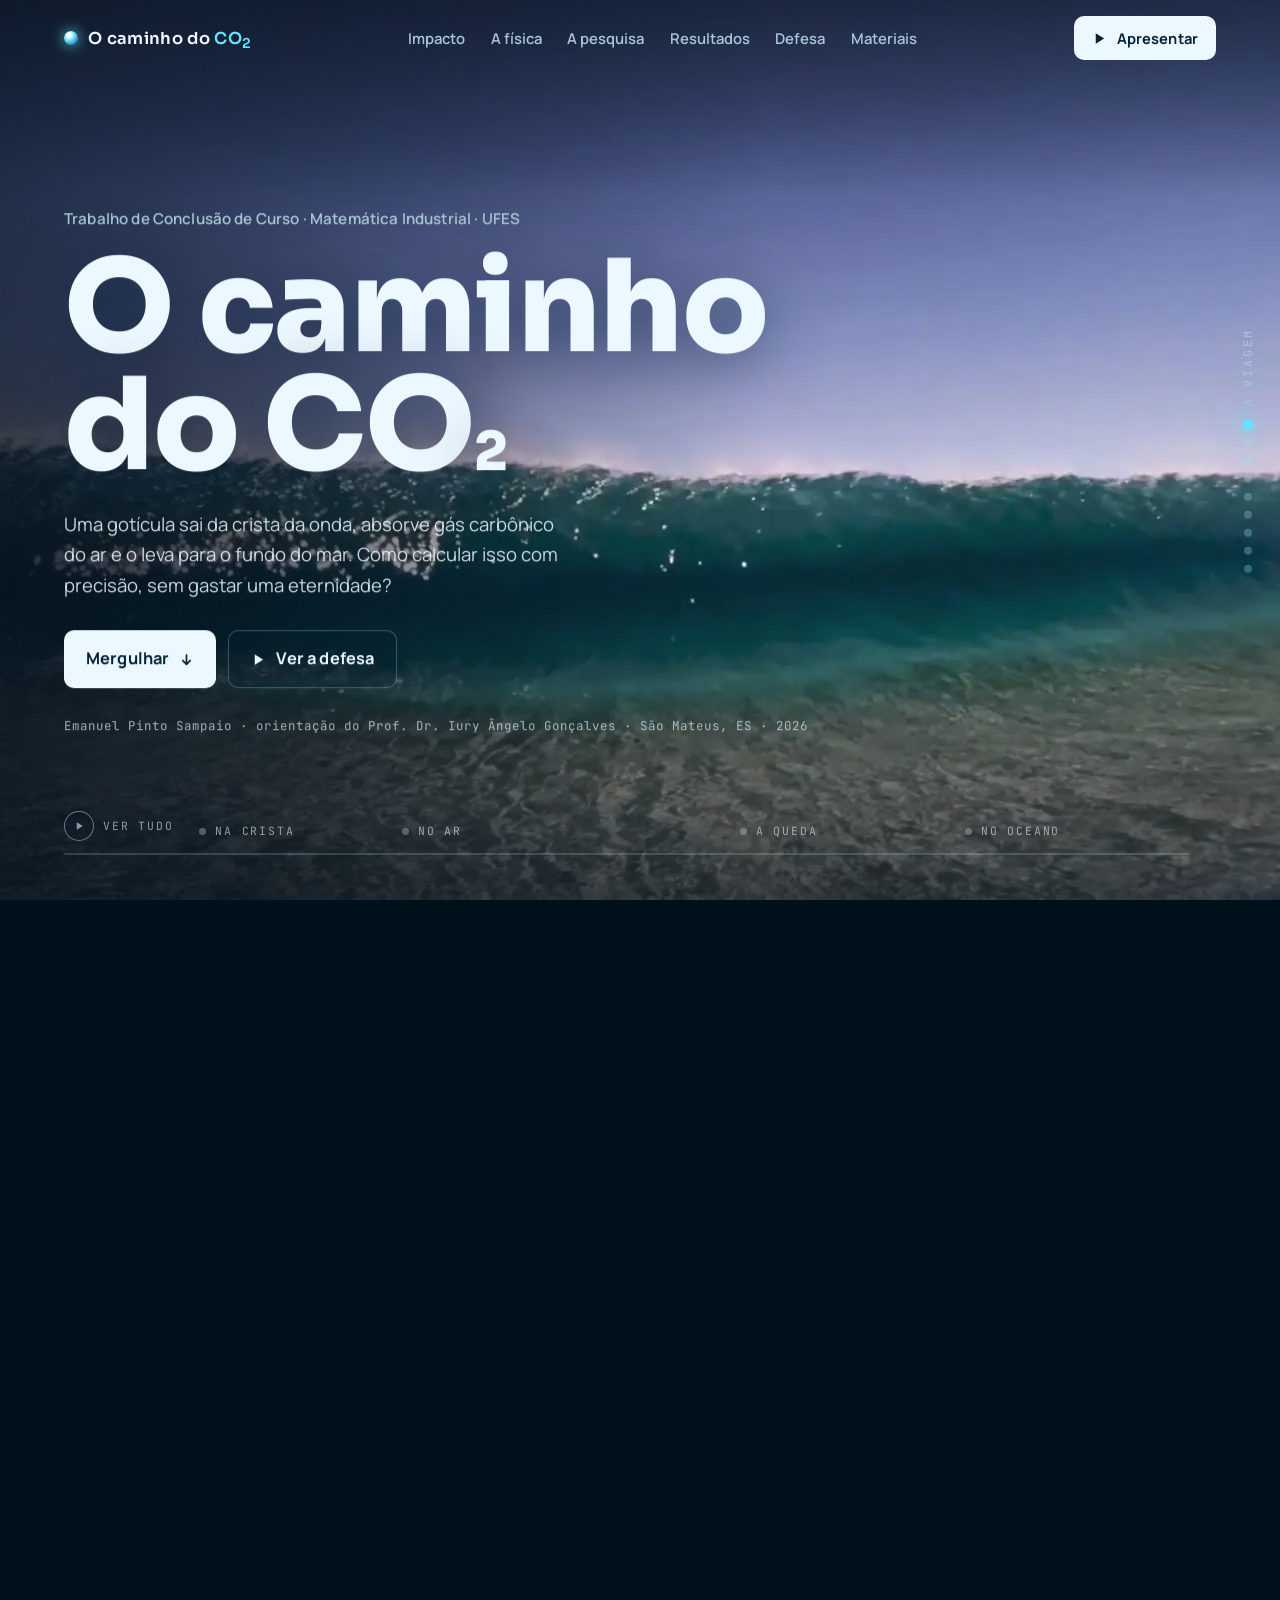
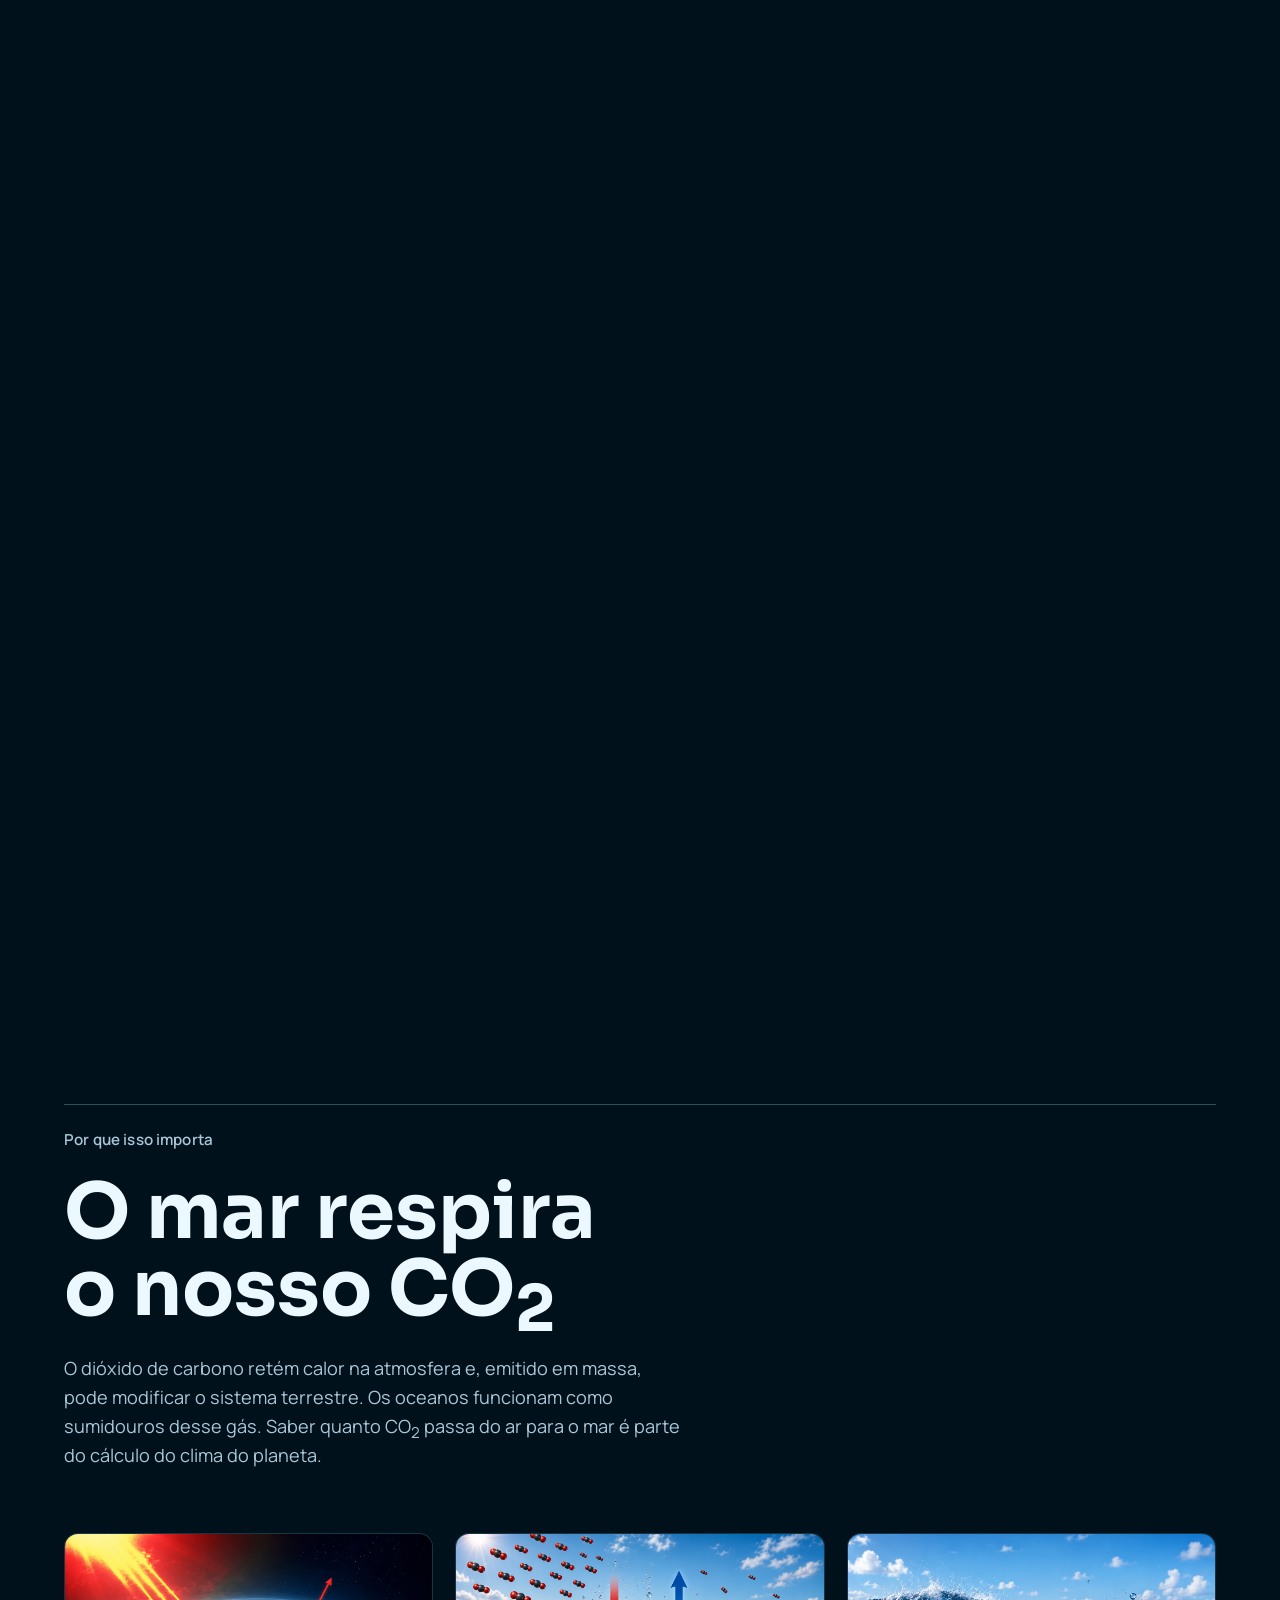
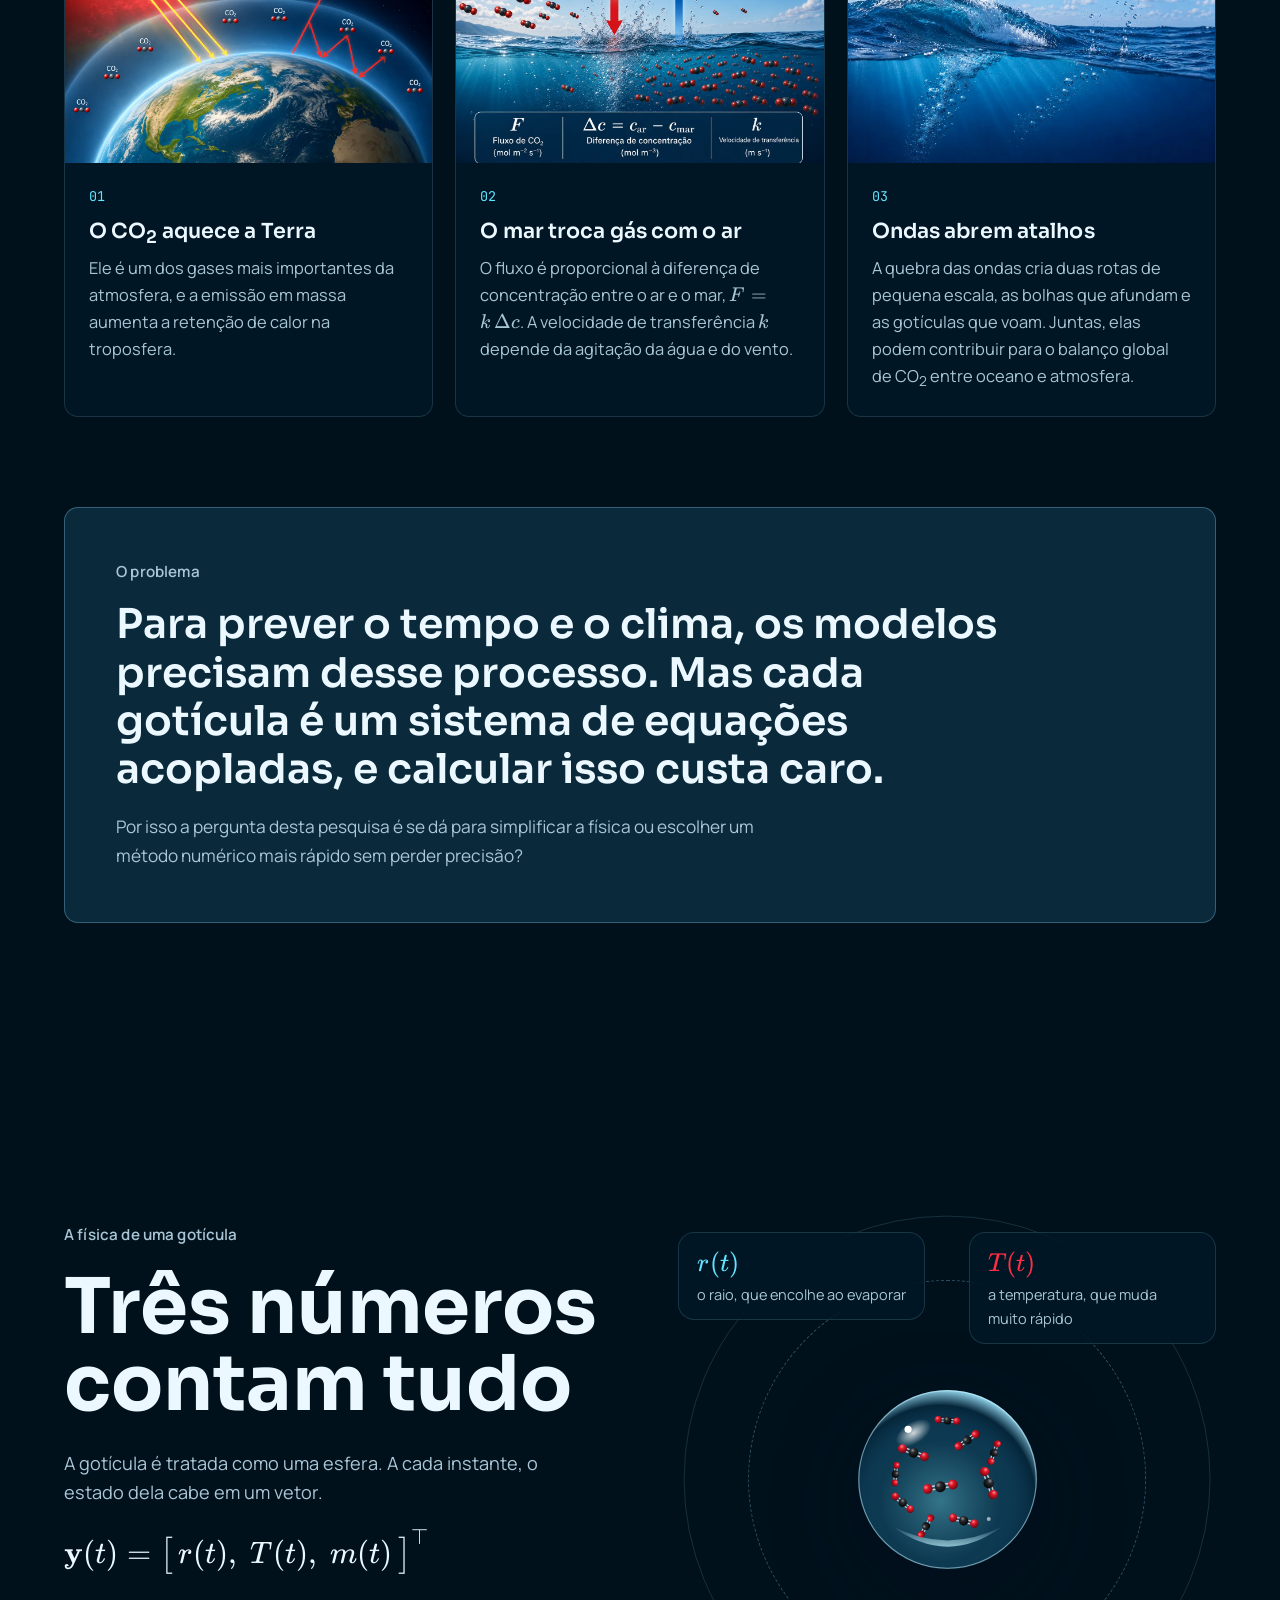
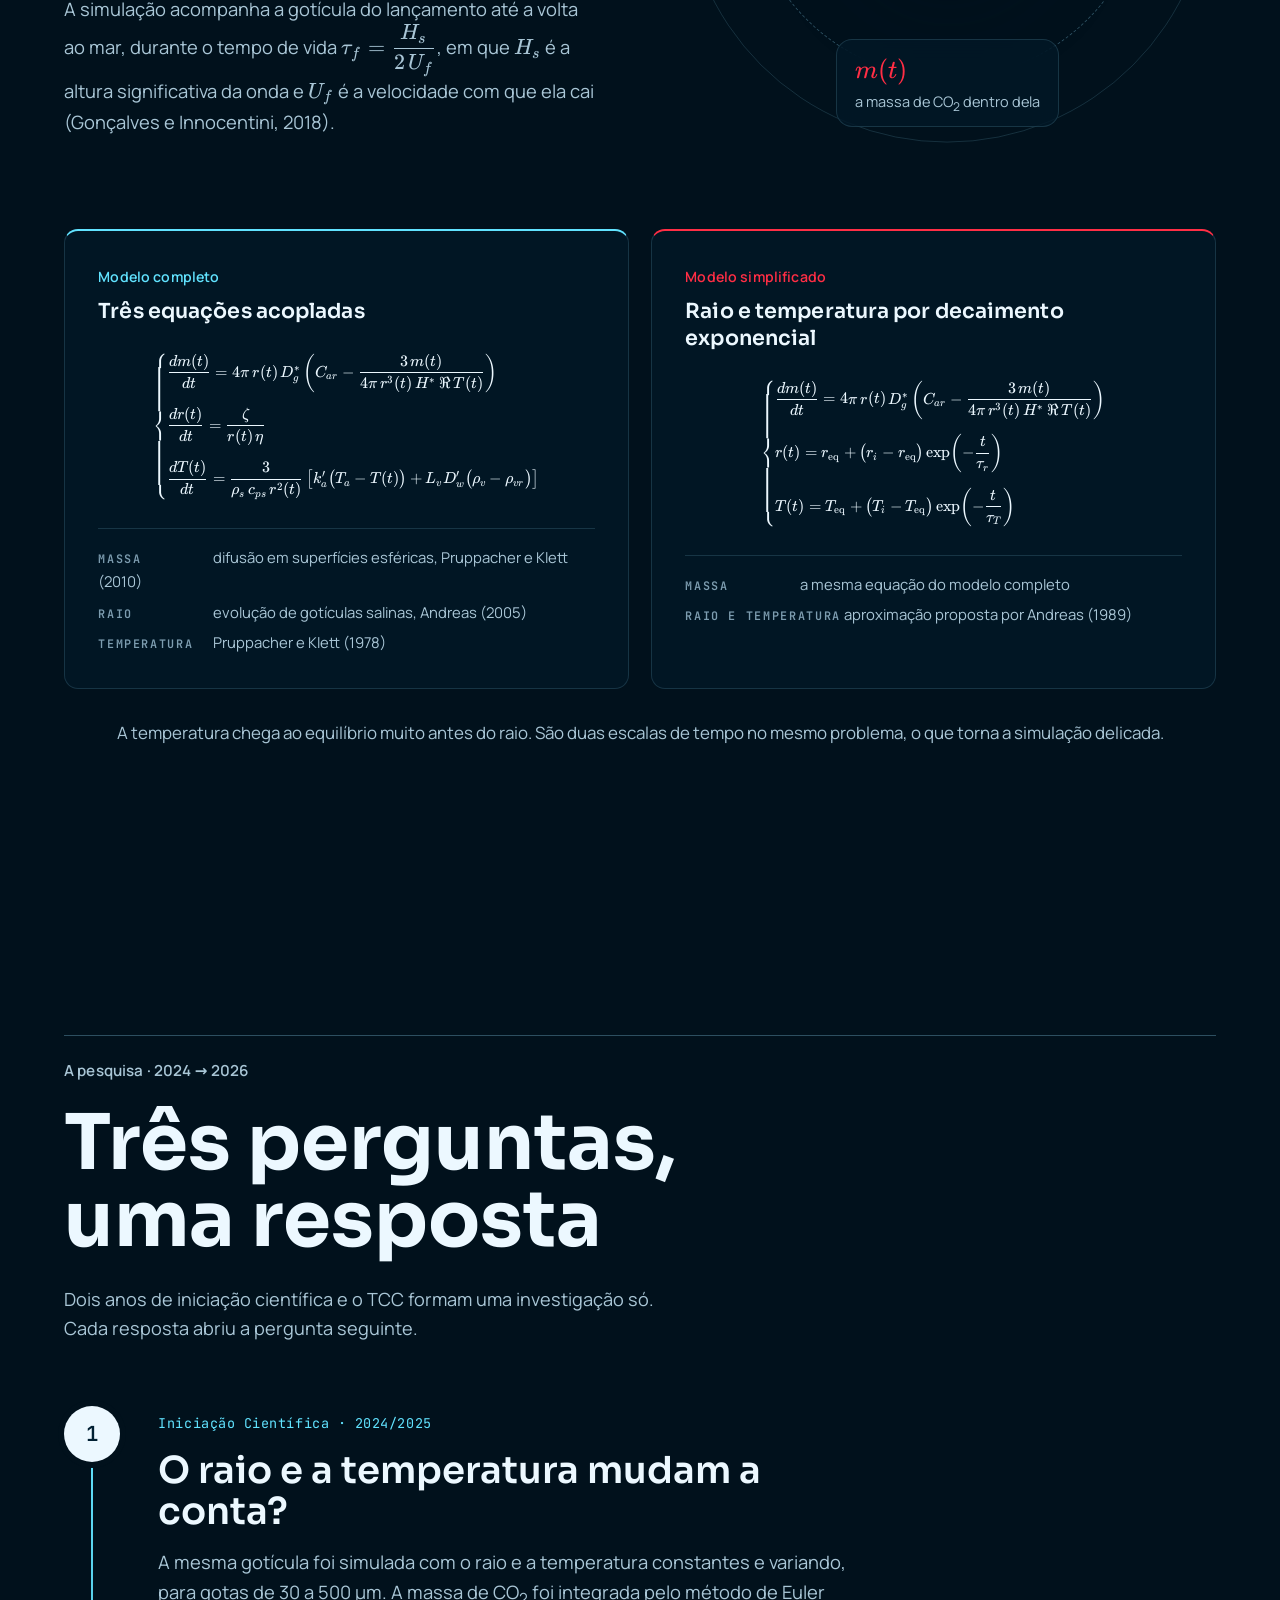
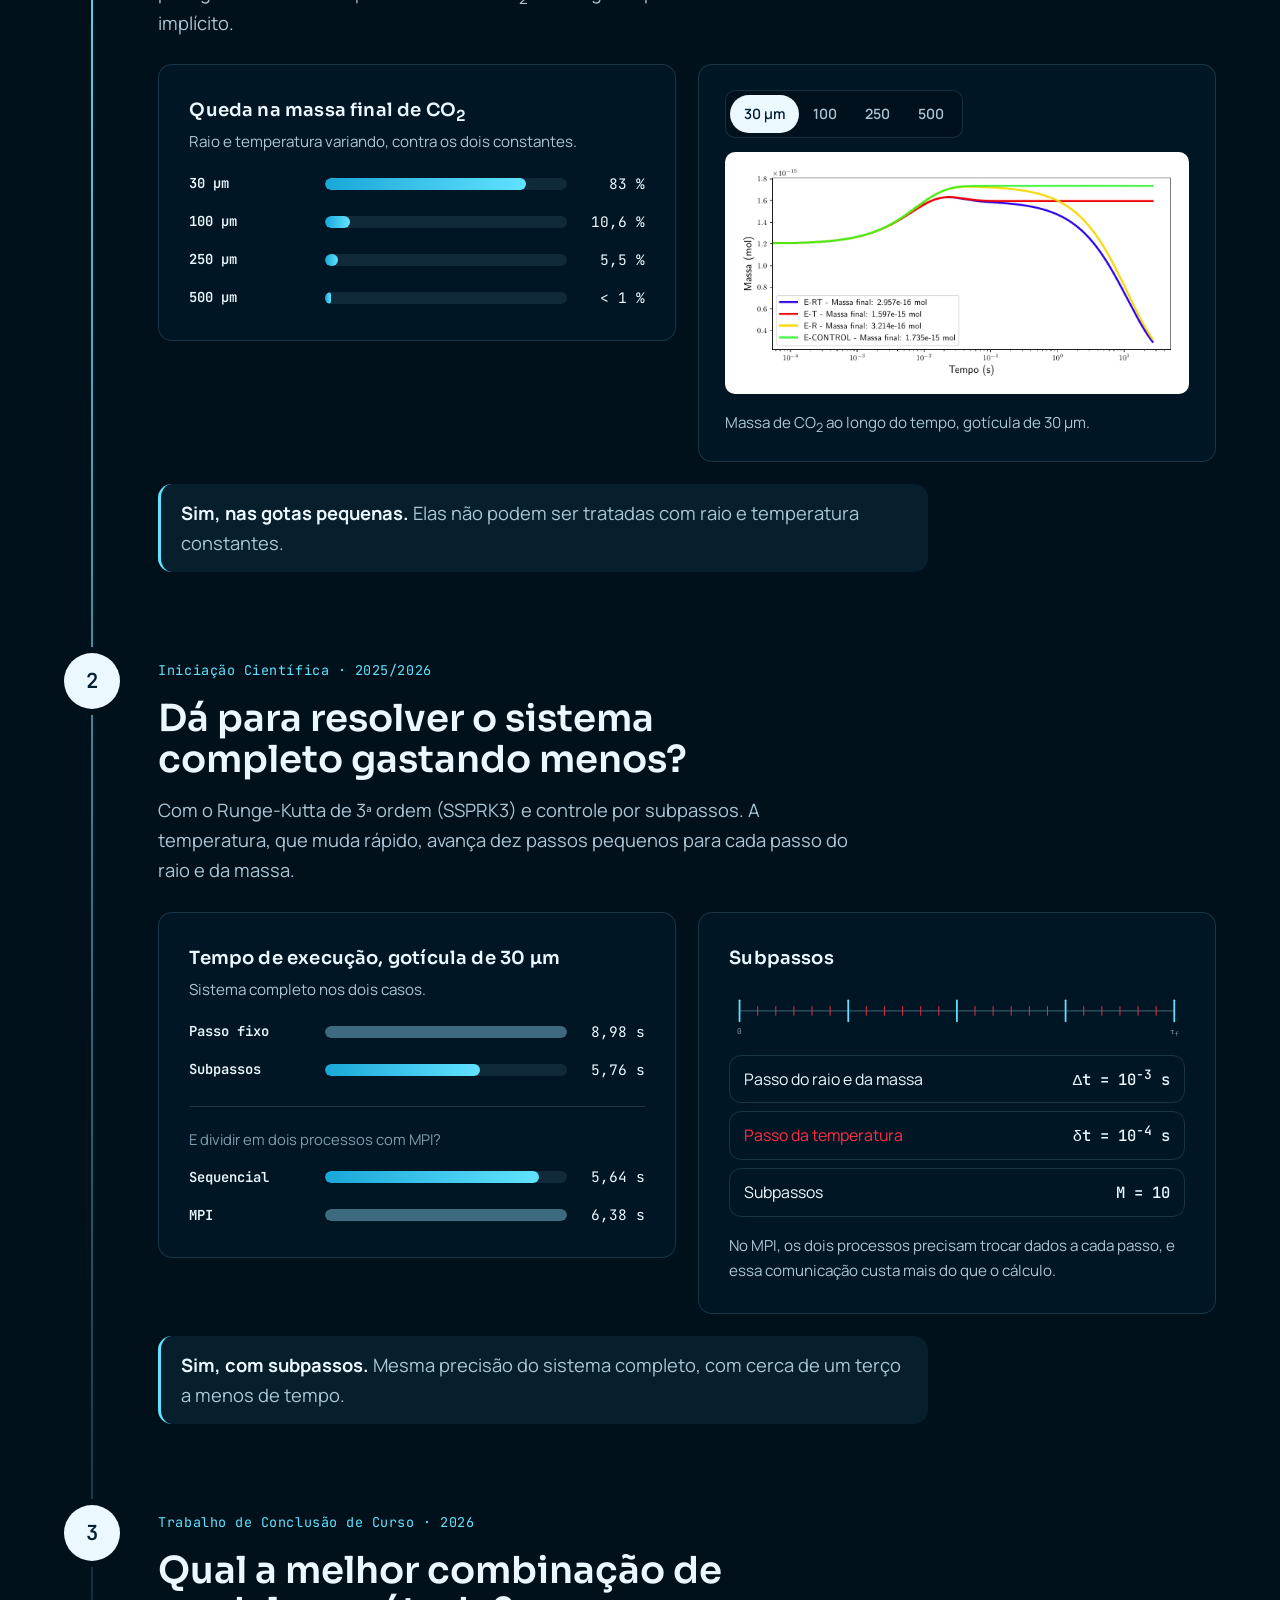
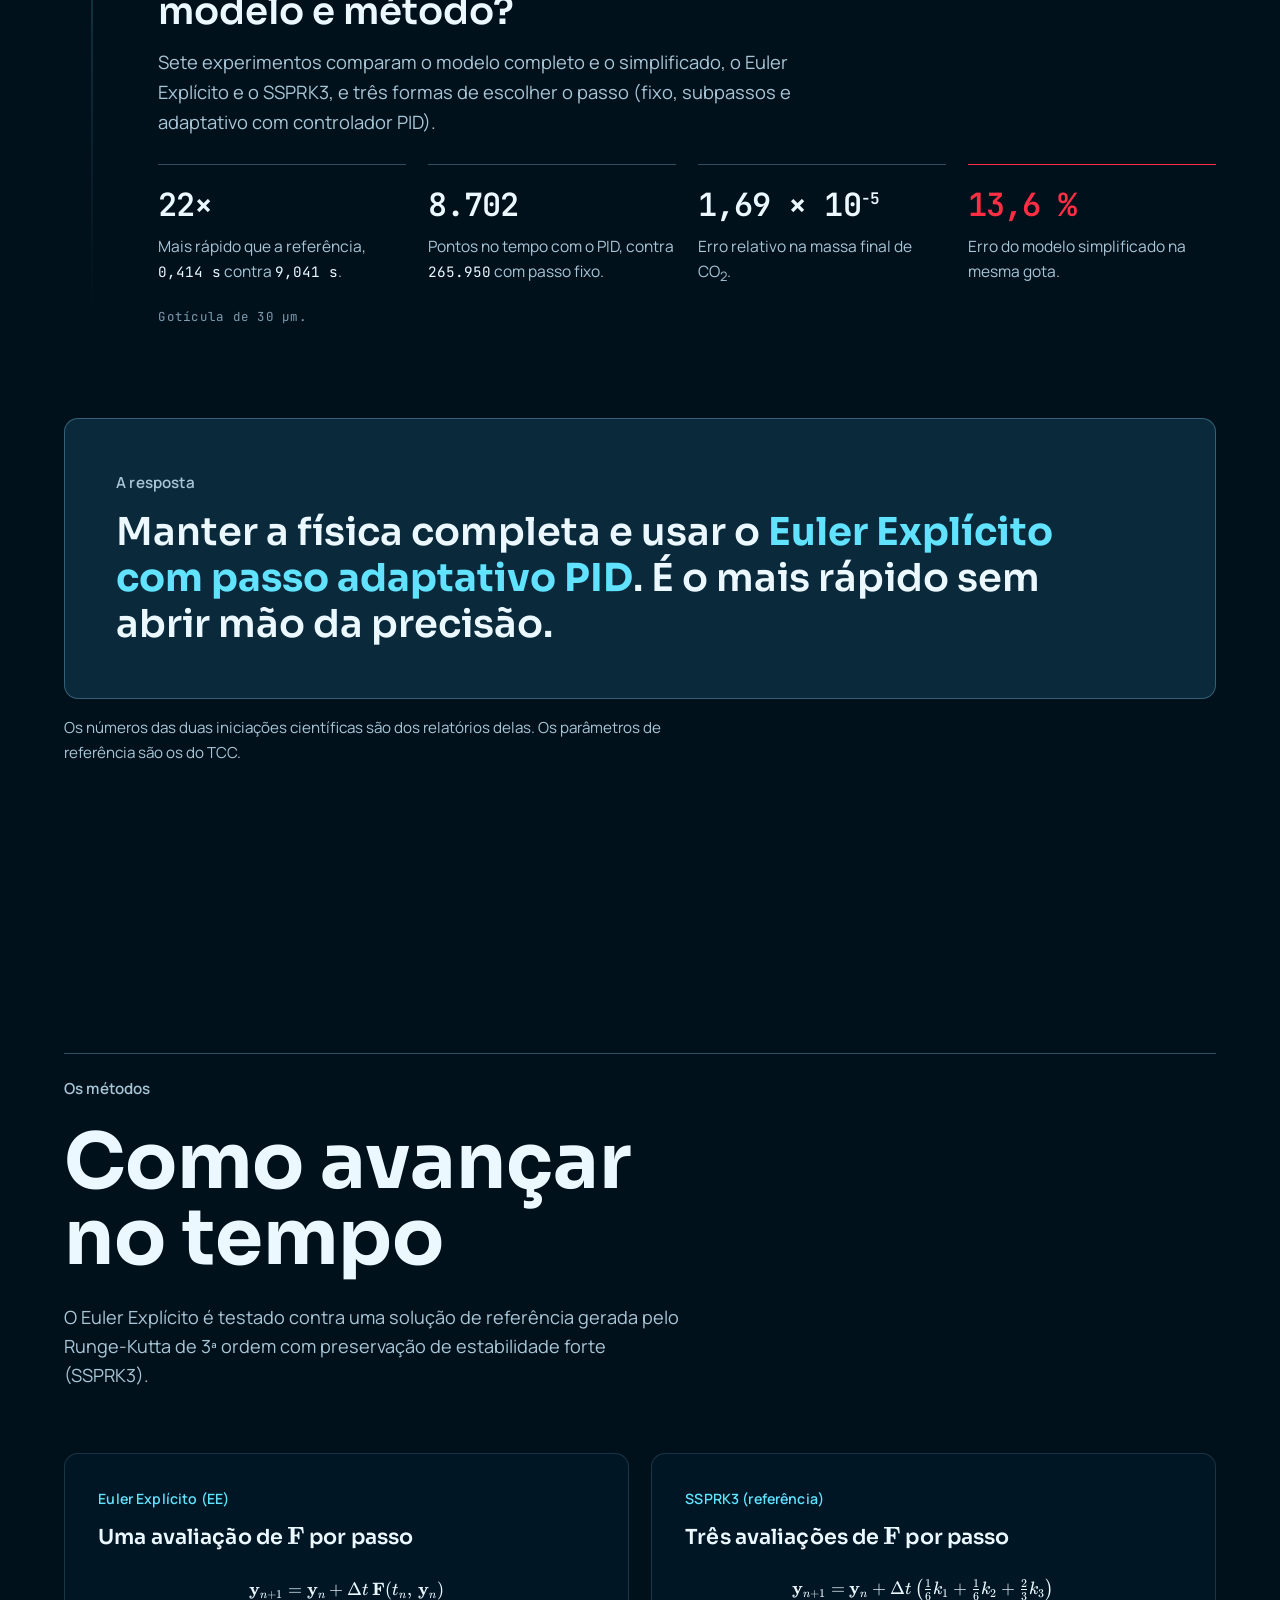
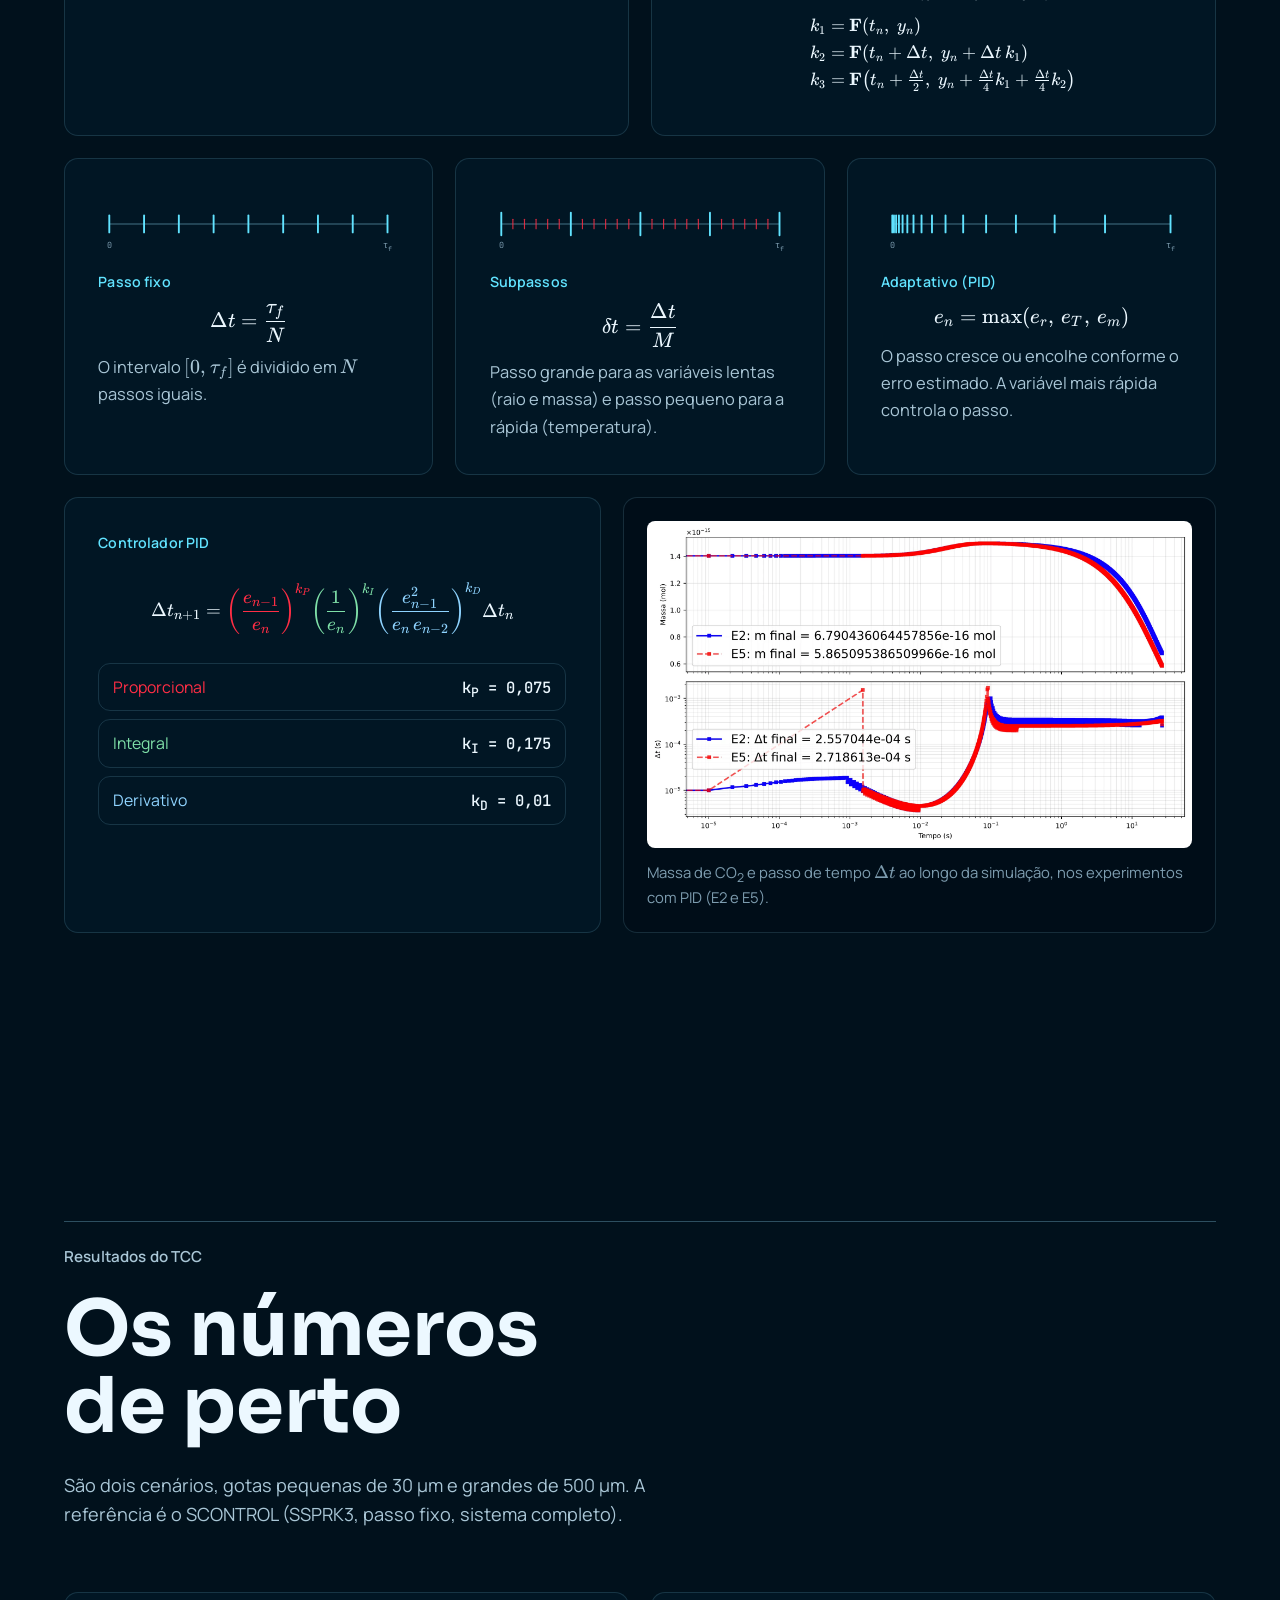
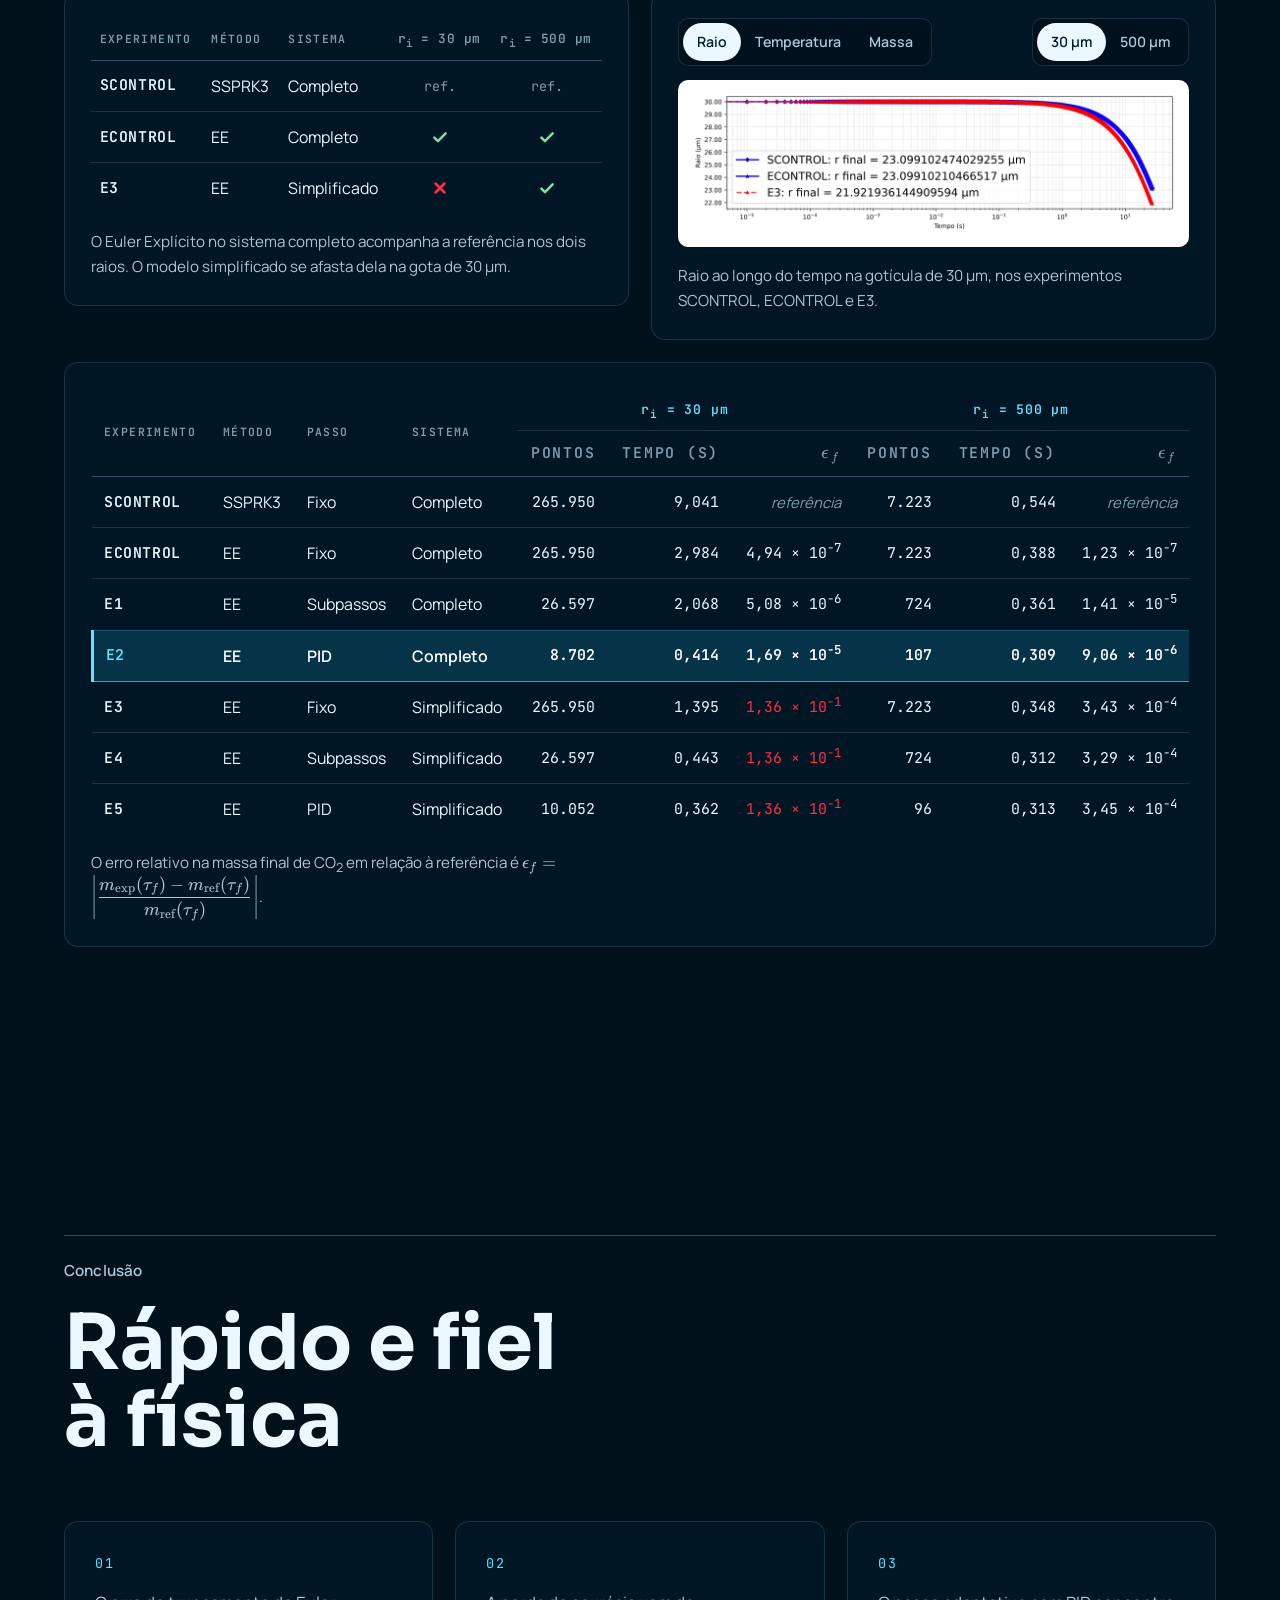
==== index.html @ 7cf249dc "Botões para os passos da animação inicial Na barra de baixo da viagem, cada passo (na crista, no ar," ====
<!doctype html>
<html lang="pt-BR">
<head>
  <meta charset="utf-8">
  <meta name="viewport" content="width=device-width, initial-scale=1">
  <title>O caminho do CO₂ · Gotículas marinhas · Emanuel Pinto Sampaio</title>
  <meta name="description" content="Uma gotícula sai da crista da onda, absorve CO₂ do ar e o leva para o oceano. A pesquisa de Emanuel Pinto Sampaio (Matemática Industrial, UFES) sobre como simular esse processo com precisão e rapidez.">
  <meta name="theme-color" content="#01111c">
  <meta property="og:type" content="website">
  <meta property="og:title" content="O caminho do CO₂ · Gotículas marinhas">
  <meta property="og:description" content="Uma gotícula sai da crista da onda, absorve CO₂ do ar e o leva para o oceano.">
  <meta property="og:image" content="site/media/og.jpg">
  <link rel="icon" href="data:image/svg+xml,%3Csvg xmlns='http://www.w3.org/2000/svg' viewBox='0 0 32 32'%3E%3Ccircle cx='16' cy='16' r='13' fill='%23053a52'/%3E%3Ccircle cx='16' cy='16' r='13' fill='none' stroke='%2361e3ff' stroke-width='2'/%3E%3Ccircle cx='11' cy='11' r='3' fill='%23eaf6ff'/%3E%3C/svg%3E">

  <script>document.documentElement.classList.add("js")</script>
  <link rel="preload" href="site/vendor/fonts/sora-latin-wght-normal.woff2" as="font" type="font/woff2" crossorigin>
  <link rel="preload" href="site/vendor/fonts/manrope-latin-wght-normal.woff2" as="font" type="font/woff2" crossorigin>
  <link rel="stylesheet" href="site/vendor/katex/katex.min.css">
  <link rel="stylesheet" href="site/vendor/lenis/lenis.css">
  <link rel="stylesheet" href="site/css/style.css?v=17">
</head>
<body>
  <a class="skip" href="#impacto">Pular para o conteúdo</a>

  <!-- Fundo do resto da página: o mar por dentro -->
  <div class="deep" aria-hidden="true">
    <video id="deepVideo" muted loop playsinline preload="none" data-src="site/media/deep-loop.mp4"></video>
    <div class="deep__shade"></div>
    <div class="deep__rays"></div>
    <div class="deep__bubbles"></div>
  </div>

  <!-- A gotícula 3D e as moléculas de CO₂ (site/js/droplet.js) -->
  <canvas id="drop" aria-hidden="true"></canvas>
  <span class="co2tag" id="co2tag" aria-hidden="true">CO<sub>2</sub></span>

  <header class="nav" id="nav">
    <a class="nav__brand" href="#viagem" aria-label="Voltar ao começo">
      <span class="nav__dot" aria-hidden="true"></span>
      <span>O caminho do <b>CO<sub>2</sub></b></span>
    </a>
    <nav class="nav__links" aria-label="Seções">
      <a href="#impacto">Impacto</a>
      <a href="#fisica">A física</a>
      <a href="#pesquisa">A pesquisa</a>
      <a href="#numeros">Resultados</a>
      <a href="#defesa">Defesa</a>
      <a href="#materiais">Materiais</a>
    </nav>
    <button class="btn btn--pill" type="button" data-open-player>
      <svg viewBox="0 0 16 16" aria-hidden="true"><path d="M4 2.5v11l9-5.5z" fill="currentColor"/></svg>
      Apresentar
    </button>
  </header>

  <!-- Trilho lateral: em que parte da história você está -->
  <aside class="rail" aria-label="Partes da página">
    <span class="rail__name" id="railName" aria-live="polite">A viagem</span>
    <div class="rail__dots">
      <button type="button" aria-label="A viagem"></button>
      <button type="button" aria-label="Impacto"></button>
      <button type="button" aria-label="A física"></button>
      <button type="button" aria-label="A pesquisa"></button>
      <button type="button" aria-label="Como avançar no tempo"></button>
      <button type="button" aria-label="Resultados"></button>
      <button type="button" aria-label="Conclusão"></button>
      <button type="button" aria-label="Defesa"></button>
      <button type="button" aria-label="Materiais"></button>
    </div>
  </aside>

  <main>
    <!-- ======================= ATO 1: A VIAGEM ======================= -->
    <!-- A tela fica fixa e o scroll comanda o vídeo, a gotícula e as legendas (site/js/story.js) -->
    <section class="stage" id="viagem" data-chapter="A viagem" aria-label="A viagem da gotícula">
      <div class="stage__pin">
        <video class="stage__video" id="waveVideo" muted playsinline preload="none"
               data-src="site/media/wave-scrub.mp4" poster="site/media/hero-poster.webp" aria-hidden="true"></video>
        <div class="stage__shade" aria-hidden="true"></div>
        <div class="stage__drop" id="stageDrop" aria-hidden="true">
          <svg viewBox="0 0 40 16"><circle cx="20" cy="8" r="5" fill="#141414"/><circle cx="9" cy="8" r="4.5" fill="#ff2e45"/><circle cx="31" cy="8" r="4.5" fill="#ff2e45"/></svg>
        </div>

        <div class="stage__caps">
          <article class="cap cap--title" data-from="0" data-to="0.115" data-poster="site/media/story-1.webp">
            <p class="kicker">Trabalho de Conclusão de Curso · Matemática Industrial · UFES</p>
            <h1 class="cap__display">O caminho<br>do CO<sub>2</sub></h1>
            <p class="cap__lead">Uma gotícula sai da crista da onda, absorve gás carbônico do ar e o leva para o fundo do mar. Como calcular isso com precisão, sem gastar uma eternidade?</p>
            <div class="cap__cta">
              <button class="btn btn--primary" type="button" data-dive>
                Mergulhar
                <svg viewBox="0 0 16 16" aria-hidden="true"><path d="M8 3v10M4 9l4 4 4-4" fill="none" stroke="currentColor" stroke-width="1.8" stroke-linecap="round" stroke-linejoin="round"/></svg>
              </button>
              <button class="btn btn--ghost" type="button" data-open-player>
                <svg viewBox="0 0 16 16" aria-hidden="true"><path d="M4 2.5v11l9-5.5z" fill="currentColor"/></svg>
                Ver a defesa
              </button>
            </div>
            <p class="cap__byline">Emanuel Pinto Sampaio · orientação do Prof. Dr. Iury Ângelo Gonçalves · São Mateus, ES · 2026</p>
          </article>

          <article class="cap" data-from="0.13" data-to="0.29" data-poster="site/media/story-2.webp">
            <p class="kicker"><b>01</b> Na crista</p>
            <h2 class="cap__title">A onda quebra</h2>
            <p>Com vento forte, acima de 13&nbsp;m/s, a crista da onda é rasgada e lança no ar gotículas de espuma.</p>
          </article>

          <article class="cap" data-from="0.31" data-to="0.595" data-poster="site/media/story-3.webp">
            <p class="kicker"><b>02</b> No ar</p>
            <h2 class="cap__title">Ela absorve CO<sub>2</sub></h2>
            <p>Suspensa no ar, a gotícula troca gás com a atmosfera, e o CO<sub>2</sub> atravessa a superfície dela por difusão. Ao mesmo tempo, ela evapora e muda de temperatura, e isso muda quanto gás ela consegue guardar.</p>
          </article>

          <article class="cap" data-from="0.61" data-to="0.79" data-poster="site/media/story-4.webp">
            <p class="kicker"><b>03</b> A queda</p>
            <h2 class="cap__title">Depois de \(\tau_f\), ela cai</h2>
            <p>O tempo de vida \(\tau_f = \dfrac{H_s}{2\,U_f}\) depende da altura da onda e da velocidade com que a gotícula cai.</p>
          </article>

          <article class="cap" data-from="0.81" data-to="1" data-poster="site/media/story-5.webp">
            <p class="kicker"><b>04</b> No oceano</p>
            <h2 class="cap__title">E leva o CO<sub>2</sub> para o mar</h2>
            <p>Ao voltar, a gotícula carrega o gás que absorveu. É CO<sub>2</sub> que sai da atmosfera e entra no oceano. Um mecanismo minúsculo, que se repete a cada onda que quebra.</p>
          </article>
        </div>

        <!-- Painel ao vivo: os números são da simulação de referência do TCC -->
        <aside class="hud" id="hud" aria-label="Estado da gotícula durante a viagem">
          <p class="hud__title">Gotícula de 500&nbsp;µm</p>
          <dl>
            <div><dt>t</dt><dd><b id="hudT">0,000</b> s</dd></div>
            <div><dt>r(t)</dt><dd><b id="hudR">500,000</b> µm</dd></div>
            <div><dt>T(t)</dt><dd><b id="hudTemp">19,80</b> °C</dd></div>
            <div class="hud__m"><dt>m(t)</dt><dd><b id="hudM">6,500</b> × 10<sup>−12</sup> mol</dd></div>
          </dl>
          <div class="hud__track" aria-hidden="true"><span id="hudFill"></span></div>
          <p class="hud__src">t vai de 0 até \(\tau_f \approx 0{,}72\) s. Valores da simulação de referência (SCONTROL) do TCC.</p>
        </aside>

        <!-- Botões da animação: ver tudo de uma vez ou ir direto a cada passo -->
        <nav class="stage__bar" aria-label="Passos da animação">
          <button type="button" class="stage__play" id="stagePlay" aria-label="Ver a animação inteira">
            <svg viewBox="0 0 16 16" aria-hidden="true"><path class="i-play" d="M5 3v10l8-5z"/><path class="i-pause" d="M5 3v10M11 3v10"/></svg>
            <span>Ver tudo</span>
          </button>
          <button type="button" class="stage__step" data-p="0.21">Na crista</button>
          <button type="button" class="stage__step" data-p="0.45">No ar</button>
          <button type="button" class="stage__step" data-p="0.70">A queda</button>
          <button type="button" class="stage__step" data-p="0.92">No oceano</button>
          <i aria-hidden="true"><b id="stageBar"></b></i>
        </nav>
      </div>
    </section>

    <!-- ===================== ATO 2: DEBAIXO D'ÁGUA ===================== -->

    <!-- ========================= IMPACTO ========================= -->
    <section class="sec" id="impacto" data-chapter="Impacto">
      <div class="sec__inner">
        <header class="sec__head sec__head--wide front">
          <p class="kicker reveal">Por que isso importa</p>
          <h2 class="reveal">O mar respira<br>o nosso CO<sub>2</sub></h2>
          <p class="lead reveal">
            O dióxido de carbono retém calor na atmosfera e, emitido em massa, pode modificar o sistema terrestre.
            Os oceanos funcionam como sumidouros desse gás. Saber quanto CO<sub>2</sub> passa do ar para o mar é
            parte do cálculo do clima do planeta.
          </p>
        </header>

        <div class="impact front">
          <article class="impact__item reveal">
            <figure><img src="site/media/fig1.webp" width="1280" height="853" alt="Ilustração da Terra com raios solares e moléculas de CO2 retendo calor na atmosfera." loading="lazy"></figure>
            <div>
              <span class="impact__n mono">01</span>
              <h3>O CO<sub>2</sub> aquece a Terra</h3>
              <p>Ele é um dos gases mais importantes da atmosfera, e a emissão em massa aumenta a retenção de calor na troposfera.</p>
            </div>
          </article>
          <article class="impact__item reveal">
            <figure><img src="site/media/fig4.webp" width="1280" height="853" alt="Esquema da troca de CO2 entre ar e mar, com o fluxo F, a diferença de concentração e a velocidade de transferência k." loading="lazy"></figure>
            <div>
              <span class="impact__n mono">02</span>
              <h3>O mar troca gás com o ar</h3>
              <p>O fluxo é proporcional à diferença de concentração entre o ar e o mar, \(F = k\,\Delta c\). A velocidade de transferência \(k\) depende da agitação da água e do vento.</p>
            </div>
          </article>
          <article class="impact__item reveal">
            <figure><img src="site/media/fig5.webp" width="1280" height="853" alt="Onda quebrando, com bolhas abaixo da superfície e gotículas lançadas no ar." loading="lazy"></figure>
            <div>
              <span class="impact__n mono">03</span>
              <h3>Ondas abrem atalhos</h3>
              <p>A quebra das ondas cria duas rotas de pequena escala, as bolhas que afundam e as gotículas que voam. Juntas, elas podem contribuir para o balanço global de CO<sub>2</sub> entre oceano e atmosfera.</p>
            </div>
          </article>
        </div>

        <div class="bigquote front reveal">
          <p class="kicker">O problema</p>
          <p class="bigquote__text">Para prever o tempo e o clima, os modelos precisam desse processo. Mas cada gotícula é um sistema de equações acopladas, e calcular isso custa caro.</p>
          <p class="bigquote__sub">Por isso a pergunta desta pesquisa é se dá para simplificar a física ou escolher um método numérico mais rápido sem perder precisão?</p>
        </div>
      </div>
    </section>

    <!-- ========================= A FÍSICA ========================= -->
    <section class="sec" id="fisica" data-chapter="A física">
      <div class="sec__inner sec__split sec__split--stage">
        <div class="sec__text front">
          <p class="kicker reveal">A física de uma gotícula</p>
          <h2 class="reveal">Três números<br>contam tudo</h2>
          <p class="lead reveal">
            A gotícula é tratada como uma esfera. A cada instante, o estado dela cabe em um vetor.
          </p>
          <div class="eq eq--big reveal">\[ \mathbf{y}(t) = \big[\, r(t),\; T(t),\; m(t) \,\big]^{\top} \]</div>
          <p class="reveal">
            A simulação acompanha a gotícula do lançamento até a volta ao mar, durante o tempo de vida
            \(\tau_f = \dfrac{H_s}{2\,U_f}\), em que \(H_s\) é a altura significativa da onda e \(U_f\) é a
            velocidade com que ela cai (Gonçalves e Innocentini, 2018).
          </p>
        </div>

        <div class="stage-ring">
          <svg class="drop-art" viewBox="-120 -120 240 240" role="img" aria-label="Ilustração de uma gotícula com moléculas de CO2 dentro">
            <defs>
              <radialGradient id="dBody" cx="46%" cy="62%" r="62%">
                <stop offset="0" stop-color="#5fc9e6" stop-opacity="0.55"/>
                <stop offset="0.55" stop-color="#1d6e93" stop-opacity="0.45"/>
                <stop offset="0.86" stop-color="#062a40" stop-opacity="0.85"/>
                <stop offset="1" stop-color="#9fe6ff" stop-opacity="0.9"/>
              </radialGradient>
              <radialGradient id="dShine" cx="50%" cy="50%" r="50%">
                <stop offset="0" stop-color="#fff" stop-opacity="0.95"/>
                <stop offset="1" stop-color="#fff" stop-opacity="0"/>
              </radialGradient>
              <linearGradient id="dCaustic" x1="0" y1="0" x2="0" y2="1">
                <stop offset="0" stop-color="#bff3ff" stop-opacity="0"/>
                <stop offset="1" stop-color="#bff3ff" stop-opacity="0.7"/>
              </linearGradient>
              <radialGradient id="gO" cx="35%" cy="32%" r="70%">
                <stop offset="0" stop-color="#ff8a92"/>
                <stop offset="0.35" stop-color="#e0182a"/>
                <stop offset="1" stop-color="#6e0610"/>
              </radialGradient>
              <radialGradient id="gC" cx="35%" cy="32%" r="70%">
                <stop offset="0" stop-color="#8a8f96"/>
                <stop offset="0.35" stop-color="#26282c"/>
                <stop offset="1" stop-color="#050505"/>
              </radialGradient>
              <g id="co2">
                <line x1="-13" y1="-1.7" x2="13" y2="-1.7" stroke="#c9d2d8" stroke-width="1.5"/>
                <line x1="-13" y1="1.7" x2="13" y2="1.7" stroke="#c9d2d8" stroke-width="1.5"/>
                <circle cx="-13" r="5" fill="url(#gO)"/>
                <circle cx="13" r="5" fill="url(#gO)"/>
                <circle r="5.6" fill="url(#gC)"/>
              </g>
              <clipPath id="dClip"><circle r="98"/></clipPath>
            </defs>
            <g class="drop-art__body">
              <circle r="100" fill="url(#dBody)"/>
              <circle class="drop-art__warm" r="100" fill="#ff5a5a" opacity="0"/>
              <g class="drop-art__mols" clip-path="url(#dClip)">
                <use href="#co2" transform="translate(-38 -30) rotate(20) scale(1.0)"/>
                <use href="#co2" transform="translate(22 -44) rotate(-35) scale(0.9)"/>
                <use href="#co2" transform="translate(46 4) rotate(70) scale(1.05)"/>
                <use href="#co2" transform="translate(-8 8) rotate(-10) scale(1.1)"/>
                <use href="#co2" transform="translate(-50 26) rotate(40) scale(0.85)"/>
                <use href="#co2" transform="translate(18 46) rotate(15) scale(0.95)"/>
                <use href="#co2" transform="translate(-24 52) rotate(-60) scale(0.8)"/>
                <use href="#co2" transform="translate(52 -30) rotate(110) scale(0.8)"/>
                <use href="#co2" transform="translate(-58 -6) rotate(95) scale(0.75)"/>
                <use href="#co2" transform="translate(0 -66) rotate(5) scale(0.8)"/>
              </g>
              <path d="M -62 52 Q 0 98 62 52 Q 0 84 -62 52 Z" fill="url(#dCaustic)"/>
              <circle r="99" fill="none" stroke="#cdf6ff" stroke-opacity="0.55" stroke-width="1.2"/>
              <ellipse cx="-38" cy="-52" rx="22" ry="12" transform="rotate(-32 -38 -52)" fill="url(#dShine)" opacity="0.85"/>
              <circle cx="-44" cy="-56" r="4" fill="#fff"/>
              <circle cx="46" cy="44" r="2.2" fill="#fff" opacity="0.6"/>
            </g>
          </svg>
          <button class="callout callout--r front reveal" type="button" data-hl="r">
            <b>\(r(t)\)</b><span>o raio, que encolhe ao evaporar</span>
          </button>
          <button class="callout callout--t front reveal" type="button" data-hl="t">
            <b>\(T(t)\)</b><span>a temperatura, que muda muito rápido</span>
          </button>
          <button class="callout callout--m front reveal" type="button" data-hl="m">
            <b>\(m(t)\)</b><span>a massa de CO<sub>2</sub> dentro dela</span>
          </button>
        </div>
      </div>

      <div class="sec__inner">
        <div class="models front">
          <article class="card card--blue reveal">
            <p class="card__tag">Modelo completo</p>
            <h3>Três equações acopladas</h3>
            <div class="eq eq--scroll">\[
              \begin{cases}
                \dfrac{dm(t)}{dt} = 4\pi\, r(t)\, D_g^{*} \left( C_{ar} - \dfrac{3\,m(t)}{4\pi\, r^{3}(t)\, H^{*}\, \Re\, T(t)} \right) \\[14pt]
                \dfrac{dr(t)}{dt} = \dfrac{\zeta}{r(t)\,\eta} \\[14pt]
                \dfrac{dT(t)}{dt} = \dfrac{3}{\rho_s\, c_{ps}\, r^{2}(t)} \left[ k'_a \big(T_a - T(t)\big) + L_v D'_w \big(\rho_v - \rho_{vr}\big) \right]
              \end{cases}
            \]</div>
            <ul class="refs">
              <li><b>Massa</b> difusão em superfícies esféricas, Pruppacher e Klett (2010)</li>
              <li><b>Raio</b> evolução de gotículas salinas, Andreas (2005)</li>
              <li><b>Temperatura</b> Pruppacher e Klett (1978)</li>
            </ul>
          </article>

          <article class="card card--warm reveal">
            <p class="card__tag">Modelo simplificado</p>
            <h3>Raio e temperatura por decaimento exponencial</h3>
            <div class="eq eq--scroll">\[
              \begin{cases}
                \dfrac{dm(t)}{dt} = 4\pi\, r(t)\, D_g^{*} \left( C_{ar} - \dfrac{3\,m(t)}{4\pi\, r^{3}(t)\, H^{*}\, \Re\, T(t)} \right) \\[14pt]
                r(t) = r_{\mathrm{eq}} + \big(r_i - r_{\mathrm{eq}}\big) \exp\!\left(-\dfrac{t}{\tau_r}\right) \\[14pt]
                T(t) = T_{\mathrm{eq}} + \big(T_i - T_{\mathrm{eq}}\big) \exp\!\left(-\dfrac{t}{\tau_T}\right)
              \end{cases}
            \]</div>
            <ul class="refs">
              <li><b>Massa</b> a mesma equação do modelo completo</li>
              <li><b>Raio e temperatura</b> aproximação proposta por Andreas (1989)</li>
            </ul>
          </article>
        </div>
        <p class="note front reveal">
          A temperatura chega ao equilíbrio muito antes do raio. São duas escalas de tempo no mesmo problema,
          o que torna a simulação delicada.
        </p>
      </div>
    </section>

    <!-- ===================== A PESQUISA: UMA LINHA SÓ ===================== -->
    <section class="sec" id="pesquisa" data-chapter="A pesquisa">
      <div class="sec__inner">
        <header class="sec__head front">
          <div>
            <p class="kicker reveal">A pesquisa · 2024 → 2026</p>
            <h2 class="reveal">Três perguntas,<br>uma resposta</h2>
            <p class="lead reveal">
              Dois anos de iniciação científica e o TCC formam uma investigação só. Cada resposta abriu a pergunta seguinte.
            </p>
          </div>
        </header>

        <ol class="journey front">
          <!-- Pergunta 1 -->
          <li class="journey__step">
            <div class="journey__mark" aria-hidden="true"><span>1</span></div>
            <div class="journey__body">
              <p class="journey__tag mono reveal">Iniciação Científica · 2024/2025</p>
              <h3 class="reveal">O raio e a temperatura mudam a conta?</h3>
              <p class="reveal">A mesma gotícula foi simulada com o raio e a temperatura constantes e variando, para gotas de 30 a 500&nbsp;µm. A massa de CO<sub>2</sub> foi integrada pelo método de Euler implícito.</p>
              <div class="cols front">
                <div class="panel reveal">
                  <h4>Queda na massa final de CO<sub>2</sub></h4>
                  <p class="tbl__note">Raio e temperatura variando, contra os dois constantes.</p>
                  <div class="bars">
                    <div class="bar"><span class="bar__name">30 µm</span><span class="bar__track"><span class="bar__fill" style="--v: 83"></span></span><span class="bar__val">83 %</span></div>
                    <div class="bar"><span class="bar__name">100 µm</span><span class="bar__track"><span class="bar__fill" style="--v: 10.6"></span></span><span class="bar__val">10,6 %</span></div>
                    <div class="bar"><span class="bar__name">250 µm</span><span class="bar__track"><span class="bar__fill" style="--v: 5.5"></span></span><span class="bar__val">5,5 %</span></div>
                    <div class="bar"><span class="bar__name">500 µm</span><span class="bar__track"><span class="bar__fill" style="--v: 0.9"></span></span><span class="bar__val">&lt; 1 %</span></div>
                  </div>
                </div>
                <div class="charts reveal" data-viewer>
                  <div class="charts__bar">
                    <div class="seg" role="tablist" aria-label="Raio inicial">
                      <button type="button" role="tab" class="is-on" aria-selected="true" data-src="site/media/ic1-massa-30.webp" data-alt="Massa de CO2 ao longo do tempo na gotícula de 30 µm, com raio e temperatura constantes ou variando." data-cap="Massa de CO<sub>2</sub> ao longo do tempo, gotícula de 30&nbsp;µm.">30&nbsp;µm</button>
                      <button type="button" role="tab" aria-selected="false" data-src="site/media/ic1-massa-100.webp" data-alt="Massa de CO2 ao longo do tempo na gotícula de 100 µm." data-cap="Massa de CO<sub>2</sub> ao longo do tempo, gotícula de 100&nbsp;µm.">100</button>
                      <button type="button" role="tab" aria-selected="false" data-src="site/media/ic1-massa-250.webp" data-alt="Massa de CO2 ao longo do tempo na gotícula de 250 µm." data-cap="Massa de CO<sub>2</sub> ao longo do tempo, gotícula de 250&nbsp;µm.">250</button>
                      <button type="button" role="tab" aria-selected="false" data-src="site/media/ic1-massa-500.webp" data-alt="Massa de CO2 ao longo do tempo na gotícula de 500 µm." data-cap="Massa de CO<sub>2</sub> ao longo do tempo, gotícula de 500&nbsp;µm.">500</button>
                    </div>
                  </div>
                  <figure class="plot plot--chart">
                    <img src="site/media/ic1-massa-30.webp" width="1200" height="600" alt="Massa de CO2 ao longo do tempo na gotícula de 30 µm, com raio e temperatura constantes ou variando." loading="lazy">
                  </figure>
                  <p class="tbl__note viewer__cap">Massa de CO<sub>2</sub> ao longo do tempo, gotícula de 30&nbsp;µm.</p>
                </div>
              </div>
              <p class="journey__answer reveal"><b>Sim, nas gotas pequenas.</b> Elas não podem ser tratadas com raio e temperatura constantes.</p>
            </div>
          </li>

          <!-- Pergunta 2 -->
          <li class="journey__step">
            <div class="journey__mark" aria-hidden="true"><span>2</span></div>
            <div class="journey__body">
              <p class="journey__tag mono reveal">Iniciação Científica · 2025/2026</p>
              <h3 class="reveal">Dá para resolver o sistema completo gastando menos?</h3>
              <p class="reveal">Com o Runge-Kutta de 3ª ordem (SSPRK3) e controle por subpassos. A temperatura, que muda rápido, avança dez passos pequenos para cada passo do raio e da massa.</p>
              <div class="cols front">
                <div class="panel reveal">
                  <h4>Tempo de execução, gotícula de 30 µm</h4>
                  <p class="tbl__note">Sistema completo nos dois casos.</p>
                  <div class="bars">
                    <div class="bar bar--dim"><span class="bar__name">Passo fixo</span><span class="bar__track"><span class="bar__fill" style="--v: 100"></span></span><span class="bar__val">8,98 s</span></div>
                    <div class="bar"><span class="bar__name">Subpassos</span><span class="bar__track"><span class="bar__fill" style="--v: 64.2"></span></span><span class="bar__val">5,76 s</span></div>
                  </div>
                  <div class="bars">
                    <p class="bars__title">E dividir em dois processos com MPI?</p>
                    <div class="bar"><span class="bar__name">Sequencial</span><span class="bar__track"><span class="bar__fill" style="--v: 88.4"></span></span><span class="bar__val">5,64 s</span></div>
                    <div class="bar bar--dim"><span class="bar__name">MPI</span><span class="bar__track"><span class="bar__fill" style="--v: 100"></span></span><span class="bar__val">6,38 s</span></div>
                  </div>
                </div>
                <div class="panel reveal">
                  <h4>Subpassos</h4>
                  <svg class="tl bigtl" data-tl="sub" viewBox="0 0 520 64" role="img" aria-label="Linha do tempo com quatro passos grandes, cada um dividido em subpassos"></svg>
                  <ul class="gains">
                    <li><span>Passo do raio e da massa</span><b>&Delta;t = 10<sup>−3</sup> s</b></li>
                    <li class="g-p"><span>Passo da temperatura</span><b>&delta;t = 10<sup>−4</sup> s</b></li>
                    <li><span>Subpassos</span><b>M = 10</b></li>
                  </ul>
                  <p class="tbl__note">No MPI, os dois processos precisam trocar dados a cada passo, e essa comunicação custa mais do que o cálculo.</p>
                </div>
              </div>
              <p class="journey__answer reveal"><b>Sim, com subpassos.</b> Mesma precisão do sistema completo, com cerca de um terço a menos de tempo.</p>
            </div>
          </li>

          <!-- Pergunta 3 -->
          <li class="journey__step">
            <div class="journey__mark" aria-hidden="true"><span>3</span></div>
            <div class="journey__body">
              <p class="journey__tag mono reveal">Trabalho de Conclusão de Curso · 2026</p>
              <h3 class="reveal">Qual a melhor combinação de modelo e método?</h3>
              <p class="reveal">Sete experimentos comparam o modelo completo e o simplificado, o Euler Explícito e o SSPRK3, e três formas de escolher o passo (fixo, subpassos e adaptativo com controlador PID).</p>
              <div class="stats">
                <div class="stat reveal">
                  <b class="mono"><span data-count="22" data-suffix="×">22×</span></b>
                  <p>Mais rápido que a referência, <span class="mono">0,414&nbsp;s</span> contra <span class="mono">9,041&nbsp;s</span>.</p>
                </div>
                <div class="stat reveal">
                  <b class="mono"><span data-count="8702" data-sep=".">8.702</span></b>
                  <p>Pontos no tempo com o PID, contra <span class="mono">265.950</span> com passo fixo.</p>
                </div>
                <div class="stat reveal">
                  <b class="mono">1,69 × 10<sup>−5</sup></b>
                  <p>Erro relativo na massa final de CO<sub>2</sub>.</p>
                </div>
                <div class="stat stat--warn reveal">
                  <b class="mono"><span data-count="13.6" data-dec="1" data-suffix=" %">13,6 %</span></b>
                  <p>Erro do modelo simplificado na mesma gota.</p>
                </div>
                <p class="stats__note reveal">Gotícula de 30&nbsp;µm.</p>
              </div>
            </div>
          </li>
        </ol>

        <div class="answer front reveal">
          <p class="kicker">A resposta</p>
          <p class="answer__text">Manter a física completa e usar o <b>Euler Explícito com passo adaptativo PID</b>. É o mais rápido sem abrir mão da precisão.</p>
        </div>
        <p class="tbl__note front reveal" style="margin-top: 16px">Os números das duas iniciações científicas são dos relatórios delas. Os parâmetros de referência são os do TCC.</p>
      </div>
    </section>

    <!-- ===================== COMO AVANÇAR NO TEMPO ===================== -->
    <section class="sec" id="metodos" data-chapter="Como avançar no tempo">
      <div class="sec__inner">
        <header class="sec__head sec__head--wide front">
          <p class="kicker reveal">Os métodos</p>
          <h2 class="reveal">Como avançar<br>no tempo</h2>
          <p class="lead reveal">
            O Euler Explícito é testado contra uma solução de referência gerada pelo Runge-Kutta de 3ª ordem
            com preservação de estabilidade forte (SSPRK3).
          </p>
        </header>

        <div class="duo front">
          <article class="card reveal">
            <p class="card__tag">Euler Explícito (EE)</p>
            <h3>Uma avaliação de \(\mathbf{F}\) por passo</h3>
            <div class="eq eq--scroll">\[ \mathbf{y}_{n+1} = \mathbf{y}_n + \Delta t\, \mathbf{F}(t_n,\, \mathbf{y}_n) \]</div>
          </article>
          <article class="card reveal">
            <p class="card__tag">SSPRK3 (referência)</p>
            <h3>Três avaliações de \(\mathbf{F}\) por passo</h3>
            <div class="eq eq--scroll">\[
              \begin{aligned}
                \mathbf{y}_{n+1} &= \mathbf{y}_n + \Delta t \left( \tfrac{1}{6}k_1 + \tfrac{1}{6}k_2 + \tfrac{2}{3}k_3 \right) \\[6pt]
                k_1 &= \mathbf{F}(t_n,\; y_n) \\
                k_2 &= \mathbf{F}\!\left(t_n + \Delta t,\; y_n + \Delta t\, k_1\right) \\
                k_3 &= \mathbf{F}\!\left(t_n + \tfrac{\Delta t}{2},\; y_n + \tfrac{\Delta t}{4}k_1 + \tfrac{\Delta t}{4}k_2\right)
              \end{aligned}
            \]</div>
          </article>
        </div>

        <div class="trio front">
          <article class="card card--step reveal">
            <svg class="tl" data-tl="fixo" viewBox="0 0 320 64" role="img" aria-label="Linha do tempo com passos de mesmo tamanho"></svg>
            <p class="card__tag">Passo fixo</p>
            <div class="eq">\[ \Delta t = \dfrac{\tau_f}{N} \]</div>
            <p>O intervalo \([0, \tau_f]\) é dividido em \(N\) passos iguais.</p>
          </article>
          <article class="card card--step reveal">
            <svg class="tl" data-tl="sub" viewBox="0 0 320 64" role="img" aria-label="Linha do tempo com passos grandes divididos em subpassos"></svg>
            <p class="card__tag">Subpassos</p>
            <div class="eq">\[ \delta t = \dfrac{\Delta t}{M} \]</div>
            <p>Passo grande para as variáveis lentas (raio e massa) e passo pequeno para a rápida (temperatura).</p>
          </article>
          <article class="card card--step reveal">
            <svg class="tl" data-tl="pid" viewBox="0 0 320 64" role="img" aria-label="Linha do tempo com passos de tamanho variável"></svg>
            <p class="card__tag">Adaptativo (PID)</p>
            <div class="eq">\[ e_n = \max(e_r,\, e_T,\, e_m) \]</div>
            <p>O passo cresce ou encolhe conforme o erro estimado. A variável mais rápida controla o passo.</p>
          </article>
        </div>

        <div class="pid front">
          <div class="pid__text reveal">
            <p class="card__tag">Controlador PID</p>
            <div class="eq eq--scroll">\[
              \Delta t_{n+1} =
              {\color{#ff2e45}\left( \dfrac{e_{n-1}}{e_{n}} \right)^{k_P}}
              {\color{#7fe0a8}\left( \dfrac{1}{e_{n}} \right)^{k_I}}
              {\color{#8fd4ff}\left( \dfrac{e_{n-1}^{2}}{e_{n}\, e_{n-2}} \right)^{k_D}}
              \Delta t_{n}
            \]</div>
            <ul class="gains">
              <li class="g-p"><span>Proporcional</span><b>k<sub>P</sub> = 0,075</b></li>
              <li class="g-i"><span>Integral</span><b>k<sub>I</sub> = 0,175</b></li>
              <li class="g-d"><span>Derivativo</span><b>k<sub>D</sub> = 0,01</b></li>
            </ul>
          </div>
          <figure class="plot reveal">
            <img src="site/media/passo-adaptativo-pid.webp" width="2000" height="1200" alt="Gráficos da massa de CO2 e do passo de tempo ao longo da simulação nos experimentos E2 e E5. O passo varia várias ordens de grandeza." loading="lazy">
            <figcaption>Massa de CO<sub>2</sub> e passo de tempo \(\Delta t\) ao longo da simulação, nos experimentos com PID (E2 e E5).</figcaption>
          </figure>
        </div>
      </div>
    </section>

    <!-- ========================= RESULTADOS ========================= -->
    <section class="sec" id="numeros" data-chapter="Resultados">
      <div class="sec__inner">
        <header class="sec__head front">
          <div>
            <p class="kicker reveal">Resultados do TCC</p>
            <h2 class="reveal">Os números<br>de perto</h2>
            <p class="lead reveal">
              São dois cenários, gotas pequenas de 30&nbsp;µm e grandes de 500&nbsp;µm. A referência é o SCONTROL
              (SSPRK3, passo fixo, sistema completo).
            </p>
          </div>
        </header>

        <div class="goal__grid front">
          <div class="tablewrap reveal">
            <table class="tbl">
              <thead>
                <tr><th>Experimento</th><th>Método</th><th>Sistema</th><th class="unit">r<sub>i</sub> = 30&nbsp;µm</th><th class="unit">r<sub>i</sub> = 500&nbsp;µm</th></tr>
              </thead>
              <tbody>
                <tr><td>SCONTROL</td><td>SSPRK3</td><td>Completo</td><td class="ok">ref.</td><td class="ok">ref.</td></tr>
                <tr><td>ECONTROL</td><td>EE</td><td>Completo</td>
                  <td class="ok"><svg viewBox="0 0 16 16" aria-label="acompanha a referência"><path d="M3 8.5l3.2 3.2L13 4.8" /></svg></td>
                  <td class="ok"><svg viewBox="0 0 16 16" aria-label="acompanha a referência"><path d="M3 8.5l3.2 3.2L13 4.8" /></svg></td></tr>
                <tr><td>E3</td><td>EE</td><td>Simplificado</td>
                  <td class="bad"><svg viewBox="0 0 16 16" aria-label="se afasta da referência"><path d="M4 4l8 8M12 4l-8 8" /></svg></td>
                  <td class="ok"><svg viewBox="0 0 16 16" aria-label="acompanha a referência"><path d="M3 8.5l3.2 3.2L13 4.8" /></svg></td></tr>
              </tbody>
            </table>
            <p class="tbl__note">O Euler Explícito no sistema completo acompanha a referência nos dois raios. O modelo simplificado se afasta dela na gota de 30&nbsp;µm.</p>
          </div>

          <div class="charts reveal" data-viewer>
            <div class="charts__bar">
              <div class="seg" role="tablist" aria-label="Variável">
                <button type="button" role="tab" class="is-on" aria-selected="true" data-var="raio">Raio</button>
                <button type="button" role="tab" aria-selected="false" data-var="temperatura">Temperatura</button>
                <button type="button" role="tab" aria-selected="false" data-var="massa">Massa</button>
              </div>
              <div class="seg" role="tablist" aria-label="Raio inicial">
                <button type="button" role="tab" class="is-on" aria-selected="true" data-ri="30">30&nbsp;µm</button>
                <button type="button" role="tab" aria-selected="false" data-ri="500">500&nbsp;µm</button>
              </div>
            </div>
            <figure class="plot plot--chart">
              <img src="site/media/grafico-raio-30.webp" width="2000" height="600" alt="Evolução do raio da gotícula de 30 µm nos experimentos SCONTROL, ECONTROL e E3." loading="lazy">
            </figure>
            <p class="tbl__note viewer__cap">Raio ao longo do tempo na gotícula de 30&nbsp;µm, nos experimentos SCONTROL, ECONTROL e E3.</p>
          </div>
        </div>

        <div class="tablewrap front reveal" style="margin-top: 22px">
          <table class="tbl tbl--wide">
            <thead>
              <tr>
                <th rowspan="2">Experimento</th><th rowspan="2">Método</th><th rowspan="2">Passo</th><th rowspan="2">Sistema</th>
                <th colspan="3" class="grp">r<sub>i</sub> = 30&nbsp;µm</th>
                <th colspan="3" class="grp">r<sub>i</sub> = 500&nbsp;µm</th>
              </tr>
              <tr>
                <th class="num">Pontos</th><th class="num">Tempo (s)</th><th class="num">\(\epsilon_f\)</th>
                <th class="num">Pontos</th><th class="num">Tempo (s)</th><th class="num">\(\epsilon_f\)</th>
              </tr>
            </thead>
            <tbody>
              <tr><td>SCONTROL</td><td>SSPRK3</td><td>Fixo</td><td>Completo</td><td class="num">265.950</td><td class="num">9,041</td><td class="num dim">referência</td><td class="num">7.223</td><td class="num">0,544</td><td class="num dim">referência</td></tr>
              <tr><td>ECONTROL</td><td>EE</td><td>Fixo</td><td>Completo</td><td class="num">265.950</td><td class="num">2,984</td><td class="num">4,94 × 10<sup>−7</sup></td><td class="num">7.223</td><td class="num">0,388</td><td class="num">1,23 × 10<sup>−7</sup></td></tr>
              <tr><td>E1</td><td>EE</td><td>Subpassos</td><td>Completo</td><td class="num">26.597</td><td class="num">2,068</td><td class="num">5,08 × 10<sup>−6</sup></td><td class="num">724</td><td class="num">0,361</td><td class="num">1,41 × 10<sup>−5</sup></td></tr>
              <tr class="hl"><td>E2</td><td>EE</td><td>PID</td><td>Completo</td><td class="num">8.702</td><td class="num">0,414</td><td class="num">1,69 × 10<sup>−5</sup></td><td class="num">107</td><td class="num">0,309</td><td class="num">9,06 × 10<sup>−6</sup></td></tr>
              <tr><td>E3</td><td>EE</td><td>Fixo</td><td>Simplificado</td><td class="num">265.950</td><td class="num">1,395</td><td class="num warn">1,36 × 10<sup>−1</sup></td><td class="num">7.223</td><td class="num">0,348</td><td class="num">3,43 × 10<sup>−4</sup></td></tr>
              <tr><td>E4</td><td>EE</td><td>Subpassos</td><td>Simplificado</td><td class="num">26.597</td><td class="num">0,443</td><td class="num warn">1,36 × 10<sup>−1</sup></td><td class="num">724</td><td class="num">0,312</td><td class="num">3,29 × 10<sup>−4</sup></td></tr>
              <tr><td>E5</td><td>EE</td><td>PID</td><td>Simplificado</td><td class="num">10.052</td><td class="num">0,362</td><td class="num warn">1,36 × 10<sup>−1</sup></td><td class="num">96</td><td class="num">0,313</td><td class="num">3,45 × 10<sup>−4</sup></td></tr>
            </tbody>
          </table>
          <p class="tbl__note">
            O erro relativo na massa final de CO<sub>2</sub> em relação à referência é
            \(\epsilon_f = \left| \dfrac{m_{\text{exp}}(\tau_f) - m_{\text{ref}}(\tau_f)}{m_{\text{ref}}(\tau_f)} \right|\).
          </p>
        </div>
      </div>
    </section>

    <!-- ========================= CONCLUSÃO ========================= -->
    <section class="sec" id="conclusao" data-chapter="Conclusão">
      <div class="sec__inner">
        <header class="sec__head front">
          <div>
            <p class="kicker reveal">Conclusão</p>
            <h2 class="reveal">Rápido e fiel<br>à física</h2>
          </div>
        </header>
        <ol class="takeaways front">
          <li class="reveal"><span class="mono">01</span>
            <p>O erro de truncamento do Euler Explícito no sistema completo é desprezível nos dois tamanhos de gota.</p></li>
          <li class="reveal"><span class="mono">02</span>
            <p>A perda de acurácia vem da simplificação da física. A forma exponencial compromete as gotas pequenas e só é segura para as grandes, onde a economia de tempo é pequena.</p></li>
          <li class="reveal"><span class="mono">03</span>
            <p>O passo adaptativo com PID concentra o esforço nos trechos em que a gotícula muda mais rápido e usou o menor número de passos em todos os casos.</p></li>
          <li class="reveal is-key"><span class="mono">E2</span>
            <p>A configuração recomendada é o experimento E2, com Euler Explícito no sistema completo e passo adaptativo PID, sem precisar simplificar a física do problema.</p></li>
        </ol>
      </div>
    </section>

    <!-- ========================= DEFESA ========================= -->
    <section class="sec" id="defesa" data-chapter="Defesa">
      <div class="sec__inner">
        <header class="sec__head sec__head--wide front">
          <p class="kicker reveal">A defesa</p>
          <h2 class="reveal">Os slides</h2>
          <p class="lead reveal">
            A apresentação foi feita em Manim, e cada slide é uma animação. Use as setas para avançar e voltar,
            a barra de espaço para pausar e <kbd>F</kbd> para tela cheia.
          </p>
        </header>

        <div class="player front reveal" id="player" tabindex="0" aria-label="Apresentação de slides" aria-roledescription="apresentação de slides">
          <div class="player__screen" id="playerScreen">
            <video class="player__video is-front" playsinline preload="none"></video>
            <video class="player__video" playsinline preload="none"></video>
            <button class="player__poster" id="playerPoster" type="button" aria-label="Iniciar a apresentação">
              <img src="site/media/slide-capa.webp" width="1280" height="720" alt="" loading="lazy">
              <span class="player__play"><svg viewBox="0 0 16 16" aria-hidden="true"><path d="M4 2.5v11l9-5.5z" fill="currentColor"/></svg></span>
            </button>
            <p class="player__msg" id="playerMsg" hidden></p>
          </div>
          <div class="player__bar">
            <div class="player__progress" id="playerProgress" aria-hidden="true"><span></span></div>
            <div class="player__ctrl">
              <button type="button" id="pPrev" aria-label="Slide anterior"><svg viewBox="0 0 16 16" aria-hidden="true"><path d="M10 3L5 8l5 5" /></svg></button>
              <button type="button" id="pToggle" aria-label="Reproduzir ou pausar"><svg viewBox="0 0 16 16" aria-hidden="true"><path class="i-play" d="M4.5 2.5v11l9-5.5z" /><path class="i-pause" d="M4.5 3v10M11.5 3v10" /></svg></button>
              <button type="button" id="pNext" aria-label="Próximo slide"><svg viewBox="0 0 16 16" aria-hidden="true"><path d="M6 3l5 5-5 5" /></svg></button>
              <span class="player__count mono" id="pCount" aria-live="polite">0 / 0</span>
              <span class="player__chapter" id="pChapter"></span>
              <button type="button" id="pFull" class="player__full" aria-label="Tela cheia"><svg viewBox="0 0 16 16" aria-hidden="true"><path d="M2.5 6V2.5H6M10 2.5h3.5V6M13.5 10v3.5H10M6 13.5H2.5V10" /></svg></button>
            </div>
          </div>
          <div class="player__chapters" id="pChapters" role="group" aria-label="Capítulos"></div>
        </div>
      </div>
    </section>

    <!-- ========================= MATERIAIS ========================= -->
    <section class="sec sec--last" id="materiais" data-chapter="Materiais">
      <div class="sec__inner">
        <header class="sec__head sec__head--wide front">
          <p class="kicker reveal">Materiais</p>
          <h2 class="reveal">Para ir mais fundo</h2>
        </header>

        <div class="mats front">
          <div class="mats__posters">
            <a class="mat mat--poster reveal" href="site/docs/poster-ic1.pdf">
              <img src="site/media/poster-ic1.webp" width="1300" height="1949" alt="Pôster da iniciação científica 2024/2025, apresentado no CONCAP 2025." loading="lazy">
              <span class="mat__k">Pôster · CONCAP 2025</span>
              <span class="mat__t">Congresso Norte Capixaba de Pesquisa</span>
              <small>1 a 3 de outubro de 2025, São Mateus, ES</small>
            </a>
            <a class="mat mat--poster reveal" href="site/docs/poster-ic2.pdf">
              <img src="site/media/poster-ic2.webp" width="1300" height="1733" alt="Pôster da iniciação científica 2025/2026, para a Jornada de Iniciação Científica de 2026." loading="lazy">
              <span class="mat__k">Pôster · Jornada de IC 2026</span>
              <span class="mat__t">Semana do Conhecimento</span>
              <small>19 de novembro de 2026, Campus São Mateus</small>
            </a>
          </div>
          <div class="mats__grid">
            <a class="link reveal" href="https://github.com/emanuelpintosampaio/TCC" rel="noopener"><span>TCC</span><small>Código, resultados e texto</small></a>
            <a class="link reveal" href="https://github.com/emanuelpintosampaio/IC1/blob/main/relatorio/Emanuel_relat%C3%B3rio_final_2026_IC1.pdf" rel="noopener"><span>Relatório da IC 2024/2025</span><small>Métodos matemáticos para a equação de difusão</small></a>
            <a class="link reveal" href="https://github.com/emanuelpintosampaio/IC2/blob/main/relatorio/Emanuel_relat%C3%B3rio_final_2026_IC2.pdf" rel="noopener"><span>Relatório da IC 2025/2026</span><small>Runge-Kutta com controle por subpassos</small></a>
            <a class="link reveal" href="https://github.com/emanuelpintosampaio/IC1" rel="noopener"><span>Código da IC 2024/2025</span><small>Python</small></a>
            <a class="link reveal" href="https://github.com/emanuelpintosampaio/IC2" rel="noopener"><span>Código da IC 2025/2026</span><small>Python e MPI</small></a>
            <a class="link reveal" href="https://github.com/emanuelpintosampaio/TCC-apresentacao" rel="noopener"><span>Código dos slides</span><small>Manim e manim-slides</small></a>
            <a class="link reveal" href="https://colab.research.google.com/github/emanuelpintosampaio/TCC-apresentacao/blob/main/rodar_no_colab.ipynb" rel="noopener"><span>Rodar no Colab</span><small>Gera os slides sem instalar nada</small></a>
            <a class="link reveal" href="apresentacao(2).html"><span>Versão clássica</span><small>Os mesmos slides em reveal.js</small></a>
          </div>
        </div>
      </div>
    </section>
  </main>

  <footer class="foot">
    <div class="foot__inner front">
      <p class="foot__title">O caminho do CO<sub>2</sub></p>
      <button class="btn btn--ghost" type="button" data-to-top>
        <svg viewBox="0 0 16 16" aria-hidden="true"><path d="M8 13V3M4 7l4-4 4 4" fill="none" stroke="currentColor" stroke-width="1.8" stroke-linecap="round" stroke-linejoin="round"/></svg>
        Voltar à superfície
      </button>
      <p>Emanuel Pinto Sampaio · orientação do Prof. Dr. Iury Ângelo Gonçalves</p>
      <p>Universidade Federal do Espírito Santo · Centro Universitário Norte do Espírito Santo<br>
         Bacharelado em Matemática Industrial · São Mateus, ES · 2026</p>
      <p class="foot__small">Gotícula em Three.js · equações em KaTeX · slides em Manim</p>
    </div>
  </footer>

  <script defer src="site/vendor/katex/katex.min.js"></script>
  <script defer src="site/vendor/katex/auto-render.min.js"></script>
  <script defer src="site/vendor/lenis/lenis.min.js"></script>
  <script type="module" src="site/js/main.js?v=16"></script>
</body>
</html>
---- site/vendor/lenis/lenis.css ----
html.lenis,
html.lenis body {
  height: auto;
}

.lenis:not(.lenis-autoToggle).lenis-stopped {
  overflow: clip;
}

.lenis [data-lenis-prevent],
.lenis [data-lenis-prevent-wheel],
.lenis [data-lenis-prevent-touch],
.lenis [data-lenis-prevent-vertical],
.lenis [data-lenis-prevent-horizontal] {
  overscroll-behavior: contain;
}

.lenis.lenis-smooth iframe {
  pointer-events: none;
}

.lenis.lenis-autoToggle {
  transition-property: overflow;
  transition-duration: 1ms;
  transition-behavior: allow-discrete;
}
---- site/css/style.css ----
/* ==========================================================================
   O caminho do CO₂
   Uma página só. O começo é uma tela fixa (a viagem da gotícula, comandada pelo
   scroll); o resto acontece "debaixo d'água", sobre o vídeo do fundo do mar.
   Camadas: fundo do mar (-1) < vídeo da onda (0) < gotícula (1) < texto (2) < menu (20)
   ========================================================================== */

@font-face {
  font-family: "Sora";
  src: url("../vendor/fonts/sora-latin-wght-normal.woff2") format("woff2");
  font-weight: 100 800;
  font-display: swap;
}
@font-face {
  font-family: "Manrope";
  src: url("../vendor/fonts/manrope-latin-wght-normal.woff2") format("woff2");
  font-weight: 200 800;
  font-display: swap;
}
@font-face {
  font-family: "JetBrains Mono";
  src: url("../vendor/fonts/jetbrains-mono-latin-wght-normal.woff2") format("woff2");
  font-weight: 100 800;
  font-display: swap;
}

:root {
  --bg: #01111c;
  --ink: #ecf8ff;
  --ink-dim: #a9c6d6;
  --ink-faint: #7d9db0;
  --on-ink: #012033;    /* texto sobre um fundo da cor de --ink */
  --cyan: #61e3ff;      /* destaque claro: espuma, brilho */
  --accent: #19a7d8;    /* destaque forte */
  --teal: #2fd6b5;
  --warm: #ff2e45;      /* temperatura, alerta (vermelho) */
  --green: #7fe0a8;
  --co2: #ff2e45;       /* oxigênio da molécula */
  --line: rgba(150, 225, 255, 0.15);
  --line-strong: rgba(150, 225, 255, 0.3);
  --card: rgba(3, 26, 42, 0.62);
  --shadow: none;
  --radius: 14px;
  --gutter: clamp(20px, 5vw, 64px);
  --display: "Sora", "Segoe UI", system-ui, sans-serif;
  --body: "Manrope", "Segoe UI", system-ui, sans-serif;
  --mono: "JetBrains Mono", ui-monospace, "SFMono-Regular", Menlo, monospace;
  --ease: cubic-bezier(0.2, 0.7, 0.2, 1);
  --depth: 0;
}

*, *::before, *::after { box-sizing: border-box; }

html {
  font-size: 108%;
  -webkit-tap-highlight-color: transparent;   /* aumenta todo o texto do site de uma vez (tudo usa rem) */
  background: var(--bg);
  scroll-padding-top: 72px;
  -webkit-text-size-adjust: 100%;
}
html:not(.has-lenis) { scroll-behavior: smooth; }

body {
  margin: 0;
  min-height: 100vh;
  background: transparent;
  color: var(--ink);
  font-family: var(--body);
  font-size: 1.0625rem;
  line-height: 1.65;
  -webkit-font-smoothing: antialiased;
  overflow-x: hidden;
}

/* Granulado fino por cima de tudo, para tirar o aspecto liso dos degradês */
body::after {
  content: ""; position: fixed; inset: 0; z-index: 40; pointer-events: none; opacity: 0.04;
  background-image: url("data:image/svg+xml,%3Csvg xmlns='http://www.w3.org/2000/svg' width='220' height='220'%3E%3Cfilter id='n'%3E%3CfeTurbulence type='fractalNoise' baseFrequency='0.9' numOctaves='2' stitchTiles='stitch'/%3E%3CfeColorMatrix values='0 0 0 0 1  0 0 0 0 1  0 0 0 0 1  0 0 0 0.9 0'/%3E%3C/filter%3E%3Crect width='220' height='220' filter='url(%23n)'/%3E%3C/svg%3E");
}

img, video, svg { display: block; max-width: 100%; }
img { height: auto; }
h1, h2, h3, h4, p, ol, ul, figure, dl, dd { margin: 0; }
ol, ul { padding: 0; list-style: none; }
a { color: inherit; }
button { font: inherit; color: inherit; background: none; border: 0; padding: 0; cursor: pointer; }
sub, sup { line-height: 0; }

:focus-visible { outline: 2px solid var(--cyan); outline-offset: 3px; border-radius: 6px; }

.sr-only {
  position: absolute; width: 1px; height: 1px; margin: -1px; padding: 0;
  overflow: hidden; clip: rect(0 0 0 0); white-space: nowrap; border: 0;
}
.skip {
  position: fixed; left: 16px; top: -60px; z-index: 100;
  padding: 10px 16px; border-radius: 10px;
  background: var(--ink); color: var(--bg); font-weight: 700; text-decoration: none;
  transition: top 0.2s;
}
.skip:focus { top: 16px; }
.mono { font-family: var(--mono); font-variant-numeric: tabular-nums; }
.front { position: relative; z-index: 2; }

/* --------------------------- Fundo: o mar ------------------------------- */
.deep { position: fixed; inset: 0; z-index: -1; overflow: hidden; background: #022338; }
.deep video {
  position: absolute; inset: 0; width: 100%; height: 100%; object-fit: cover;
  filter: saturate(1.1) brightness(0.62);
}
.deep__shade {
  position: absolute; inset: 0;
  background:
    linear-gradient(180deg, rgba(1, 17, 28, 0.15) 0%, rgba(1, 17, 28, 0.55) 55%, rgba(1, 12, 22, 0.88) 100%),
    rgba(0, 6, 14, calc(0.25 + var(--depth) * 0.62));
}
/* raios de luz entrando pela superfície */
.deep__rays {
  position: absolute; inset: -20% -10% 0; opacity: calc(0.55 - var(--depth) * 0.45);
  background:
    repeating-linear-gradient(105deg, transparent 0 6%, rgba(160, 235, 255, 0.07) 7% 9%, transparent 10% 15%),
    repeating-linear-gradient(98deg, transparent 0 9%, rgba(160, 235, 255, 0.05) 10% 11.5%, transparent 12.5% 19%);
  -webkit-mask-image: linear-gradient(180deg, #000 0%, transparent 75%);
          mask-image: linear-gradient(180deg, #000 0%, transparent 75%);
  animation: rays 14s ease-in-out infinite alternate;
}
@keyframes rays { to { transform: translateX(-4%) skewX(-3deg); } }
.deep__bubbles { position: absolute; inset: 0; }
.deep__bubbles i {
  position: absolute; bottom: -20px; border-radius: 50%;
  background: radial-gradient(circle at 35% 30%, rgba(255, 255, 255, 0.9), rgba(160, 230, 255, 0.25) 45%, rgba(160, 230, 255, 0.08) 70%);
  box-shadow: inset 0 0 0 1px rgba(200, 245, 255, 0.35);
  animation: bubble linear infinite;
}
@keyframes bubble {
  0% { transform: translate(0, 0); opacity: 0; }
  10% { opacity: 0.8; }
  50% { transform: translate(var(--sway), -55vh); }
  100% { transform: translate(0, -115vh); opacity: 0; }
}

/* a altura em px vem do JS (estável quando a barra do navegador do celular some) */
#drop { position: fixed; left: 0; top: 0; z-index: 1; width: 100%; height: 100vh; pointer-events: none; }

/* Rótulo "CO₂" preso numa molécula, no palco */
.co2tag {
  position: fixed; left: 0; top: 0; z-index: 3; pointer-events: none;
  margin: -42px 0 0 14px; padding: 3px 10px; border-radius: 999px;
  font-family: var(--mono); font-size: 0.78rem; font-weight: 600; color: #fff;
  background: rgba(214, 16, 34, 0.92); box-shadow: 0 6px 20px rgba(214, 16, 34, 0.4);
  opacity: 0; transition: opacity 0.4s;
}
.co2tag::after {
  content: ""; position: absolute; left: -9px; bottom: -10px; width: 14px; height: 1px;
  background: rgba(255, 255, 255, 0.7); transform: rotate(-45deg);
}
.co2tag.is-on { opacity: 1; }

/* ------------------------------- Botões ---------------------------------- */
.btn {
  display: inline-flex; align-items: center; gap: 10px;
  padding: 14px 22px; border-radius: 10px;
  font-weight: 700; font-size: 0.95rem; letter-spacing: 0.01em;
  text-decoration: none; white-space: nowrap;
  transition: transform 0.25s var(--ease), background 0.25s, box-shadow 0.25s, border-color 0.25s;
}
.btn svg { width: 15px; height: 15px; }
.btn:hover { transform: translateY(-2px); }
.btn--primary { background: var(--ink); color: var(--on-ink); }
.btn--ghost {
  border: 1px solid var(--line-strong); color: var(--ink);
  background: color-mix(in srgb, var(--card) 40%, transparent);
  -webkit-backdrop-filter: blur(10px); backdrop-filter: blur(10px);
}
.btn--ghost:hover { border-color: var(--cyan); }
.btn--pill { padding: 10px 18px; font-size: 0.85rem; background: var(--ink); color: var(--on-ink); }

/* ----------------------------- Navegação --------------------------------- */
.nav {
  position: fixed; inset: 0 0 auto 0; z-index: 20;
  display: flex; align-items: center; justify-content: space-between; gap: 24px;
  padding: 16px var(--gutter);
  border-bottom: 1px solid transparent;
  transition: background 0.35s, border-color 0.35s, padding 0.35s;
}
.nav { color: var(--ink); }
.nav.is-stuck {
  padding-block: 10px;
  background: rgba(1, 17, 28, 0.6);
  -webkit-backdrop-filter: blur(16px) saturate(1.2); backdrop-filter: blur(16px) saturate(1.2);
  border-bottom-color: var(--line);
}
.in-stage .nav.is-stuck { background: rgba(1, 17, 28, 0.22); border-bottom-color: transparent; }
.nav__brand {
  display: inline-flex; align-items: center; gap: 10px;
  font-family: var(--display); font-weight: 600; font-size: 0.95rem;
  letter-spacing: 0.02em; text-decoration: none;
}
.nav__brand b { color: var(--cyan); font-weight: 600; }
.nav__dot {
  width: 14px; height: 14px; border-radius: 50%;
  background: radial-gradient(circle at 35% 30%, #fff 0 14%, #8ff0ff 32%, #1384b8 78%);
  box-shadow: 0 0 14px rgba(97, 227, 255, 0.9);
}
.nav__links { display: flex; gap: clamp(14px, 2vw, 30px); }
.nav__links a {
  position: relative; padding: 6px 0;
  font-size: 0.86rem; font-weight: 600; color: var(--ink-dim); text-decoration: none;
  transition: color 0.25s;
}
.nav__links a::after {
  content: ""; position: absolute; left: 0; right: 0; bottom: 0; height: 2px;
  background: var(--cyan); border-radius: 2px;
  transform: scaleX(0); transform-origin: left; transition: transform 0.35s var(--ease);
}
.nav__links a:hover, .nav__links a.is-on { color: var(--ink); }
.nav__links a.is-on::after { transform: scaleX(1); }

/* ------------------------------ Trilho ----------------------------------- */
.rail {
  position: fixed; right: 22px; top: 50%; z-index: 15; transform: translateY(-50%);
  display: flex; flex-direction: column; align-items: center; gap: 14px;
}
.rail__name {
  writing-mode: vertical-rl; transform: rotate(180deg);
  font-family: var(--mono); font-size: 0.68rem; letter-spacing: 0.24em; text-transform: uppercase;
  color: var(--ink-dim); white-space: nowrap;
}
.rail__dots { display: flex; flex-direction: column; gap: 10px; }
.rail__dots button {
  position: relative; width: 8px; height: 8px; border-radius: 50%;
  background: var(--line-strong); transition: background 0.3s, transform 0.3s;
}
.rail__dots button::before { content: ""; position: absolute; inset: -6px; }
.rail__dots button:hover { background: var(--ink-faint); }
.rail__dots button.is-on { background: var(--cyan); transform: scale(1.35); box-shadow: 0 0 12px var(--cyan); }

/* ========================= ATO 1: A VIAGEM =============================== */
.stage { position: relative; height: 640vh; height: 640svh; }
.stage__pin {
  position: sticky; top: 0; height: 100vh; height: 100svh; overflow: hidden;
  background: #0b2a46 url("../media/hero-poster.webp") center / cover no-repeat;
}
.stage__video { position: absolute; inset: 0; width: 100%; height: 100%; object-fit: cover; }
/* no celular a onda vem de quadros desenhados num canvas (story.js) */
.stage__frames { position: absolute; inset: 0; width: 100%; height: 100%; }
.frames-mode .stage__video { display: none; }
.stage__shade {
  position: absolute; inset: 0; pointer-events: none;
  background:
    radial-gradient(70% 80% at 0% 72%, rgba(1, 14, 26, 0.78), transparent 70%),
    linear-gradient(90deg, rgba(1, 14, 26, 0.6) 0%, rgba(1, 14, 26, 0.2) 40%, transparent 60%),
    linear-gradient(180deg, rgba(1, 14, 26, 0.55) 0%, transparent 22%, transparent 70%, rgba(1, 14, 26, 0.7) 100%);
}
/* gota de reserva, só sem WebGL */
.stage__drop { display: none; }
.no-webgl .stage__drop {
  display: grid; place-items: center; position: absolute; left: 0; top: 0; z-index: 1;
  border-radius: 50%; pointer-events: none;
  background:
    radial-gradient(circle at 32% 26%, rgba(255, 255, 255, 0.95) 0 4%, transparent 9%),
    radial-gradient(circle at 50% 55%, rgba(150, 230, 255, 0.12), rgba(150, 230, 255, 0.04) 60%, rgba(200, 245, 255, 0.35) 100%);
  box-shadow: inset 0 0 0 1px rgba(200, 245, 255, 0.6), inset 0 -20px 40px rgba(97, 227, 255, 0.18);
}
.no-webgl .stage__drop svg { width: 34%; opacity: var(--fill, 0); }

/* Legendas */
.stage__caps { position: absolute; inset: 0; z-index: 2; pointer-events: none; }
.cap {
  position: absolute; left: var(--gutter); bottom: clamp(88px, 15vh, 150px);
  width: min(560px, calc(100% - 2 * var(--gutter)));
  opacity: 0; will-change: opacity, transform;
}
.cap.is-on { pointer-events: auto; }
.cap--title { bottom: auto; top: 50%; translate: 0 -46%; width: min(900px, calc(100% - 2 * var(--gutter))); }
.cap__display {
  margin-top: 18px;
  font-family: var(--display); font-weight: 800;
  font-size: clamp(3.4rem, 10vw, 9.2rem); line-height: 0.92; letter-spacing: -0.012em;
  text-shadow: 0 10px 60px rgba(0, 30, 60, 0.6);
}
.cap__display sub { font-size: 0.42em; vertical-align: -0.02em; letter-spacing: 0; }
.cap__lead { margin-top: 24px; max-width: 46ch; font-size: clamp(1.05rem, 1.45vw, 1.28rem); color: rgba(236, 248, 255, 0.86); }
.cap__cta { display: flex; flex-wrap: wrap; gap: 12px; margin-top: 30px; }
.cap__byline { margin-top: 28px; font-family: var(--mono); font-size: 0.72rem; letter-spacing: 0.08em; color: rgba(220, 240, 250, 0.7); }
.cap__title {
  margin-top: 14px;
  font-family: var(--display); font-weight: 800;
  font-size: clamp(2.3rem, 5.2vw, 4.7rem); line-height: 1; letter-spacing: -0.005em;
  text-shadow: 0 8px 40px rgba(0, 20, 40, 0.55);
}
.cap > p:not(.kicker):not(.cap__lead):not(.cap__byline) {
  margin-top: 18px; max-width: 44ch; font-size: clamp(1rem, 1.3vw, 1.15rem); color: rgba(236, 248, 255, 0.88);
  text-shadow: 0 2px 18px rgba(0, 20, 40, 0.6);
}
.cap .katex { font-size: 1.05em; }

/* Painel r(t), T(t), m(t) */
.hud {
  position: absolute; right: calc(var(--gutter) + 26px); bottom: clamp(88px, 15vh, 150px); z-index: 2;
  width: 270px; padding: 18px 20px; border-radius: 18px;
  background: rgba(1, 20, 34, 0.5); border: 1px solid rgba(200, 240, 255, 0.2);
  -webkit-backdrop-filter: blur(16px); backdrop-filter: blur(16px);
  opacity: 0; transform: translateY(16px); transition: opacity 0.5s, transform 0.6s var(--ease);
}
.hud.is-on { opacity: 1; transform: none; }
.hud__title { font-family: var(--mono); font-size: 0.68rem; letter-spacing: 0.16em; text-transform: uppercase; color: var(--cyan); }
.hud dl { margin-top: 12px; display: grid; gap: 6px; }
.hud dl div { display: flex; justify-content: space-between; align-items: baseline; gap: 12px; }
.hud dt { font-family: var(--mono); font-size: 0.8rem; color: var(--ink-faint); }
.hud dd { font-family: var(--mono); font-size: 0.78rem; color: var(--ink-dim); white-space: nowrap; }
.hud dd b { font-weight: 600; font-size: 1.05rem; color: var(--ink); font-variant-numeric: tabular-nums; }
.hud__m dd b { color: var(--co2); }
.hud__track { margin-top: 14px; height: 3px; border-radius: 3px; background: rgba(200, 240, 255, 0.15); overflow: hidden; }
.hud__track span { display: block; height: 100%; background: linear-gradient(90deg, var(--cyan), var(--co2)); transform-origin: left; transform: scaleX(0); }
.hud__src { margin-top: 10px; font-size: 0.72rem; line-height: 1.45; color: var(--ink-faint); }
.hud__src .katex { font-size: 1em; }

/* Barra de progresso da viagem */
.stage__bar {
  position: absolute; left: var(--gutter); right: calc(var(--gutter) + 26px); bottom: clamp(26px, 5vh, 46px); z-index: 2;
  display: grid; grid-template-columns: 12fr 18fr 30fr 20fr 20fr; align-items: end;
  font-family: var(--mono); font-size: 0.66rem; letter-spacing: 0.16em; text-transform: uppercase; color: rgba(220, 240, 250, 0.6);
}
/* cada passo é um botão que leva direto àquele momento da animação */
.stage__bar button {
  display: flex; align-items: center; gap: 9px; padding: 8px 0 14px; text-align: left;
  font: inherit; letter-spacing: inherit; text-transform: inherit; color: inherit;
  transition: color 0.25s;
}
.stage__step::before {
  content: ""; flex: none; width: 7px; height: 7px; border-radius: 50%;
  background: currentColor; opacity: 0.5; transition: background 0.25s, opacity 0.25s, box-shadow 0.25s;
}
.stage__step:hover, .stage__step.is-on { color: #fff; }
.stage__step.is-on::before { background: var(--cyan); opacity: 1; box-shadow: 0 0 10px var(--cyan); }
.stage__play { color: #fff; }
.stage__play svg {
  flex: none; width: 30px; height: 30px; padding: 8px; border-radius: 50%;
  border: 1px solid rgba(220, 240, 250, 0.45); background: rgba(1, 20, 34, 0.35);
  fill: currentColor; stroke: currentColor; stroke-width: 2; stroke-linecap: round;
  transition: background 0.25s, border-color 0.25s;
}
.stage__play:hover svg { background: rgba(97, 227, 255, 0.18); border-color: var(--cyan); }
.stage__play .i-play { stroke: none; }
.stage__play .i-pause { display: none; fill: none; }
.stage__play.is-playing .i-play { display: none; }
.stage__play.is-playing .i-pause { display: inline; }
.stage__bar i { position: absolute; left: 0; right: 0; bottom: 0; height: 2px; background: rgba(200, 240, 255, 0.18); border-radius: 2px; }
.stage__bar b { display: block; height: 100%; background: linear-gradient(90deg, var(--cyan), #fff); transform-origin: left; transform: scaleX(0); border-radius: 2px; box-shadow: 0 0 10px rgba(97, 227, 255, 0.8); }

/* ===================== ATO 2: DEBAIXO D'ÁGUA ============================= */
.kicker {
  display: flex; align-items: center; flex-wrap: wrap; gap: 0 12px;
  font-size: 0.88rem; font-weight: 600; letter-spacing: 0.01em; color: var(--ink-dim);
}
.kicker b { font-family: var(--mono); color: var(--cyan); font-weight: 600; }

.sec { position: relative; padding: clamp(100px, 16vh, 200px) 0; }
.sec__inner { width: 100%; max-width: 1280px; margin-inline: auto; padding-inline: var(--gutter); }
.sec__inner + .sec__inner { margin-top: clamp(56px, 9vh, 110px); }

h2 {
  margin-top: 22px;
  font-family: var(--display); font-weight: 700;
  font-size: clamp(2.5rem, 6vw, 5.4rem); line-height: 1; letter-spacing: 0;
  text-wrap: balance;
}
h3 { font-family: var(--display); font-weight: 600; font-size: 1.2rem; line-height: 1.3; letter-spacing: 0.005em; }
h4 { font-family: var(--display); font-weight: 600; font-size: 1.05rem; letter-spacing: 0.01em; }
.lead {
  margin-top: 26px; max-width: 56ch;
  font-size: clamp(1.05rem, 1.35vw, 1.24rem); line-height: 1.6; color: var(--ink-dim);
}
.sec__text > p:not(.kicker):not(.lead) { margin-top: 20px; max-width: 56ch; color: var(--ink-dim); }
.sec__split { display: grid; grid-template-columns: minmax(0, 1fr) minmax(0, 1fr); gap: clamp(32px, 6vw, 88px); align-items: center; }
.sec__head {
  position: relative; display: grid; grid-template-columns: minmax(0, 1fr) auto;
  gap: 32px; align-items: center; margin-bottom: clamp(40px, 7vh, 80px);
  padding-top: 22px; border-top: 1px solid var(--line-strong);
}
.sec__head--wide { display: block; }

/* Revelação ao rolar */
.js .reveal {
  opacity: 0; transform: translateY(28px);
  transition: opacity 0.9s var(--ease), transform 1.1s var(--ease);
  transition-delay: calc(var(--i, 0) * 80ms);
}
.js .reveal.is-in { opacity: 1; transform: none; }

/* -------------------------------- Impacto -------------------------------- */
.impact { display: grid; grid-template-columns: repeat(3, minmax(0, 1fr)); gap: 22px; }
.impact__item {
  overflow: hidden; border-radius: var(--radius); box-shadow: var(--shadow);
  border: 1px solid var(--line); background: var(--card);
  -webkit-backdrop-filter: blur(14px); backdrop-filter: blur(14px);
}
.impact__item figure { aspect-ratio: 16 / 10; overflow: hidden; }
.impact__item img { width: 100%; height: 100%; object-fit: cover; transition: transform 1.4s var(--ease); }
.impact__item:hover img { transform: scale(1.05); }
.impact__item > div { padding: 22px 24px 26px; }
.impact__n { display: block; margin-bottom: 10px; font-size: 0.78rem; color: var(--cyan); }
.impact__item p { margin-top: 10px; font-size: 0.95rem; color: var(--ink-dim); }
.bigquote {
  margin-top: clamp(56px, 10vh, 110px); padding: clamp(28px, 4vw, 56px);
  border-radius: var(--radius); border: 1px solid var(--line-strong);
  background: #0a2a3c;
}
.bigquote__text {
  margin-top: 16px; max-width: 30ch;
  font-family: var(--display); font-weight: 600; font-size: clamp(1.6rem, 3.2vw, 2.8rem); line-height: 1.18; letter-spacing: 0;
  text-wrap: balance;
}
.bigquote__sub { margin-top: 20px; max-width: 60ch; font-size: clamp(1rem, 1.3vw, 1.15rem); color: var(--ink-dim); }

/* -------------------------------- A física ------------------------------- */
.eq { margin-top: 22px; color: var(--ink); }
.eq .katex-display { margin: 0; }
.eq--big { font-size: clamp(1.15rem, 2vw, 1.7rem); }
.eq--big .katex-display, .eq--big .katex-display > .katex { text-align: left; }
.eq--scroll { overflow-x: auto; overflow-y: hidden; padding: 6px 2px 10px; scrollbar-width: thin; scrollbar-color: var(--line-strong) transparent; }

.stage-ring { position: relative; aspect-ratio: 1; width: 100%; max-width: 580px; margin-inline: auto; display: grid; place-items: center; }
.stage-ring::before, .stage-ring::after { content: ""; position: absolute; left: 50%; top: 50%; border-radius: 50%; transform: translate(-50%, -50%); }
.stage-ring::before { width: 74%; aspect-ratio: 1; border: 1px dashed var(--line-strong); animation: spin 80s linear infinite; }
.stage-ring::after { width: 98%; aspect-ratio: 1; border: 1px solid var(--line); }
@keyframes spin { to { transform: translate(-50%, -50%) rotate(360deg); } }
/* gota ilustrada (fixa, em SVG) */
.drop-art { width: 40%; overflow: visible; filter: drop-shadow(0 30px 40px rgba(0, 10, 25, 0.55)); }
.drop-art__body { transform-origin: center; transform-box: fill-box; transition: transform 0.6s var(--ease); }
.drop-art__mols { transform-origin: 0 0; animation: stir 90s linear infinite; transition: filter 0.4s; }
@keyframes stir { to { transform: rotate(360deg); } }
.drop-art__warm { transition: opacity 0.5s; }
.stage-ring.hl-r .drop-art__body { transform: scale(0.88); }
.stage-ring.hl-t .drop-art__warm { opacity: 0.22; }
.stage-ring.hl-m .drop-art__mols { filter: brightness(1.35) drop-shadow(0 0 4px rgba(255, 60, 70, 0.8)); }
.callout {
  position: absolute; text-align: left; display: grid; gap: 2px;
  padding: 12px 18px; border-radius: 16px;
  background: var(--card); border: 1px solid var(--line);
  -webkit-backdrop-filter: blur(12px); backdrop-filter: blur(12px);
  transition: border-color 0.3s, background 0.3s, box-shadow 0.3s;
}
.js .callout.reveal { transition: opacity 0.9s var(--ease), transform 1.1s var(--ease), border-color 0.3s, background 0.3s, box-shadow 0.3s; }
.callout b { font-size: 1.25rem; font-weight: 400; color: var(--cyan); }
.callout > span { font-size: 0.84rem; color: var(--ink-dim); }
.callout { box-shadow: var(--shadow); }
.callout:hover, .callout:focus-visible, .callout.is-on { border-color: var(--cyan); background: rgba(4, 50, 76, 0.85); }
.callout--r { left: 0; top: 4%; }
.callout--t { right: 0; top: 4%; }
.callout--r, .callout--t { max-width: 46%; }
.callout--t b { color: var(--warm); }
.callout--m { left: 0; right: 0; bottom: 4%; width: max-content; margin-inline: auto; }
.callout--m b { color: var(--co2); }

.card {
  position: relative; padding: clamp(22px, 2.6vw, 34px); min-width: 0; box-shadow: var(--shadow);
  border-radius: var(--radius); border: 1px solid var(--line); background: var(--card);
  -webkit-backdrop-filter: blur(14px); backdrop-filter: blur(14px);
}
.card__tag { margin-bottom: 10px; font-size: 0.82rem; font-weight: 600; letter-spacing: 0.01em; color: var(--cyan); }
.card p:not(.card__tag) { margin-top: 12px; font-size: 0.95rem; color: var(--ink-dim); }
.card--blue { border-top: 2px solid var(--cyan); }
.card--warm { border-top: 2px solid var(--warm); }
.card--warm .card__tag { color: var(--warm); }
.models, .duo { display: grid; grid-template-columns: repeat(2, minmax(0, 1fr)); gap: 22px; }
.models .eq { font-size: clamp(0.78rem, 1.02vw, 0.98rem); }
.duo .eq { font-size: clamp(0.85rem, 1.1vw, 1.02rem); }
.refs { margin-top: 18px; padding-top: 16px; border-top: 1px solid var(--line); display: grid; gap: 6px; font-size: 0.86rem; color: var(--ink-dim); }
.refs b { display: inline-block; min-width: 9.5em; font-family: var(--mono); font-size: 0.68rem; font-weight: 600; letter-spacing: 0.14em; text-transform: uppercase; color: var(--ink-faint); }
.note { margin-top: 30px; text-align: center; color: var(--ink-dim); font-size: 0.98rem; }

/* ------------------------------ A pesquisa ------------------------------- */
.journey { position: relative; display: grid; gap: clamp(56px, 9vh, 100px); }
.journey::before {
  content: ""; position: absolute; left: 27px; top: 10px; bottom: 10px; width: 2px;
  background: linear-gradient(180deg, var(--cyan), transparent);
}
.journey__step { position: relative; display: grid; grid-template-columns: 56px minmax(0, 1fr); gap: clamp(18px, 3vw, 40px); }
.journey__mark span {
  position: sticky; top: 96px; display: grid; place-items: center; width: 56px; height: 56px; border-radius: 50%;
  font-family: var(--mono); font-weight: 600; font-size: 1.2rem; color: var(--on-ink);
  background: var(--ink); box-shadow: 0 0 0 6px var(--bg);
}
.journey__tag { display: inline-block; font-size: 0.78rem; letter-spacing: 0.04em; color: var(--cyan); }
.journey__body > h3 { margin-top: 14px; font-size: clamp(1.6rem, 2.9vw, 2.5rem); line-height: 1.12; letter-spacing: 0; max-width: 24ch; }
.journey__body > p:not(.journey__tag):not(.journey__answer) { margin-top: 14px; max-width: 64ch; color: var(--ink-dim); }
.journey__body .cols, .journey__body .stats { margin-top: 26px; }
.journey__answer {
  margin-top: 22px; padding: 14px 20px; border-radius: 14px; max-width: 70ch;
  border-left: 3px solid var(--cyan); background: rgba(97, 227, 255, 0.07); color: var(--ink-dim);
}
.journey__answer b { color: var(--ink); }
.answer {
  margin-top: clamp(56px, 10vh, 110px); padding: clamp(28px, 4vw, 56px);
  border-radius: var(--radius); border: 1px solid var(--line-strong);
  background: #0a2a3c;
}
.answer__text { margin-top: 14px; max-width: 34ch; font-family: var(--display); font-weight: 600; font-size: clamp(1.5rem, 3vw, 2.6rem); line-height: 1.2; letter-spacing: 0; }
.answer__text b { color: var(--cyan); font-weight: 700; }

.cols { display: grid; grid-template-columns: repeat(2, minmax(0, 1fr)); gap: 22px; align-items: start; }
.panel {
  padding: clamp(18px, 2.4vw, 30px); border-radius: var(--radius); min-width: 0; box-shadow: var(--shadow);
  border: 1px solid var(--line); background: var(--card);
  -webkit-backdrop-filter: blur(14px); backdrop-filter: blur(14px);
}
.panel > h4 + .tbl__note { margin-top: 4px; margin-bottom: 18px; }
.bars { display: grid; gap: 14px; }
.bars + .bars { margin-top: 24px; padding-top: 20px; border-top: 1px solid var(--line); }
.bars__title { font-size: 0.86rem; color: var(--ink-faint); }
.bar { display: grid; grid-template-columns: 6.6em 1fr auto; gap: 14px; align-items: center; }
.bar__name { font-family: var(--mono); font-weight: 600; font-size: 0.8rem; }
.bar__track { height: 12px; border-radius: 99px; background: rgba(150, 225, 255, 0.1); overflow: hidden; }
.bar__fill { display: block; height: 100%; width: calc(var(--v) * 1%); min-width: 6px; border-radius: inherit; background: linear-gradient(90deg, var(--accent), var(--cyan)); transform-origin: left; }
.js .reveal .bar__fill { transform: scaleX(0); transition: transform 1.5s var(--ease) 0.25s; }
.js .reveal.is-in .bar__fill { transform: none; }
.bar__val { min-width: 4.4em; text-align: right; font-family: var(--mono); font-size: 0.84rem; font-variant-numeric: tabular-nums; }
.bar--dim .bar__fill { background: rgba(150, 225, 255, 0.35); }

.stats { display: grid; grid-template-columns: repeat(4, minmax(0, 1fr)); gap: 22px; }
.stat { padding: 22px 0 0; border-top: 1px solid var(--line-strong); }
.stat b {
  display: block; font-weight: 600; white-space: nowrap;
  font-size: clamp(1.5rem, 2.5vw, 2.35rem); line-height: 1.1; letter-spacing: -0.03em; color: var(--ink);
}
.stat b sup { font-size: 0.5em; vertical-align: 0.75em; }
.stat p { margin-top: 12px; font-size: 0.9rem; color: var(--ink-dim); }
.stat p .mono { color: var(--ink); font-size: 0.92em; }
.stat--warn { border-top-color: var(--warm); }
.stat--warn b { color: var(--co2); }
.stat--warn { border-top-color: var(--co2); }
.stats__note { grid-column: 1 / -1; font-family: var(--mono); font-size: 0.72rem; letter-spacing: 0.1em; color: var(--ink-faint); }

/* ------------------------------- Métodos --------------------------------- */
.trio { margin-top: 22px; display: grid; grid-template-columns: repeat(3, minmax(0, 1fr)); gap: 22px; }
.card--step .eq { margin-top: 8px; font-size: 1.02rem; }
.tl { width: 100%; height: auto; margin-bottom: 18px; overflow: visible; }
.tl .axis { stroke: var(--line-strong); stroke-width: 1.5; }
.tl .tick { stroke: var(--cyan); stroke-width: 2; stroke-linecap: round; }
.tl .tick--sub { stroke: var(--warm); stroke-width: 1.2; opacity: 0.85; }
.tl text { fill: var(--ink-faint); font-family: var(--mono); font-size: 9px; }
.js .tl .tick { opacity: 0; transition: opacity 0.4s var(--ease); transition-delay: calc(var(--k, 0) * 28ms + 250ms); }
.js .is-in .tl .tick, .js .is-in.tl .tick { opacity: 1; }
.js .is-in .tl .tick--sub { opacity: 0.85; }
.bigtl { margin: 8px 0 16px; }
.gains { margin-top: 18px; display: grid; gap: 8px; }
.gains li { display: flex; justify-content: space-between; align-items: baseline; gap: 16px; padding: 10px 14px; border-radius: 12px; border: 1px solid var(--line); font-size: 0.92rem; }
.gains b { font-family: var(--mono); font-weight: 500; font-size: 0.9rem; white-space: nowrap; }
.g-p span { color: var(--warm); } .g-i span { color: #7fe0a8; } .g-d span { color: #8fd4ff; }
.pid { margin-top: 22px; display: grid; grid-template-columns: minmax(0, 0.95fr) minmax(0, 1.05fr); gap: 22px; align-items: stretch; }
.pid__text {
  padding: clamp(22px, 2.6vw, 34px); border-radius: var(--radius); min-width: 0; box-shadow: var(--shadow);
  border: 1px solid var(--line); background: var(--card);
  -webkit-backdrop-filter: blur(14px); backdrop-filter: blur(14px);
}
.pid__text .eq { font-size: clamp(0.9rem, 1.25vw, 1.15rem); }

/* Gráficos do matplotlib: fundo branco invertido para o tema escuro */
.plot { padding: clamp(14px, 1.8vw, 24px); border-radius: var(--radius); border: 1px solid var(--line); background: rgba(1, 14, 24, 0.85); min-width: 0; }
/* gráficos do matplotlib como foram gerados, em fundo branco */
.plot img { width: 100%; border-radius: 8px; background: #fff; }
.plot figcaption { margin-top: 12px; font-size: 0.86rem; color: var(--ink-faint); }
.plot--chart { padding: 10px; border: 0; background: #fff; border-radius: 10px; }
.plot--chart img { transition: opacity 0.35s; }
.plot--chart img.is-swap { opacity: 0; }

/* ------------------------------ Resultados ------------------------------- */
.goal__grid { display: grid; grid-template-columns: minmax(0, 1fr) minmax(0, 1fr); gap: 22px; align-items: start; }
.goal__grid .tbl th, .goal__grid .tbl td { padding-inline: 9px; }
.tablewrap, .charts {
  padding: clamp(16px, 2vw, 26px); border-radius: var(--radius); min-width: 0; box-shadow: var(--shadow);
  border: 1px solid var(--line); background: var(--card);
}
.tablewrap { overflow-x: auto; scrollbar-width: thin; scrollbar-color: var(--line-strong) transparent; }
.tbl { width: 100%; border-collapse: collapse; font-size: 0.92rem; }
.tbl th {
  padding: 10px 12px; text-align: left; white-space: nowrap;
  font-family: var(--mono); font-size: 0.66rem; font-weight: 600; letter-spacing: 0.12em;
  text-transform: uppercase; color: var(--ink-faint); border-bottom: 1px solid var(--line-strong);
}
.tbl th .katex { font-size: 1.25em; text-transform: none; }
.tbl th.unit { text-transform: none; letter-spacing: 0.04em; font-size: 0.74rem; }
.tbl th.grp { text-align: center; color: var(--cyan); text-transform: none; letter-spacing: 0.06em; font-size: 0.76rem; border-bottom-color: var(--line); }
.tbl td { padding: 12px; border-bottom: 1px solid var(--line); white-space: nowrap; }
.tbl tbody tr:last-child td { border-bottom: 0; }
.tbl td:first-child { font-family: var(--mono); font-weight: 600; font-size: 0.86rem; letter-spacing: 0.04em; }
.tbl .num { text-align: right; font-family: var(--mono); font-variant-numeric: tabular-nums; font-size: 0.86rem; }
.tbl .dim { color: var(--ink-faint); font-family: var(--body); font-style: italic; }
.tbl .warn { color: var(--warm); }
.tbl td.ok, .tbl td.bad { text-align: center; font-family: var(--mono); font-size: 0.78rem; color: var(--ink-faint); }
.tbl td svg { width: 18px; height: 18px; margin-inline: auto; fill: none; stroke-width: 2.2; stroke-linecap: round; stroke-linejoin: round; }
.tbl td.ok svg { stroke: var(--green); }
.tbl td.bad svg { stroke: var(--warm); }
.tbl tr.hl td { background: rgba(25, 167, 216, 0.2); color: #fff; font-weight: 600; border-top: 1px solid var(--accent); border-bottom: 1px solid var(--accent); }
.tbl tr.hl td:first-child { border-left: 3px solid var(--cyan); color: var(--cyan); }
.tbl__note { margin-top: 16px; font-size: 0.88rem; color: var(--ink-dim); max-width: 70ch; }
.charts__bar { display: flex; flex-wrap: wrap; justify-content: space-between; gap: 10px; margin-bottom: 14px; }
.seg { display: inline-flex; padding: 4px; border-radius: 10px; border: 1px solid var(--line); background: rgba(1, 14, 24, 0.6); }
.seg button { padding: 7px 14px; border-radius: 999px; font-size: 0.82rem; font-weight: 600; color: var(--ink-dim); transition: background 0.25s, color 0.25s; }
.seg button:hover { color: var(--ink); }
.seg button.is-on { background: var(--ink); color: var(--on-ink); }

/* ------------------------------- Conclusão ------------------------------- */
.takeaways { display: grid; grid-template-columns: repeat(3, minmax(0, 1fr)); gap: 22px; }
.takeaways li { padding: clamp(20px, 2.4vw, 30px); border-radius: var(--radius); border: 1px solid var(--line); background: var(--card); box-shadow: var(--shadow); }
.takeaways span { display: block; margin-bottom: 14px; font-size: 0.78rem; letter-spacing: 0.16em; color: var(--cyan); }
.takeaways p { font-size: 0.98rem; color: var(--ink-dim); }
.takeaways .is-key {
  grid-column: 1 / -1; display: grid; grid-template-columns: auto 1fr; gap: clamp(18px, 3vw, 40px); align-items: center;
  border-color: var(--line-strong); background: #0a2a3c;
}
.takeaways .is-key span { margin: 0; font-family: var(--display); font-weight: 700; font-size: clamp(2.6rem, 6vw, 5rem); letter-spacing: 0.01em; line-height: 1; color: #fff; }
.takeaways .is-key p { font-size: clamp(1.02rem, 1.5vw, 1.3rem); color: var(--ink); font-weight: 500; max-width: 60ch; }

/* --------------------------------- Defesa -------------------------------- */
kbd { display: inline-block; padding: 1px 7px; border-radius: 6px; border: 1px solid var(--line-strong); background: rgba(150, 225, 255, 0.08); font-family: var(--mono); font-size: 0.82em; color: var(--ink); }
.player { border-radius: calc(var(--radius) + 6px); }
.player:focus-visible { outline: 1px solid var(--line-strong); outline-offset: 10px; }
.player__screen {
  position: relative; aspect-ratio: 16 / 9; overflow: hidden; border-radius: var(--radius); background: #fff; cursor: pointer;
  box-shadow: 0 0 0 1px rgba(200, 240, 255, 0.3), 0 60px 140px -50px rgba(0, 0, 0, 0.7);
}
.player__video { position: absolute; inset: 0; width: 100%; height: 100%; object-fit: contain; opacity: 0; background: transparent; }
.player__video.is-front { opacity: 1; }
.player__poster { position: absolute; inset: 0; width: 100%; height: 100%; display: grid; place-items: center; }
.player__poster img { position: absolute; inset: 0; width: 100%; height: 100%; object-fit: cover; }
.player__poster::after { content: ""; position: absolute; inset: 0; background: rgba(1, 14, 26, 0.1); transition: background 0.3s; }
.player__poster:hover::after { background: rgba(1, 14, 26, 0.03); }
.player__play {
  position: relative; z-index: 1; display: grid; place-items: center;
  width: clamp(64px, 8vw, 104px); aspect-ratio: 1; border-radius: 50%; background: #002aff; color: #fff;
  transition: transform 0.35s var(--ease);
}
.player__play svg { width: 34%; height: 34%; margin-left: 6%; }
.player__poster:hover .player__play { transform: scale(1.08); }
.player.is-started .player__poster { display: none; }
.player__msg { position: absolute; inset: 0; display: grid; place-items: center; padding: 24px; background: #032238; color: var(--ink); text-align: center; font-size: 0.95rem; }
.player__msg[hidden] { display: none; }
.player__msg a { color: var(--cyan); }
.player__bar { margin-top: 16px; }
.player__progress { position: relative; height: 3px; border-radius: 3px; background: var(--line); }
.player__progress span { position: absolute; left: 0; top: 0; height: 100%; width: 0; background: linear-gradient(90deg, var(--accent), var(--cyan)); border-radius: 3px; transition: width 0.4s var(--ease); }
.player__progress i { position: absolute; top: -3px; width: 1px; height: 9px; background: var(--line-strong); }
.player__ctrl { display: flex; align-items: center; gap: 8px; margin-top: 12px; }
.player__ctrl button { display: grid; place-items: center; width: 42px; height: 42px; border-radius: 50%; border: 1px solid var(--line); transition: background 0.25s, border-color 0.25s; }
.player__ctrl button:hover { background: rgba(150, 225, 255, 0.12); border-color: var(--line-strong); }
.player__ctrl svg { width: 16px; height: 16px; fill: none; stroke: currentColor; stroke-width: 1.8; stroke-linecap: round; stroke-linejoin: round; }
.player__ctrl .i-play { fill: currentColor; stroke: none; }
.player__ctrl .i-pause { display: none; }
.player.is-playing .i-play { display: none; }
.player.is-playing .i-pause { display: inline; }
.player__count { margin-left: 10px; font-size: 0.82rem; color: var(--ink); }
.player__chapter { margin-left: 6px; font-size: 0.86rem; color: var(--ink-dim); overflow: hidden; text-overflow: ellipsis; white-space: nowrap; }
.player__full { margin-left: auto; }
.player__chapters { display: flex; flex-wrap: wrap; gap: 8px; margin-top: 16px; }
.player__chapters button { padding: 7px 14px; border-radius: 999px; border: 1px solid var(--line); font-size: 0.8rem; font-weight: 600; color: var(--ink-dim); transition: background 0.25s, color 0.25s, border-color 0.25s; }
.player__chapters button:hover { color: var(--ink); border-color: var(--line-strong); }
.player__chapters button.is-on { background: var(--ink); color: var(--on-ink); border-color: var(--ink); }
.player:fullscreen { background: #000; border-radius: 0; display: flex; flex-direction: column; justify-content: center; }
.player:fullscreen .player__screen { flex: 1; aspect-ratio: auto; border-radius: 0; box-shadow: none; }
.player:fullscreen .player__bar { position: absolute; left: 0; right: 0; bottom: 0; margin: 0; padding: 14px 20px 16px; background: linear-gradient(180deg, transparent, rgba(0, 0, 0, 0.82)); transition: opacity 0.4s; }
.player:fullscreen .player__chapters { display: none; }
.player:fullscreen.is-idle .player__bar { opacity: 0; }
.player:fullscreen.is-idle, .player:fullscreen.is-idle .player__screen { cursor: none; }

/* ------------------------------- Materiais ------------------------------- */
.mats { display: grid; grid-template-columns: minmax(0, 0.62fr) minmax(0, 1fr); gap: 22px; align-items: start; }
.mats__posters { display: grid; grid-template-columns: repeat(2, minmax(0, 1fr)); gap: 16px; }
.mat--poster {
  display: grid; gap: 4px; padding: 16px 16px 20px; border-radius: var(--radius);
  border: 1px solid var(--line); background: var(--card); text-decoration: none; box-shadow: var(--shadow);
  transition: border-color 0.3s, transform 0.5s var(--ease);
}
.mat--poster:hover { border-color: var(--cyan); transform: translateY(-4px); }
.mat--poster img { width: 100%; border-radius: 10px; margin-bottom: 12px; background: #fff; }
.mat__k { font-size: 0.8rem; font-weight: 600; color: var(--cyan); }
.mat__t { font-family: var(--display); font-weight: 700; font-size: 1.05rem; }
.mat--poster small { color: var(--ink-faint); font-size: 0.82rem; }
.mats__grid { display: grid; grid-template-columns: repeat(2, minmax(0, 1fr)); gap: 14px; }
.link {
  position: relative; display: grid; gap: 4px; padding: 20px 46px 20px 22px;
  border-radius: 18px; border: 1px solid var(--line); background: var(--card); box-shadow: var(--shadow);
  text-decoration: none; transition: border-color 0.3s, transform 0.4s var(--ease), background 0.3s;
}
.link::after { content: ""; position: absolute; right: 22px; top: 26px; width: 9px; height: 9px; border-top: 2px solid var(--cyan); border-right: 2px solid var(--cyan); transform: rotate(45deg); transition: transform 0.3s var(--ease); }
.link:hover { border-color: var(--cyan); background: rgba(4, 50, 76, 0.75); }
.link:hover::after { transform: translate(3px, -3px) rotate(45deg); }
.link span { font-family: var(--display); font-weight: 600; font-size: 1rem; }
.link small { font-size: 0.82rem; color: var(--ink-faint); }

/* -------------------------------- Rodapé --------------------------------- */
.foot {
  position: relative; padding: clamp(80px, 14vh, 160px) var(--gutter) 56px;
  text-align: center; font-size: 0.92rem; color: var(--ink-dim);
  background: linear-gradient(180deg, transparent, rgba(0, 4, 10, 0.8));
}
.foot__inner { display: grid; justify-items: center; gap: 10px; }
.foot__title {
  font-family: var(--display); font-weight: 700; letter-spacing: 0; line-height: 1;
  font-size: clamp(2.4rem, 8.5vw, 7.4rem); color: var(--ink);
}
.foot__title sub { font-size: 0.42em; }
.foot .btn { margin: 18px 0 26px; }
.foot__small { font-family: var(--mono); font-size: 0.72rem; letter-spacing: 0.08em; color: var(--ink-faint); }

/* ============================== Responsivo =============================== */
@media (max-width: 1180px) {
  .rail { display: none; }
  .hud { right: var(--gutter); }
  .stage__bar { right: var(--gutter); }
}
@media (max-width: 1020px) {
  .nav__links { display: none; }
  .models, .duo, .pid, .goal__grid, .cols { grid-template-columns: minmax(0, 1fr); }
  .trio, .impact, .takeaways { grid-template-columns: minmax(0, 1fr); }
  .impact__item { display: grid; grid-template-columns: minmax(0, 0.8fr) minmax(0, 1fr); }
  .impact__item figure { aspect-ratio: auto; }
  .stats { grid-template-columns: repeat(2, minmax(0, 1fr)); }
  .mats { grid-template-columns: minmax(0, 1fr); }
}
@media (max-width: 860px) {
  body { font-size: 1rem; }
  .stage { height: 560vh; height: 560svh; }
  .stage__shade { background: linear-gradient(180deg, rgba(1, 14, 26, 0.55) 0%, transparent 22%, transparent 42%, rgba(1, 14, 26, 0.8) 70%, rgba(1, 14, 26, 0.96) 100%); }
  .cap, .cap--title { top: auto; bottom: calc(72px + env(safe-area-inset-bottom)); translate: none; }
  .cap__display { font-size: 15.5vw; line-height: 0.95; }
  .cap__lead { margin-top: 16px; font-size: 1rem; }
  .cap__cta { margin-top: 22px; }
  .cap__cta .btn { flex: 1; justify-content: center; }
  .cap__byline { margin-top: 18px; font-size: 0.66rem; }
  .cap__title { font-size: 10.5vw; }
  .cap > p:not(.kicker):not(.cap__lead):not(.cap__byline) { font-size: 1rem; }

  /* painel da gotícula: uma faixa compacta logo abaixo do menu */
  .hud {
    top: calc(64px + env(safe-area-inset-top)); bottom: auto; left: 12px; right: 12px; width: auto;
    padding: 10px 14px 12px; border-radius: 14px; background: rgba(1, 20, 34, 0.72);
    -webkit-backdrop-filter: none; backdrop-filter: none;
  }
  .hud__title { font-size: 0.62rem; }
  .hud dl { margin-top: 8px; grid-template-columns: repeat(4, minmax(0, 1fr)); gap: 6px; }
  .hud dl div { display: grid; gap: 1px; justify-content: start; }
  .hud dt { font-size: 0.66rem; }
  .hud dd { font-size: 0.6rem; }
  .hud dd b { display: block; font-size: 0.8rem; }
  .hud__track { margin-top: 10px; }
  .hud__src { display: none; }
  .stage__bar { bottom: calc(10px + env(safe-area-inset-bottom)); left: var(--gutter); right: var(--gutter); font-size: 0.56rem; letter-spacing: 0.06em; grid-template-columns: auto repeat(4, 1fr); column-gap: 10px; }
  .stage__bar button { padding: 10px 0 12px; gap: 6px; }
  .stage__play span { display: none; }
  .stage__play svg { width: 28px; height: 28px; }
  .stage__step::before { width: 6px; height: 6px; }

  /* rolagem leve: sem desfoque atrás dos cartões e sem o granulado (pesam no celular) */
  body::after { display: none; }
  .card, .panel, .tablewrap, .charts, .callout, .impact__item, .link, .pid__text, .takeaways li, .bigquote, .btn--ghost, .mat--poster {
    -webkit-backdrop-filter: none; backdrop-filter: none;
  }
  :root { --card: rgba(3, 26, 42, 0.86); }
  .js .reveal { transform: translateY(18px); transition-duration: 0.7s, 0.8s; }

  .sec { padding: 84px 0; }
  .sec__head { margin-bottom: 34px; }
  h2 { font-size: clamp(2.2rem, 10vw, 3.2rem); }
  .lead { margin-top: 18px; }
  .sec__split { grid-template-columns: minmax(0, 1fr); gap: 28px; }
  /* no celular a gota ilustrada fica em cima e os três rótulos embaixo, sem sobrepor */
  .stage-ring { max-width: 420px; aspect-ratio: auto; display: grid; justify-items: start; gap: 10px; }
  .stage-ring::before, .stage-ring::after { display: none; }
  .drop-art { width: 62%; justify-self: center; margin-bottom: 14px; }
  .callout, .callout--m, .callout--r, .callout--t { position: static; width: 100%; max-width: none; margin: 0; }
  .sec__head { grid-template-columns: minmax(0, 1fr); }
  .callout { padding: 9px 13px; }
  .callout b { font-size: 1.05rem; }
  .callout > span { font-size: 0.76rem; }
  .journey { gap: 64px; }
  .journey::before { left: 19px; }
  .journey__step { grid-template-columns: 40px minmax(0, 1fr); gap: 14px; }
  .journey__mark span { width: 40px; height: 40px; font-size: 1rem; top: 76px; }
  .journey__body > h3 { font-size: 1.5rem; }
  .impact { gap: 16px; }
  .impact__item { grid-template-columns: minmax(0, 1fr); }
  .impact__item figure { aspect-ratio: 16 / 9; }
  .takeaways .is-key { grid-template-columns: minmax(0, 1fr); }
  .bigquote, .answer { padding: 26px 22px; }
  .bigquote__text { font-size: 1.45rem; }
  .answer__text { font-size: 1.35rem; }
  .eq--big { font-size: 1.05rem; }
  .player__ctrl button { width: 46px; height: 46px; }
}
@media (max-width: 560px) {
  .stats, .mats__grid { grid-template-columns: minmax(0, 1fr); }
  .mat--poster { padding: 10px 10px 14px; }
  .mat__t { font-size: 0.9rem; }
  .nav__brand span:last-child { font-size: 0.82rem; }
  .bar { grid-template-columns: 5.6em 1fr auto; gap: 10px; }
  .charts__bar { justify-content: flex-start; }
  .player__chapter { display: none; }
  .btn { padding: 13px 20px; }
}

/* Movimento reduzido: a viagem vira uma sequência de quadros fixos com texto */
@media (prefers-reduced-motion: reduce) {
  html { scroll-behavior: auto; }
  *, *::before, *::after { animation: none !important; transition-duration: 0.01ms !important; transition-delay: 0s !important; }
  .js .reveal { opacity: 1; transform: none; }
  .stage { height: auto; }
  .stage__pin { position: relative; height: auto; overflow: visible; background: none; }
  .stage__video, .stage__shade, .stage__bar, .hud, .stage__drop { display: none !important; }
  .stage__caps { position: relative; inset: auto; pointer-events: auto; }
  .cap, .cap--title {
    position: relative; left: auto; bottom: auto; top: auto; translate: none; width: auto;
    min-height: 92vh; display: flex; flex-direction: column; justify-content: flex-end;
    padding: 110px var(--gutter) 70px; opacity: 1 !important; transform: none !important;
    background-position: center; background-size: cover; background-repeat: no-repeat;
  }
  .cap > * { max-width: 640px; }
}
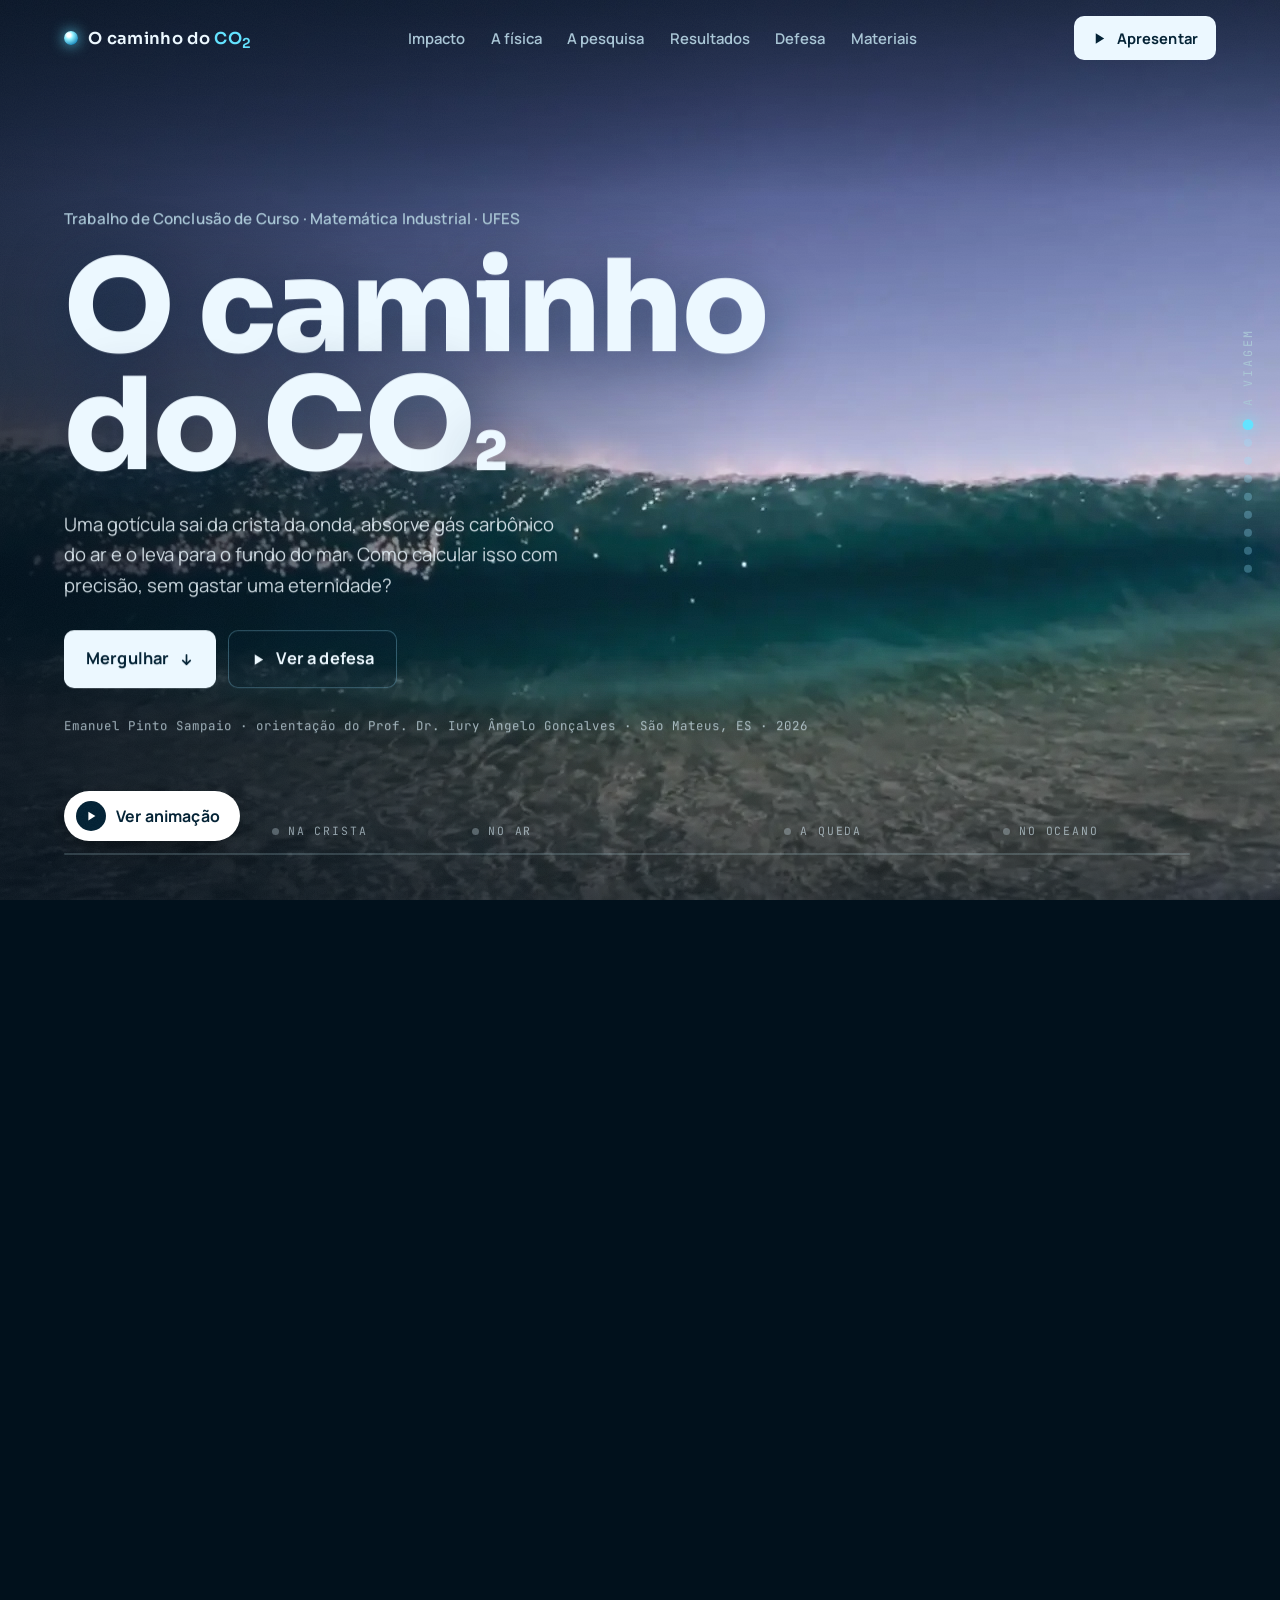
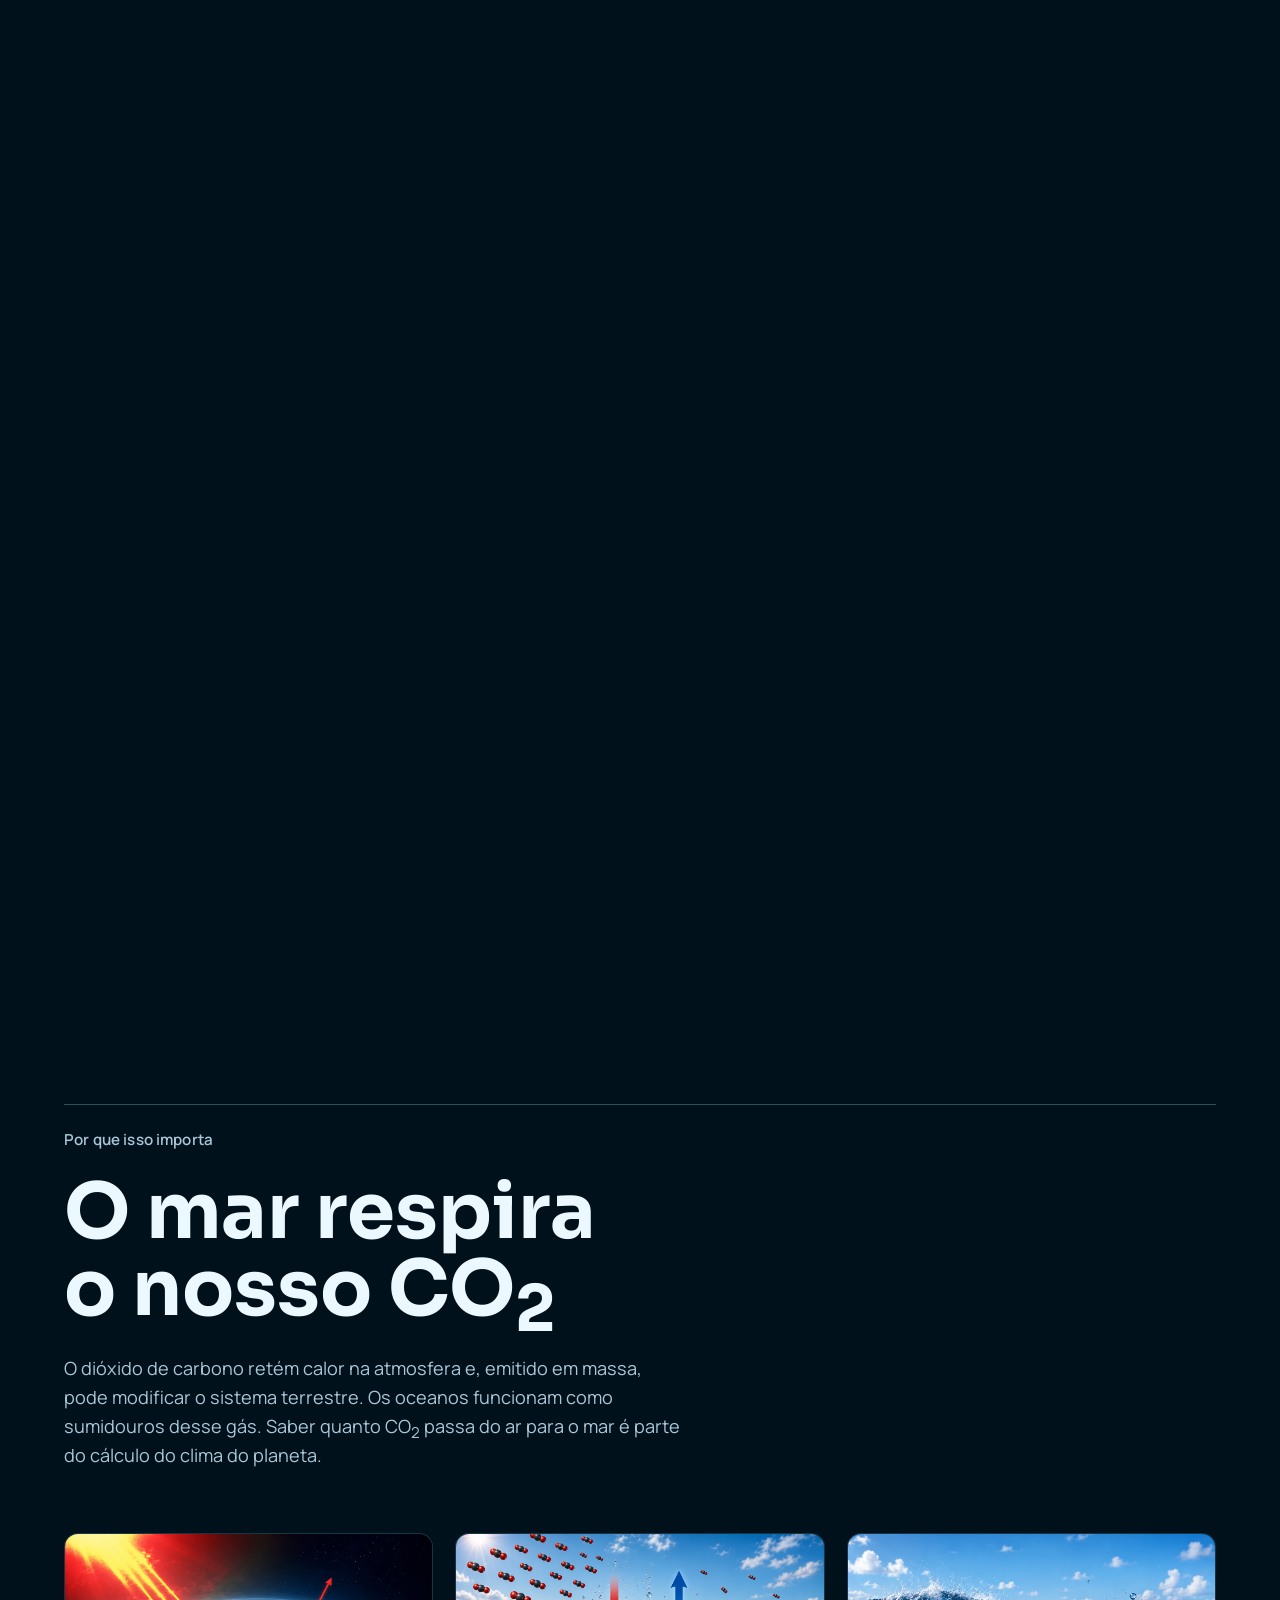
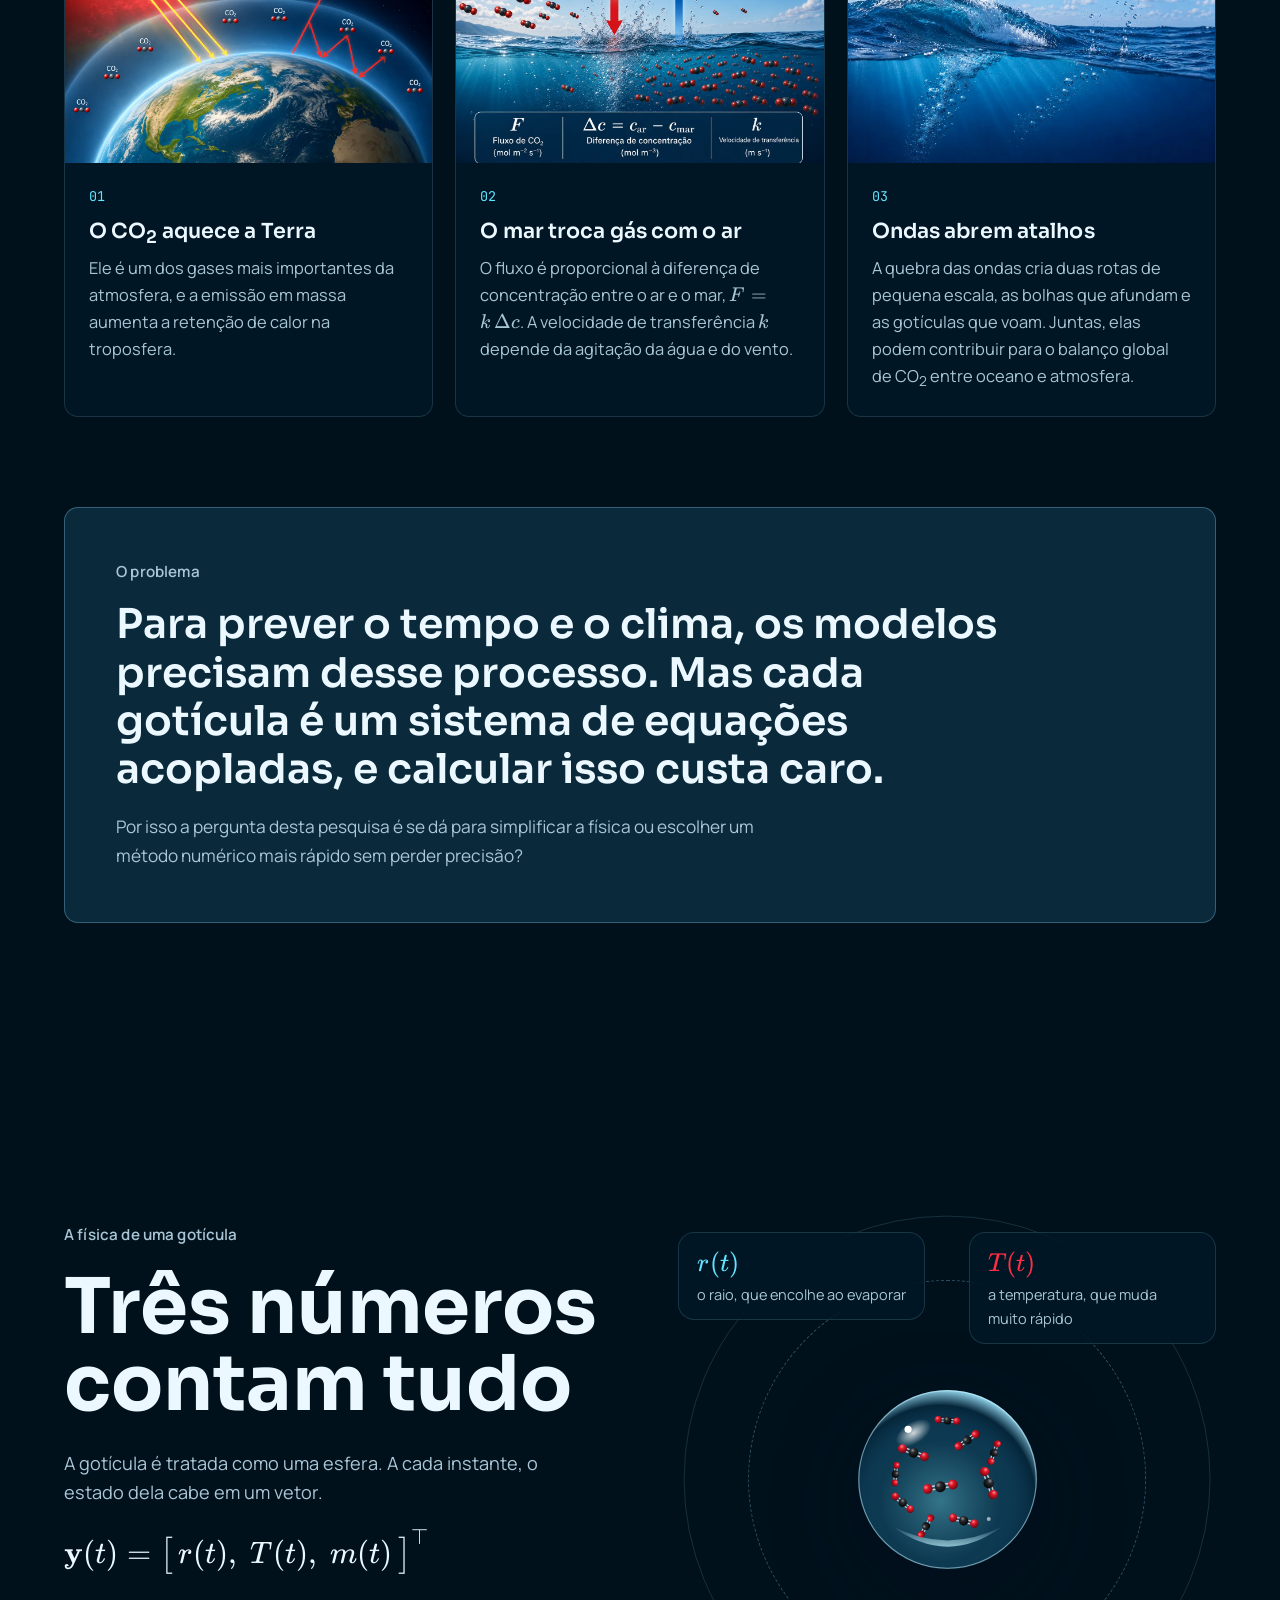
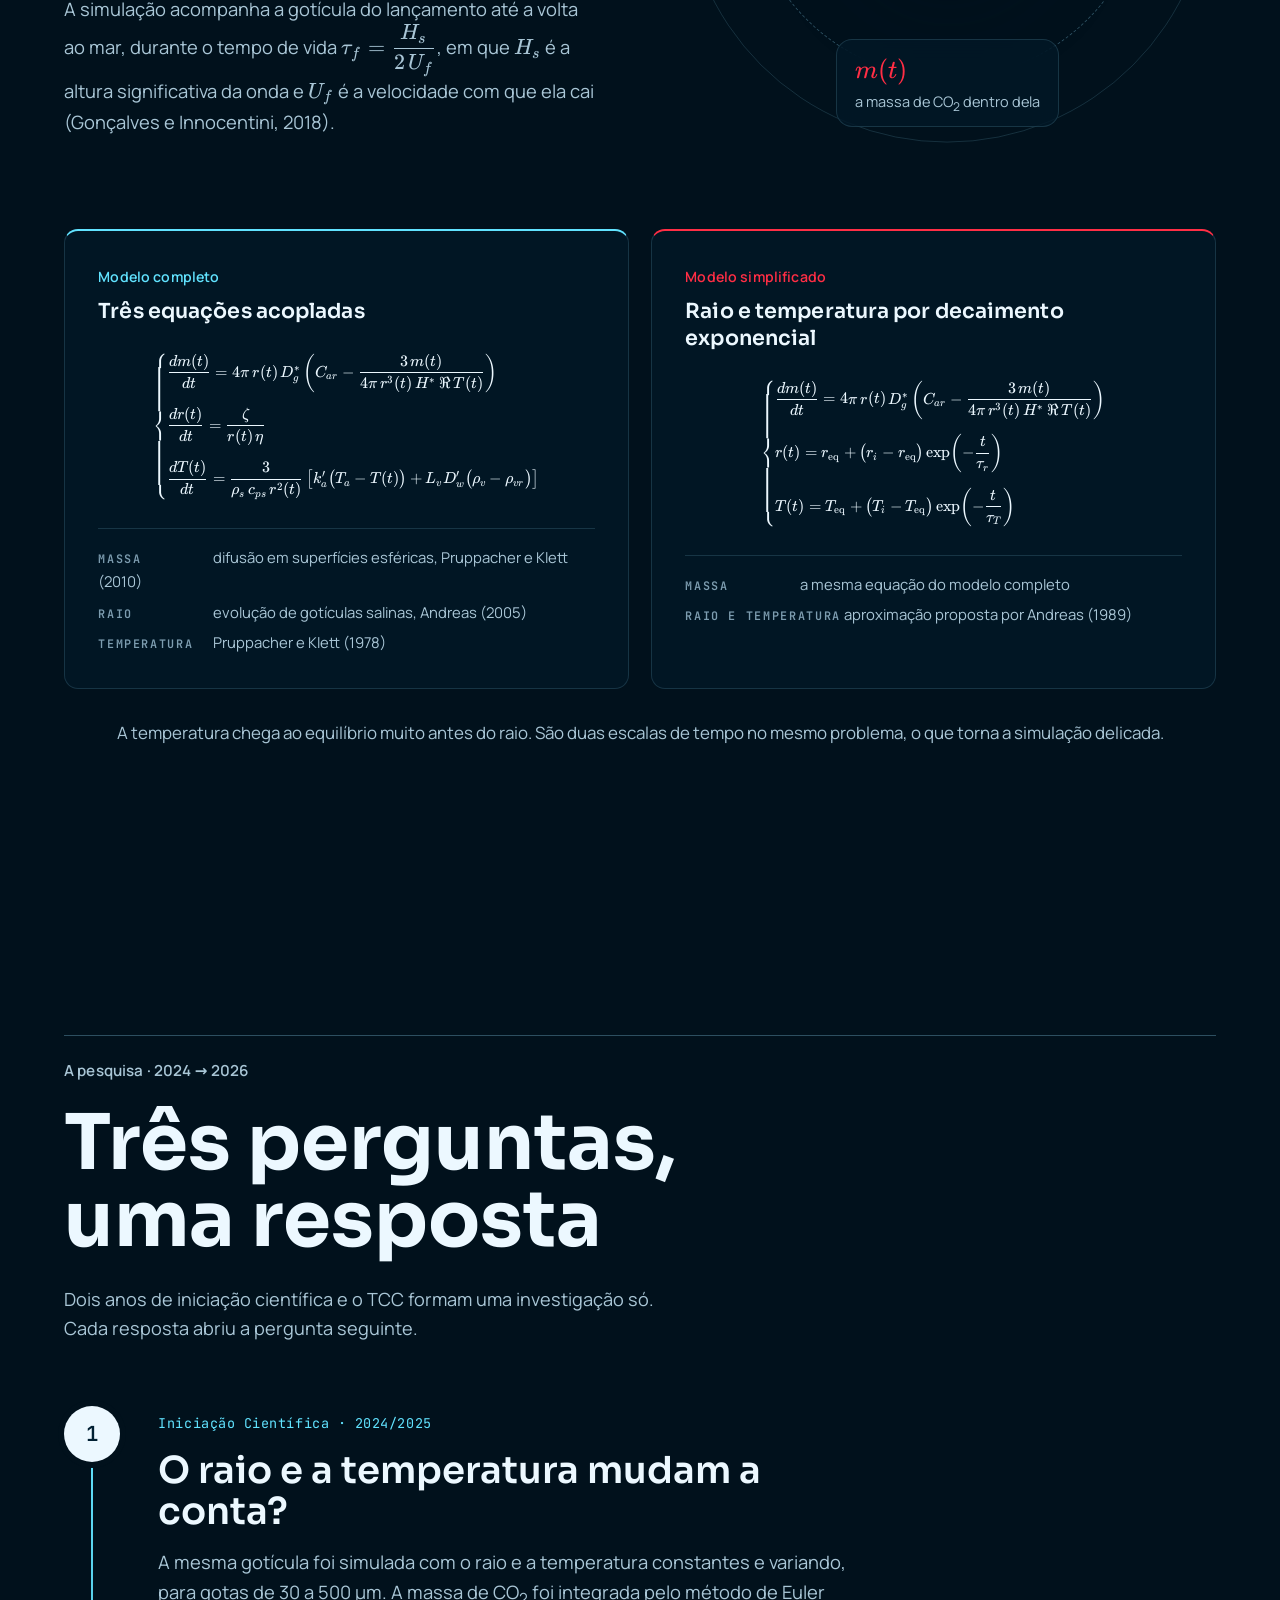
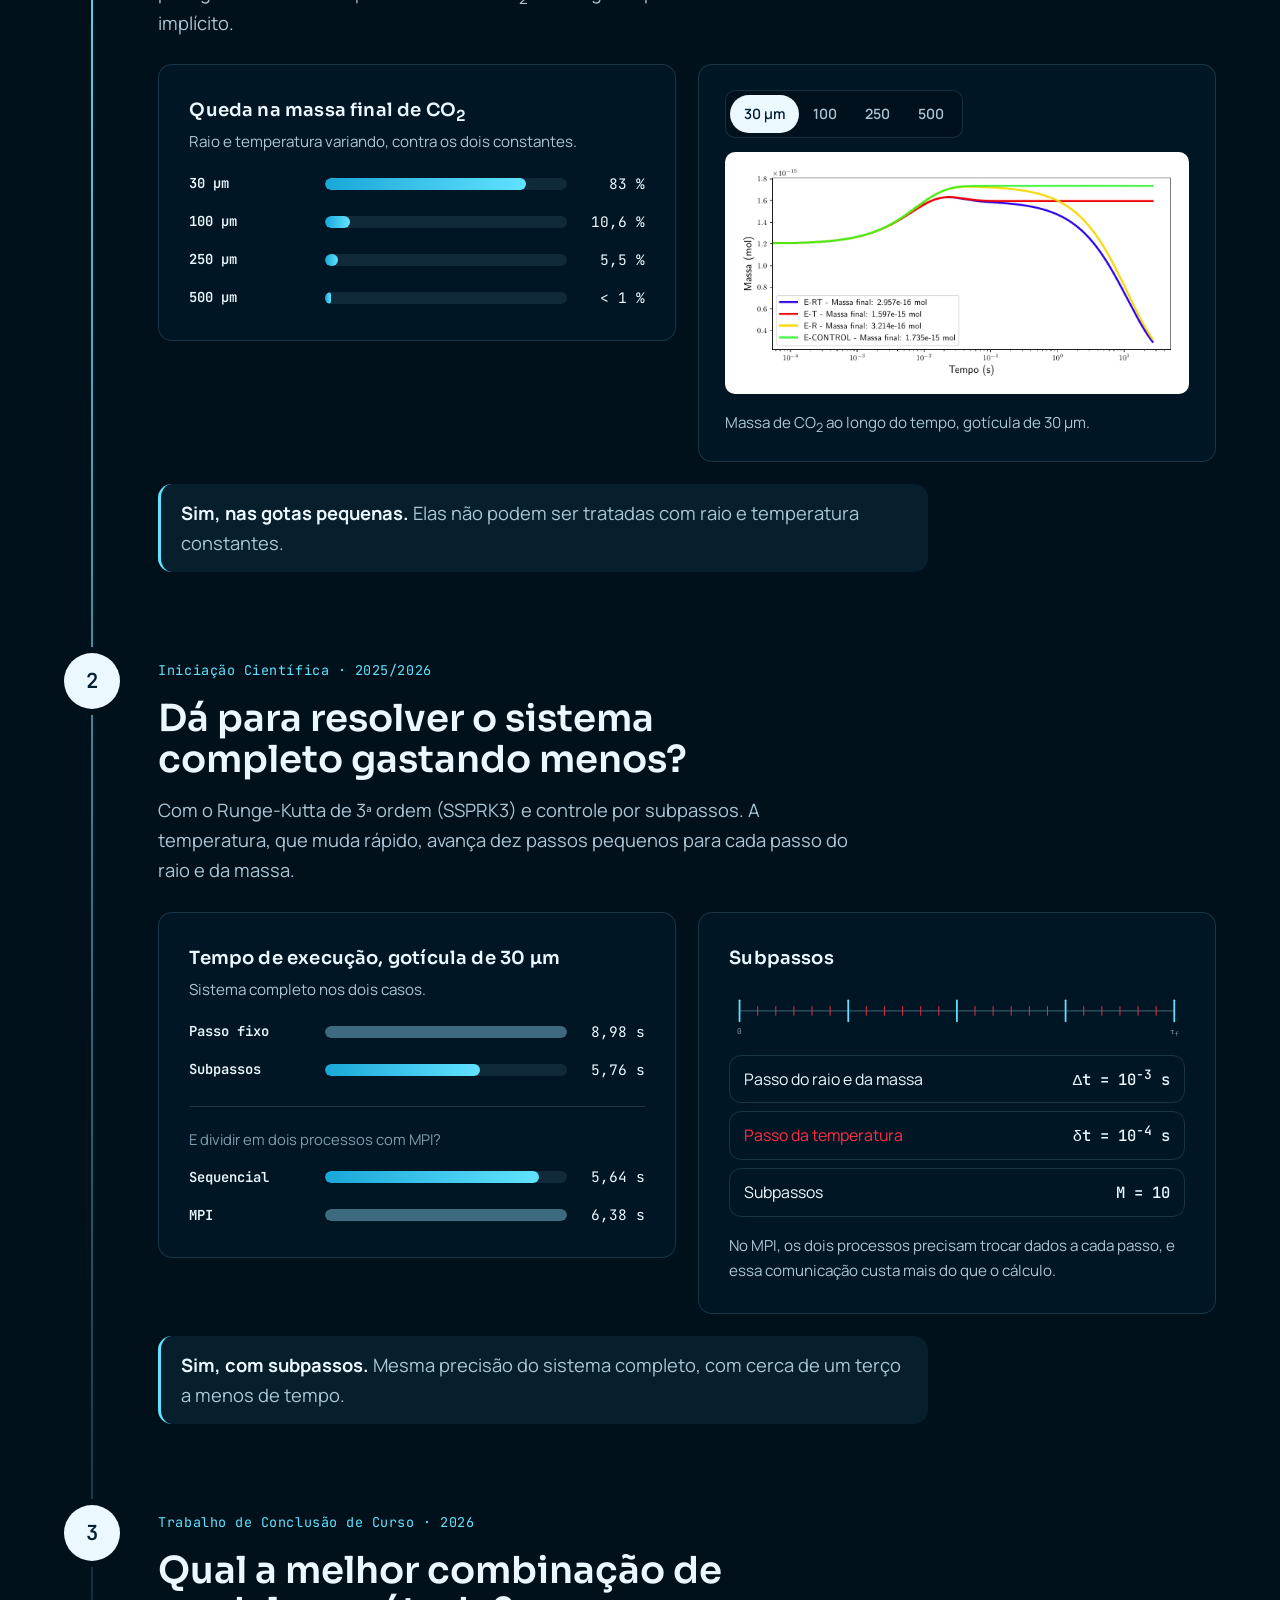
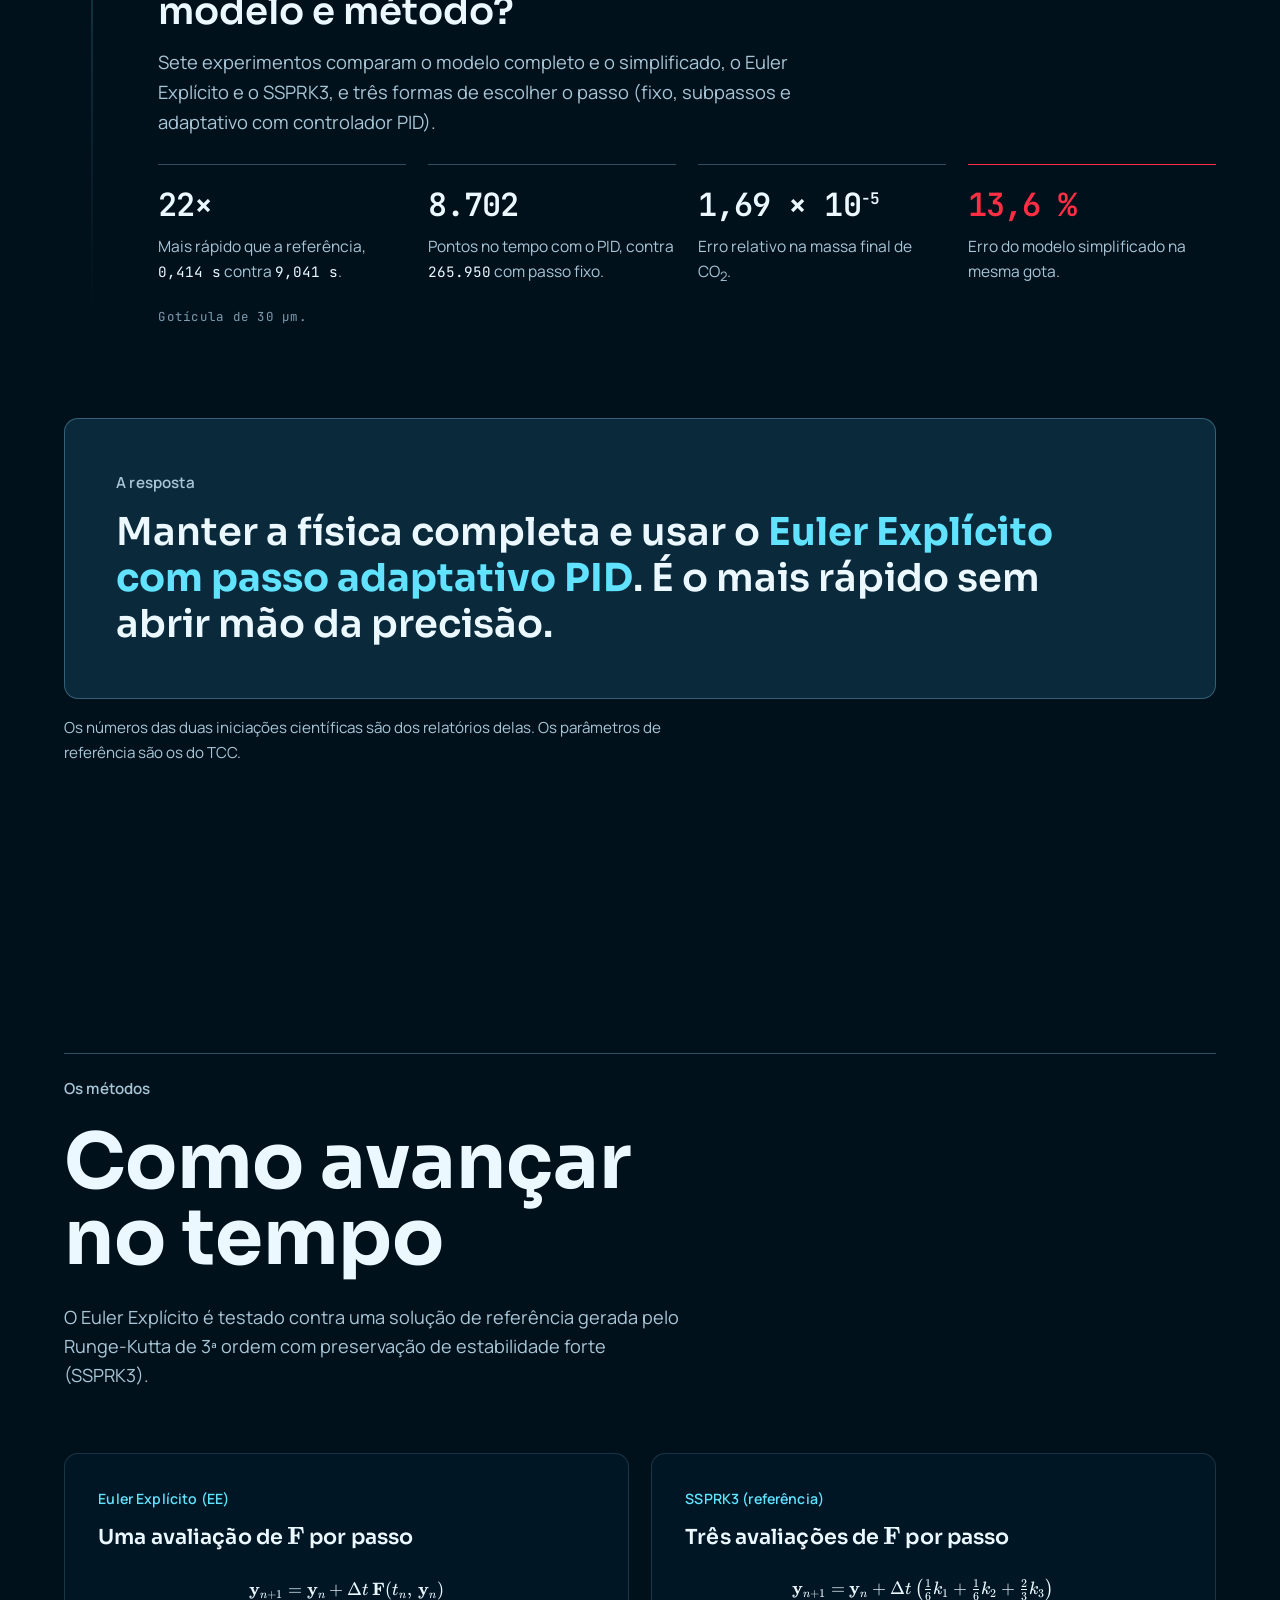
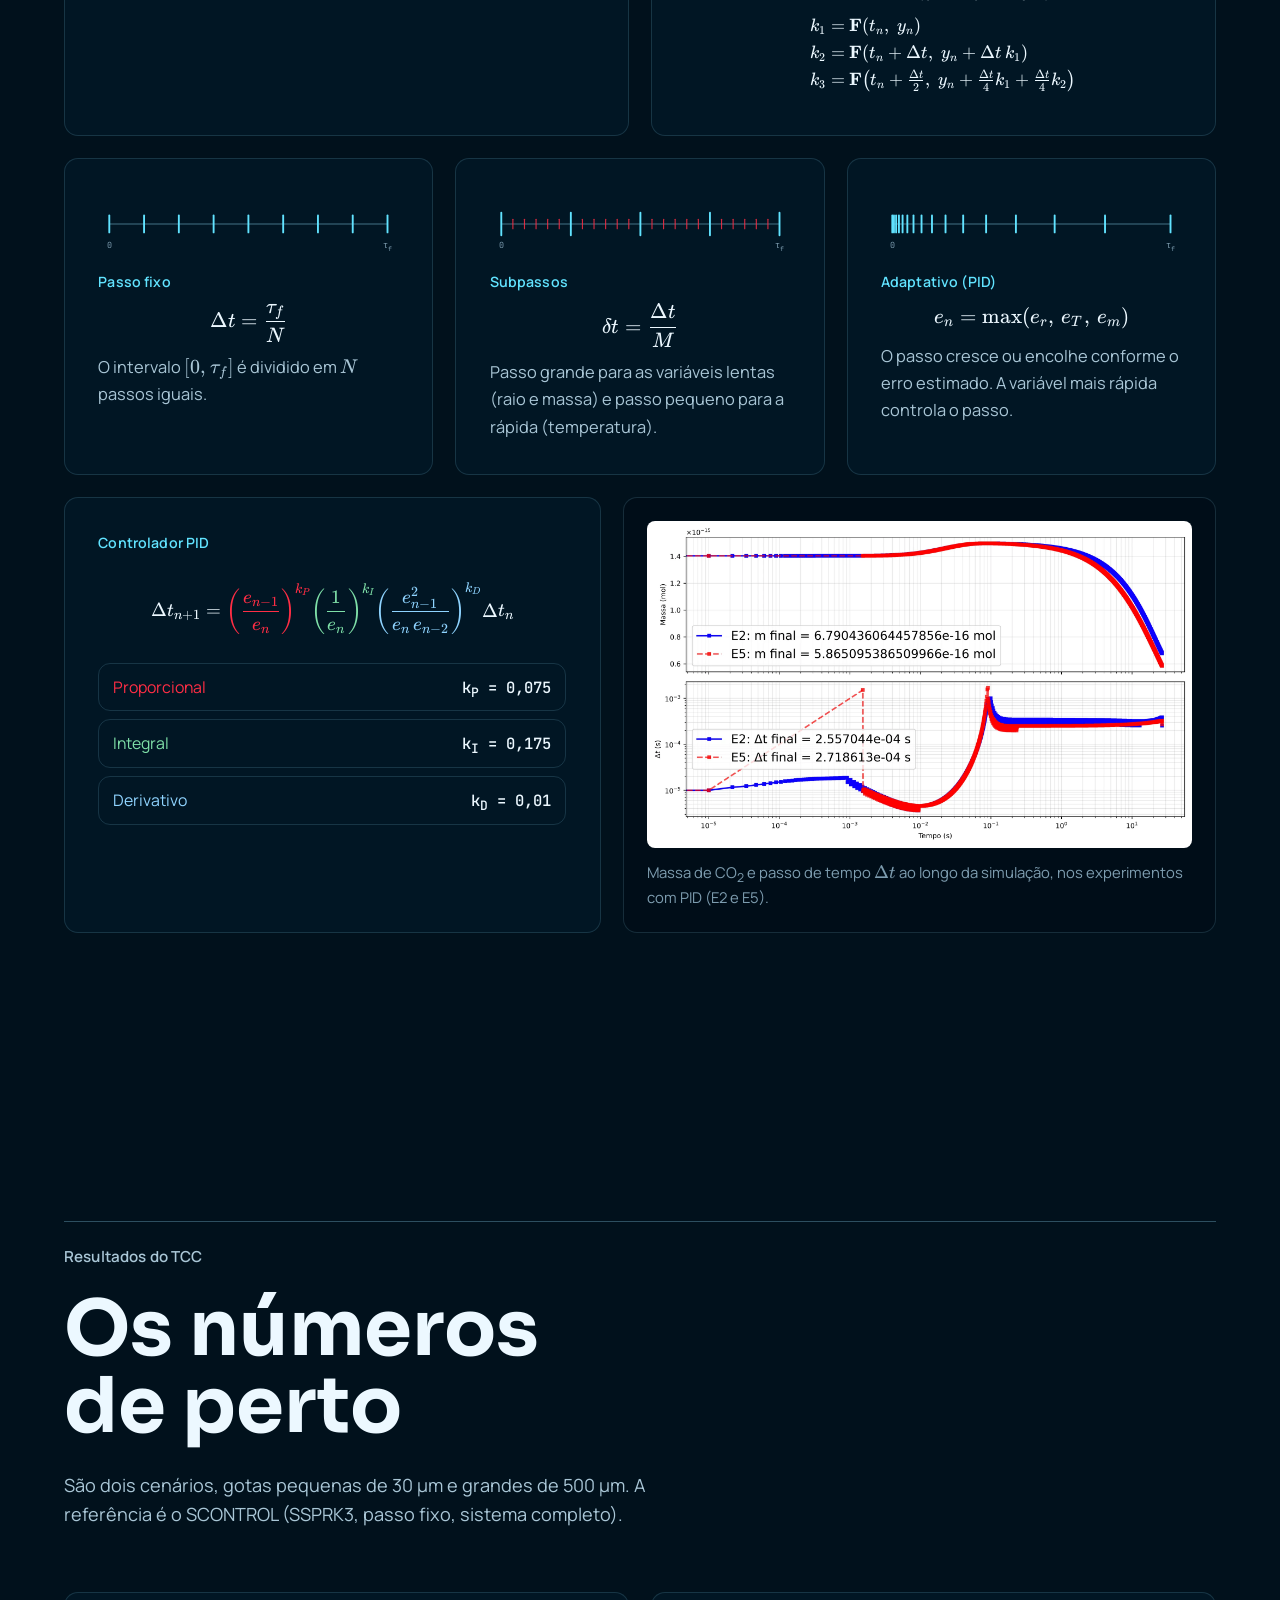
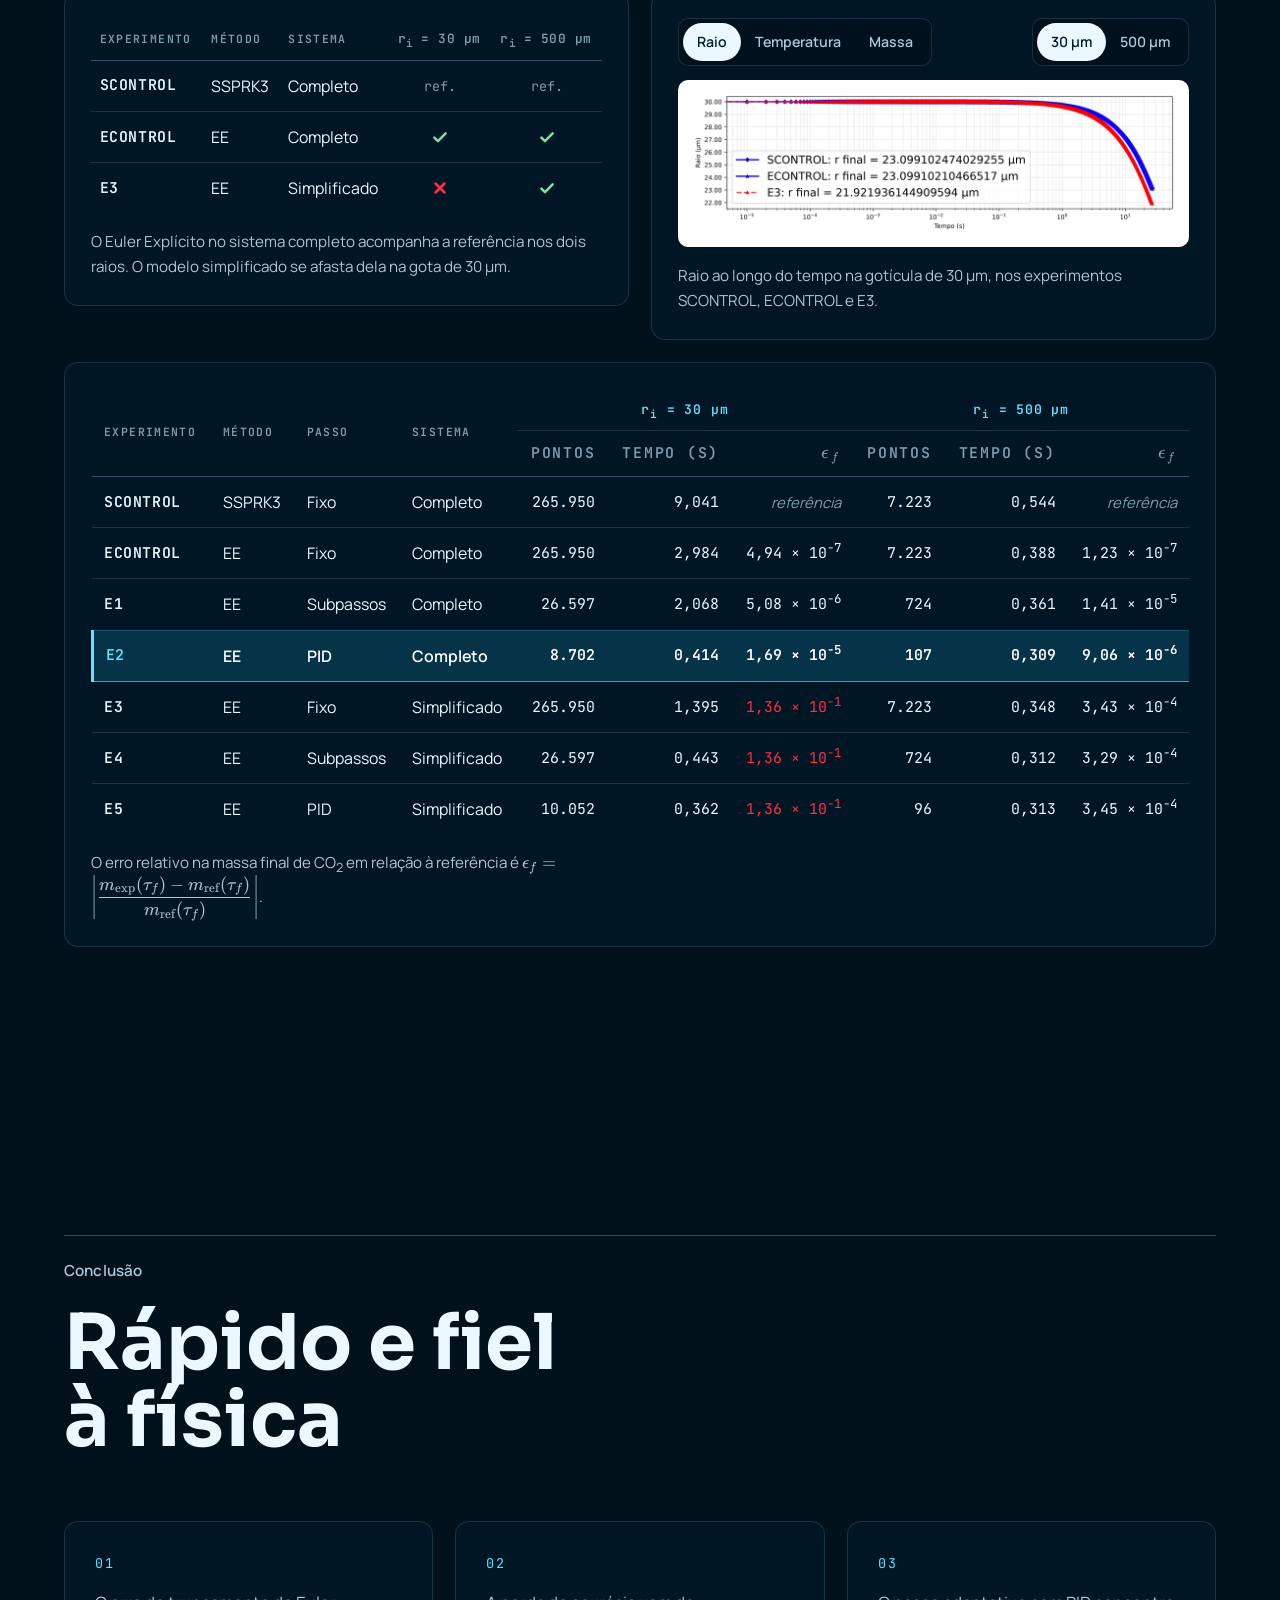
==== commit 8245a196: "Botão "Ver animação" mais evidente Vira um botão branco e cheio, com o ícone de play em destaque e u" ====
--- a/index.html
+++ b/index.html
@@ -17,7 +17,7 @@
   <link rel="preload" href="site/vendor/fonts/manrope-latin-wght-normal.woff2" as="font" type="font/woff2" crossorigin>
   <link rel="stylesheet" href="site/vendor/katex/katex.min.css">
   <link rel="stylesheet" href="site/vendor/lenis/lenis.css">
-  <link rel="stylesheet" href="site/css/style.css?v=17">
+  <link rel="stylesheet" href="site/css/style.css?v=19">
 </head>
 <body>
   <a class="skip" href="#impacto">Pular para o conteúdo</a>
@@ -141,7 +141,7 @@
         <nav class="stage__bar" aria-label="Passos da animação">
           <button type="button" class="stage__play" id="stagePlay" aria-label="Ver a animação inteira">
             <svg viewBox="0 0 16 16" aria-hidden="true"><path class="i-play" d="M5 3v10l8-5z"/><path class="i-pause" d="M5 3v10M11 3v10"/></svg>
-            <span>Ver tudo</span>
+            <span>Ver animação</span>
           </button>
           <button type="button" class="stage__step" data-p="0.21">Na crista</button>
           <button type="button" class="stage__step" data-p="0.45">No ar</button>
--- a/site/css/style.css
+++ b/site/css/style.css
@@ -319,7 +319,7 @@
 /* Barra de progresso da viagem */
 .stage__bar {
   position: absolute; left: var(--gutter); right: calc(var(--gutter) + 26px); bottom: clamp(26px, 5vh, 46px); z-index: 2;
-  display: grid; grid-template-columns: 12fr 18fr 30fr 20fr 20fr; align-items: end;
+  display: grid; grid-template-columns: auto 18fr 30fr 20fr 20fr; column-gap: clamp(16px, 2.5vw, 36px); align-items: end;
   font-family: var(--mono); font-size: 0.66rem; letter-spacing: 0.16em; text-transform: uppercase; color: rgba(220, 240, 250, 0.6);
 }
 /* cada passo é um botão que leva direto àquele momento da animação */
@@ -334,14 +334,28 @@
 }
 .stage__step:hover, .stage__step.is-on { color: #fff; }
 .stage__step.is-on::before { background: var(--cyan); opacity: 1; box-shadow: 0 0 10px var(--cyan); }
-.stage__play { color: #fff; }
+/* "Ver tudo": botão cheio e claro, o mais visível da barra, com um pulso suave enquanto parado */
+.stage__bar .stage__play {
+  position: relative; align-self: center; margin-bottom: 14px;
+  gap: 10px; padding: 10px 20px 10px 12px; border-radius: 999px;
+  background: #fff; color: #012033;
+  font-family: var(--body); font-size: 0.92rem; font-weight: 700; letter-spacing: 0.01em; text-transform: none;
+  box-shadow: 0 10px 30px -8px rgba(0, 0, 0, 0.55);
+  transition: transform 0.25s var(--ease), background 0.25s;
+}
+.stage__bar .stage__play:hover { transform: translateY(-2px); background: #e9fbff; }
+.stage__play::after {
+  content: ""; position: absolute; inset: -5px; border-radius: inherit;
+  border: 2px solid rgba(255, 255, 255, 0.7); opacity: 0; pointer-events: none;
+  animation: pulse 2.4s ease-out infinite;
+}
+.stage__play.is-playing::after { animation: none; }
+@keyframes pulse { 0% { opacity: 0.8; transform: scale(0.96); } 100% { opacity: 0; transform: scale(1.18); } }
 .stage__play svg {
   flex: none; width: 30px; height: 30px; padding: 8px; border-radius: 50%;
-  border: 1px solid rgba(220, 240, 250, 0.45); background: rgba(1, 20, 34, 0.35);
+  background: #012033; color: #fff;
   fill: currentColor; stroke: currentColor; stroke-width: 2; stroke-linecap: round;
-  transition: background 0.25s, border-color 0.25s;
-}
-.stage__play:hover svg { background: rgba(97, 227, 255, 0.18); border-color: var(--cyan); }
+}
 .stage__play .i-play { stroke: none; }
 .stage__play .i-pause { display: none; fill: none; }
 .stage__play.is-playing .i-play { display: none; }
@@ -748,9 +762,11 @@
   .hud__track { margin-top: 10px; }
   .hud__src { display: none; }
   .stage__bar { bottom: calc(10px + env(safe-area-inset-bottom)); left: var(--gutter); right: var(--gutter); font-size: 0.56rem; letter-spacing: 0.06em; grid-template-columns: auto repeat(4, 1fr); column-gap: 10px; }
-  .stage__bar button { padding: 10px 0 12px; gap: 6px; }
+  .stage__bar { column-gap: 8px; letter-spacing: 0.02em; }
+  .stage__bar button { padding: 10px 0 12px; gap: 5px; white-space: nowrap; }
   .stage__play span { display: none; }
-  .stage__play svg { width: 28px; height: 28px; }
+  .stage__bar .stage__play { padding: 6px; margin-bottom: 8px; }
+  .stage__play svg { width: 32px; height: 32px; padding: 9px; }
   .stage__step::before { width: 6px; height: 6px; }
 
   /* rolagem leve: sem desfoque atrás dos cartões e sem o granulado (pesam no celular) */
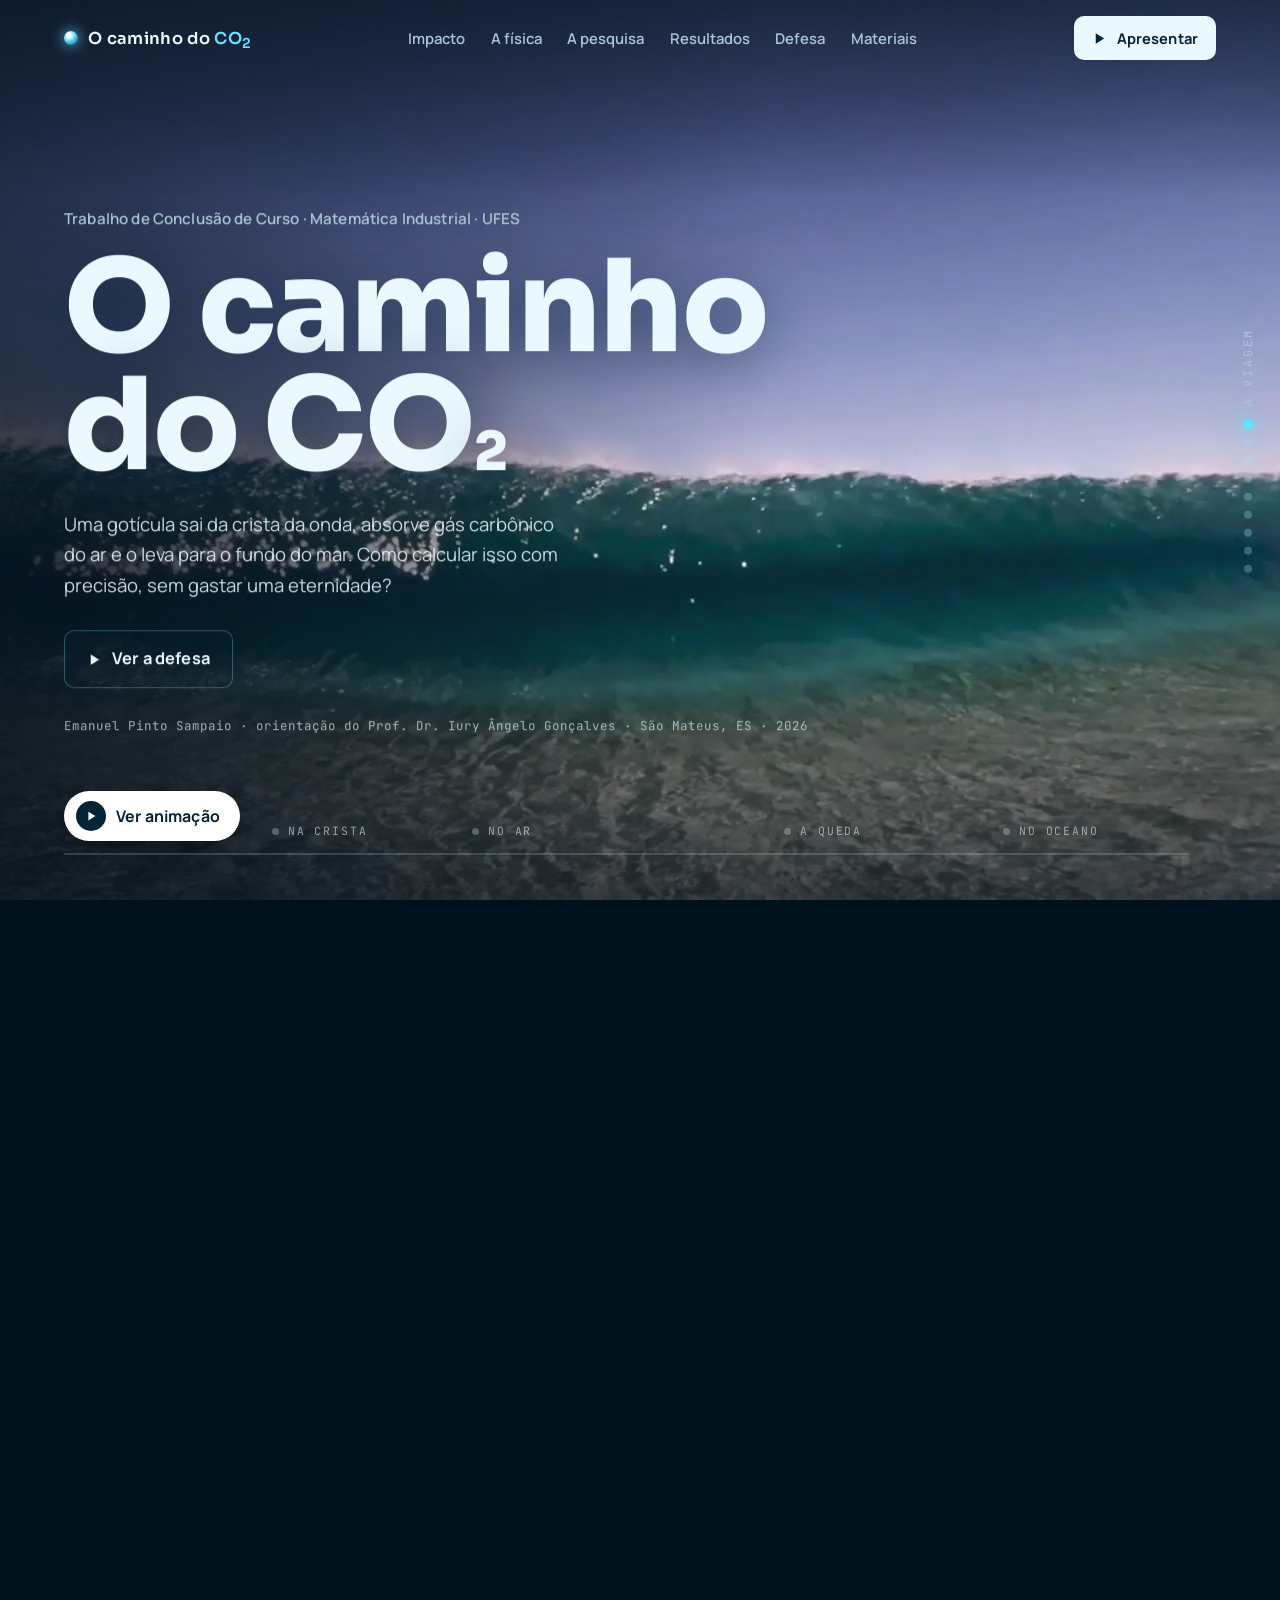
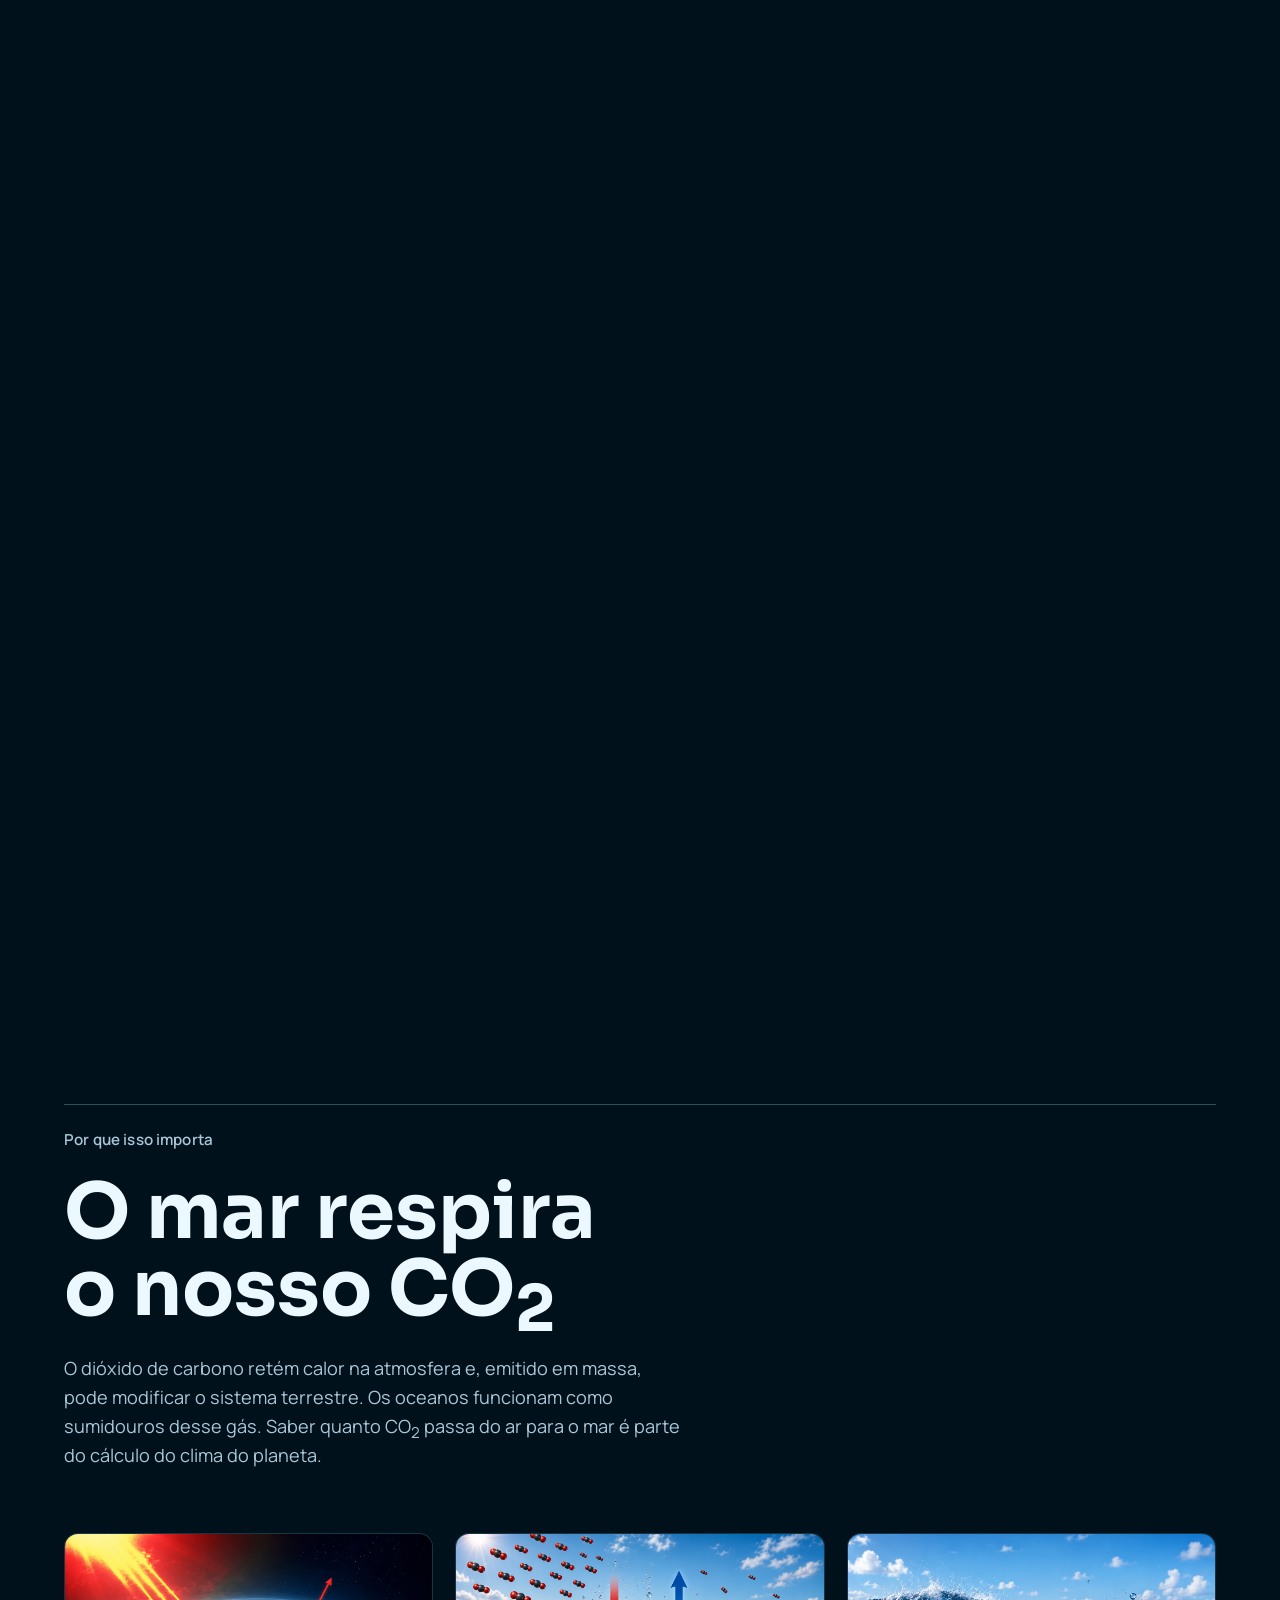
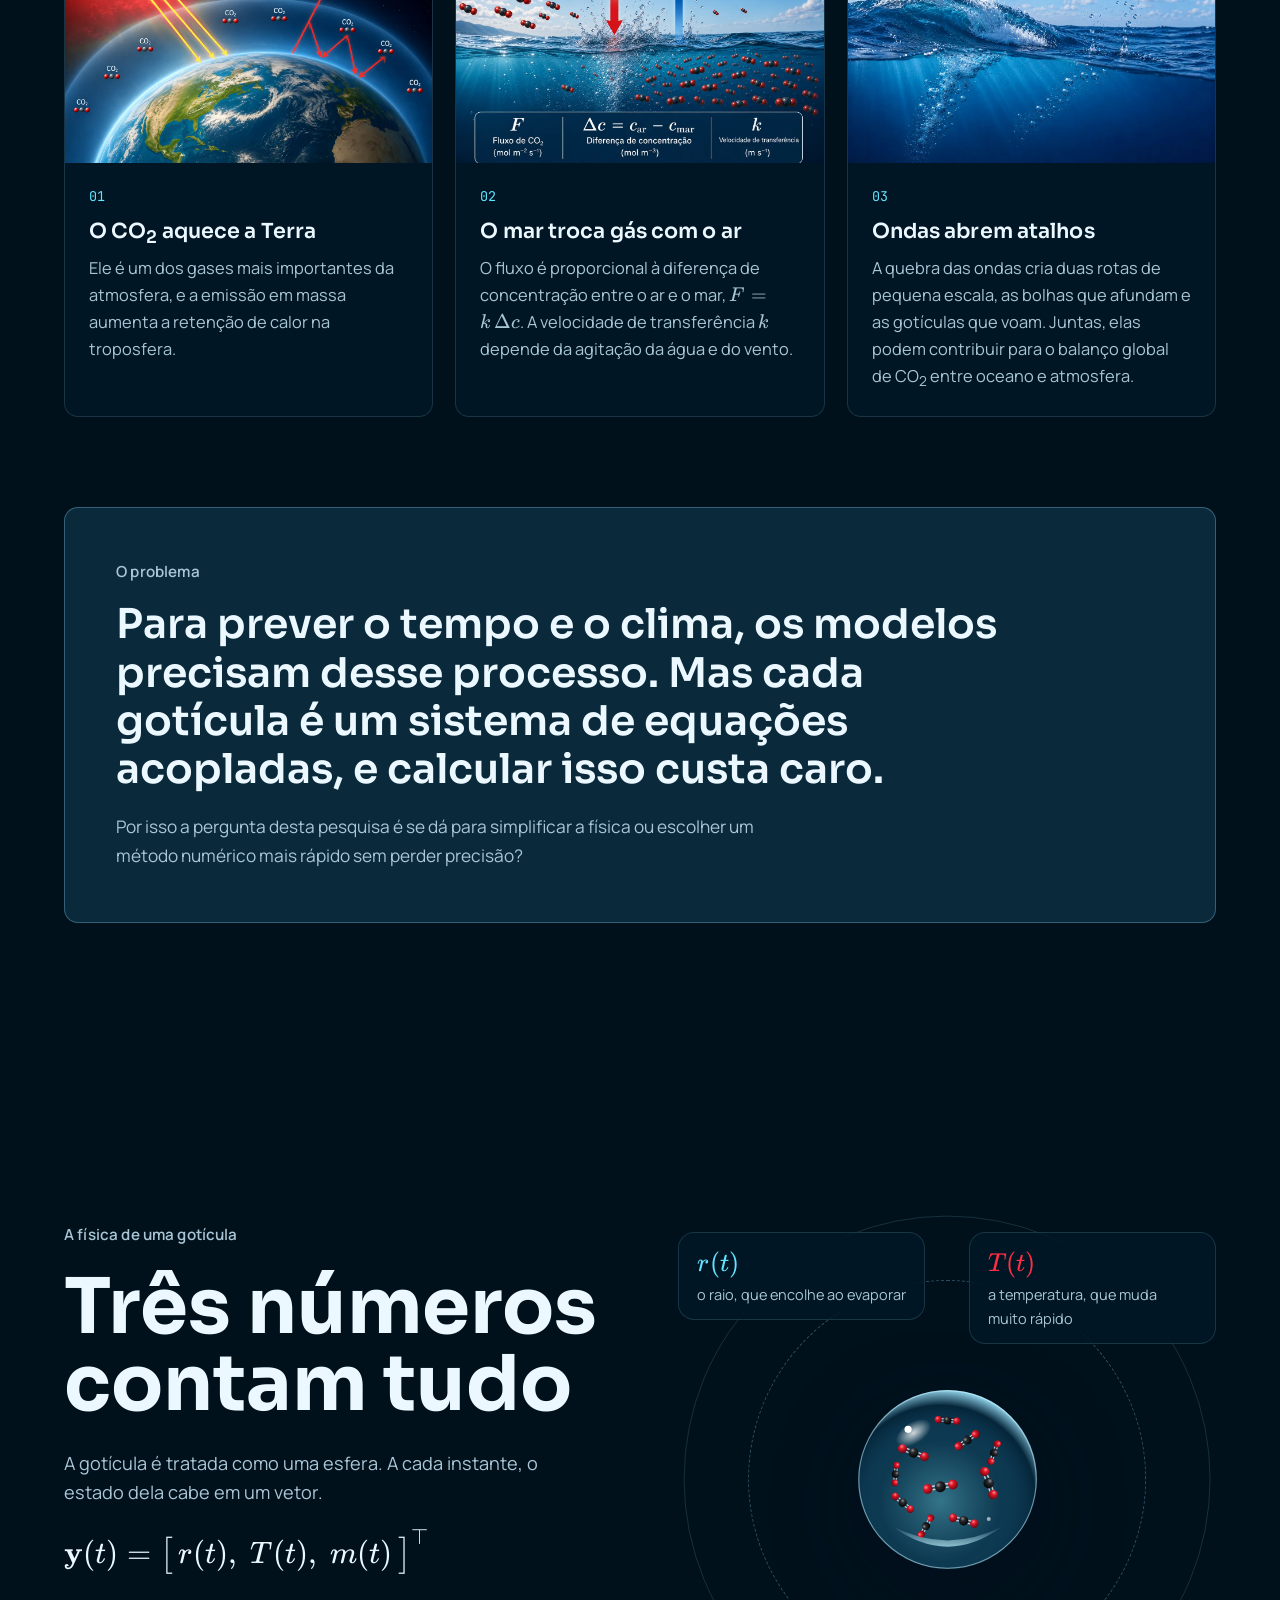
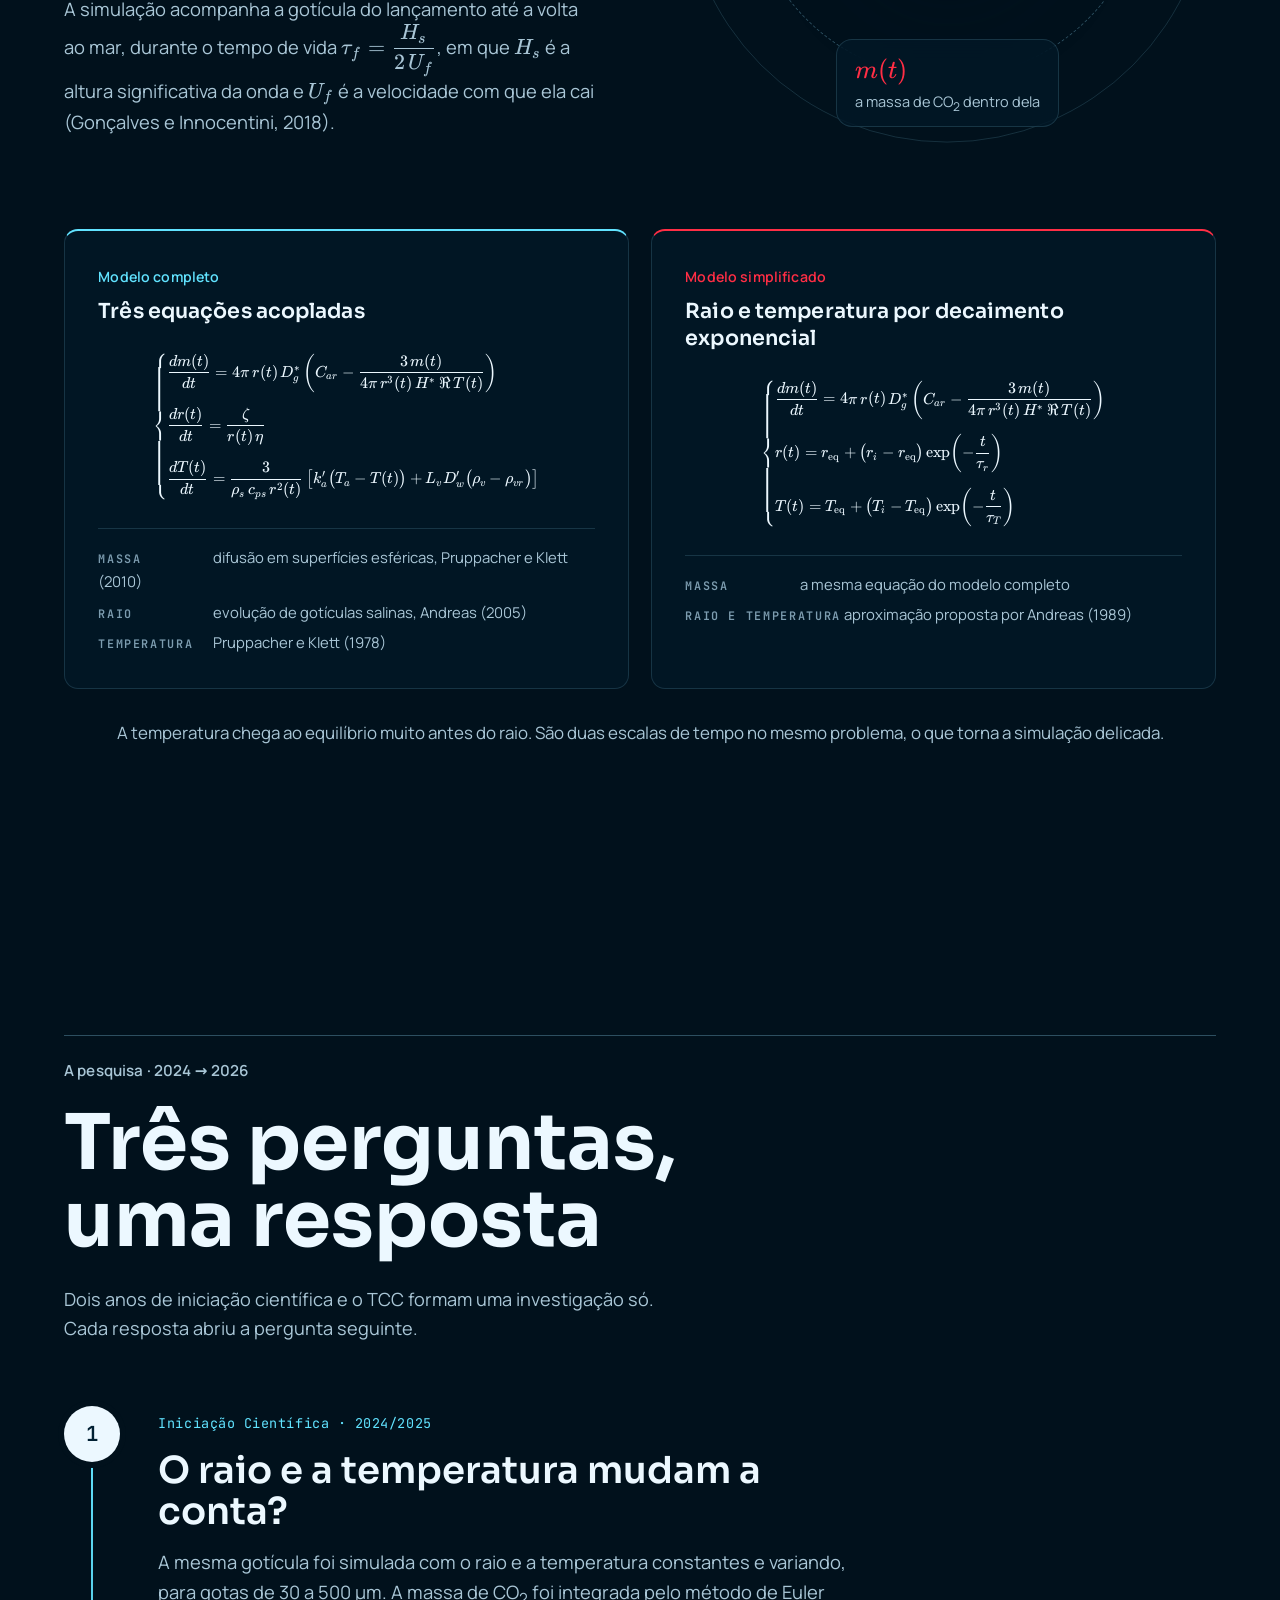
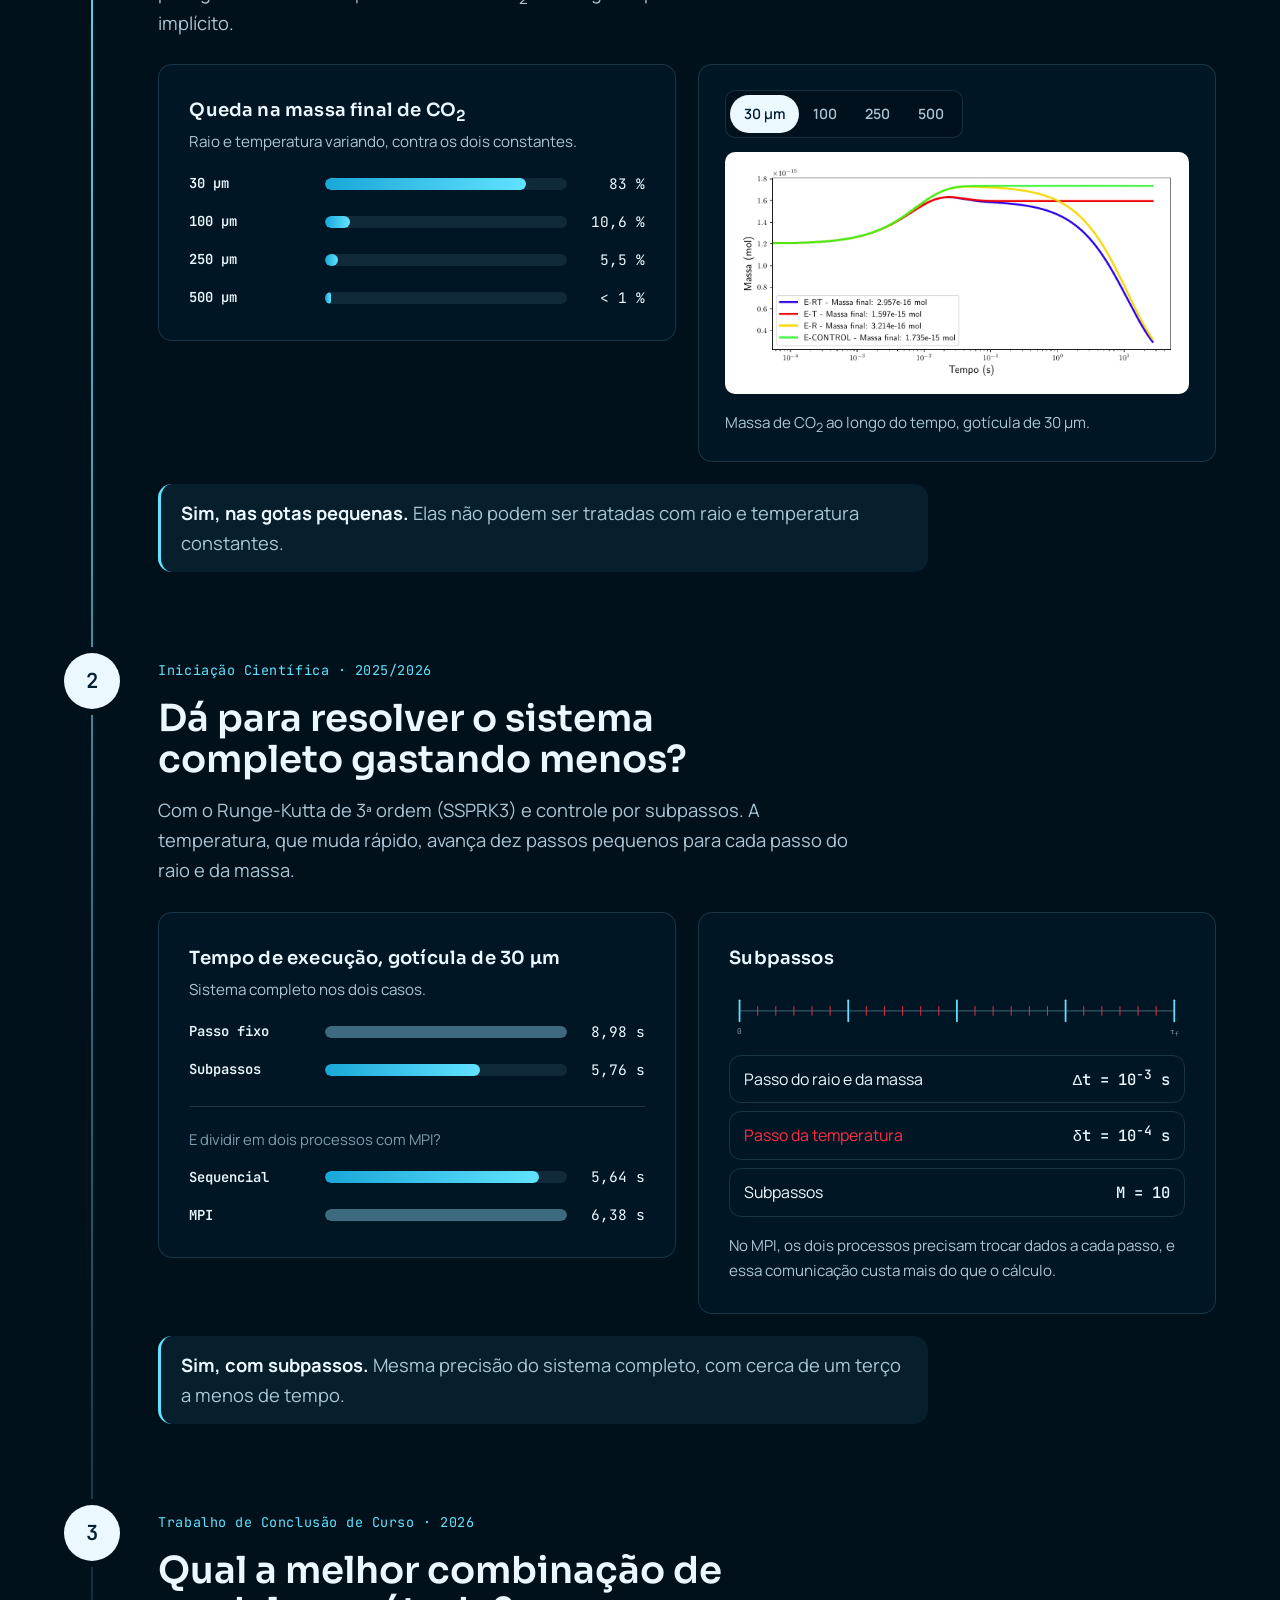
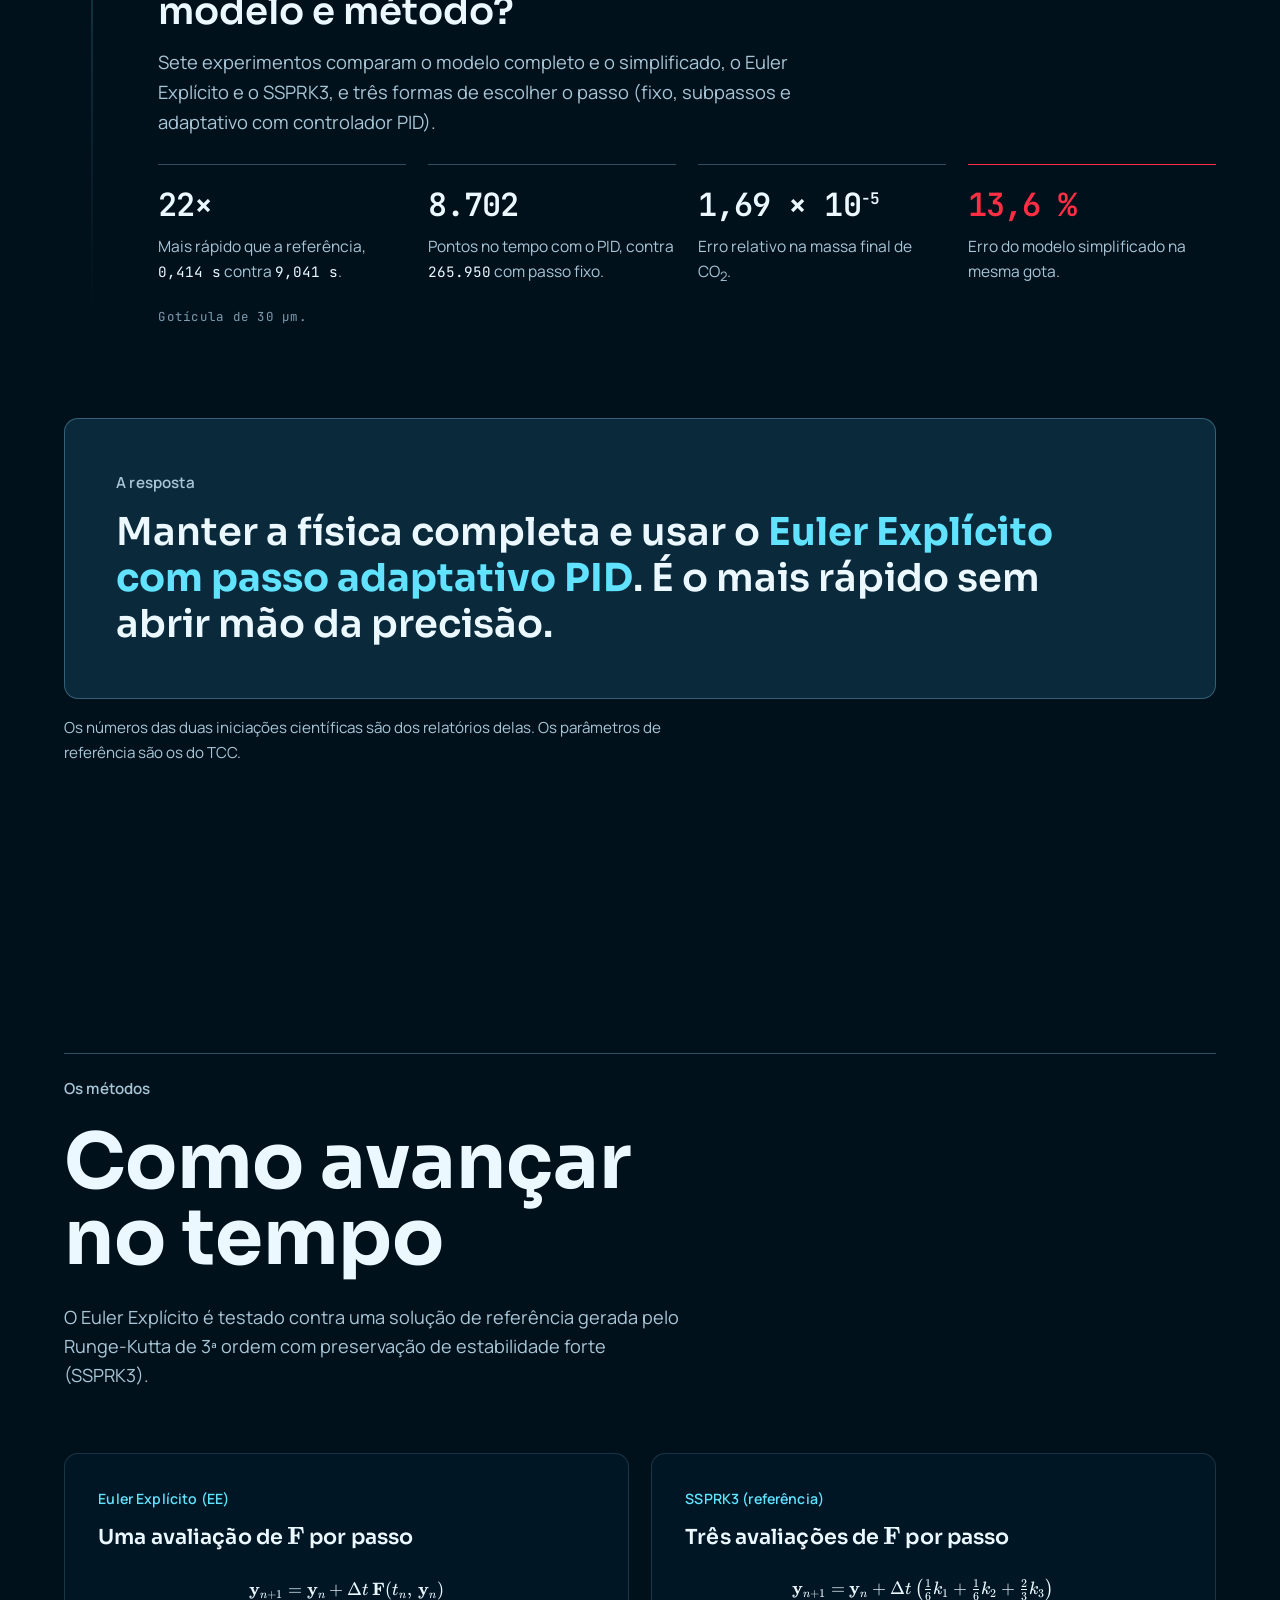
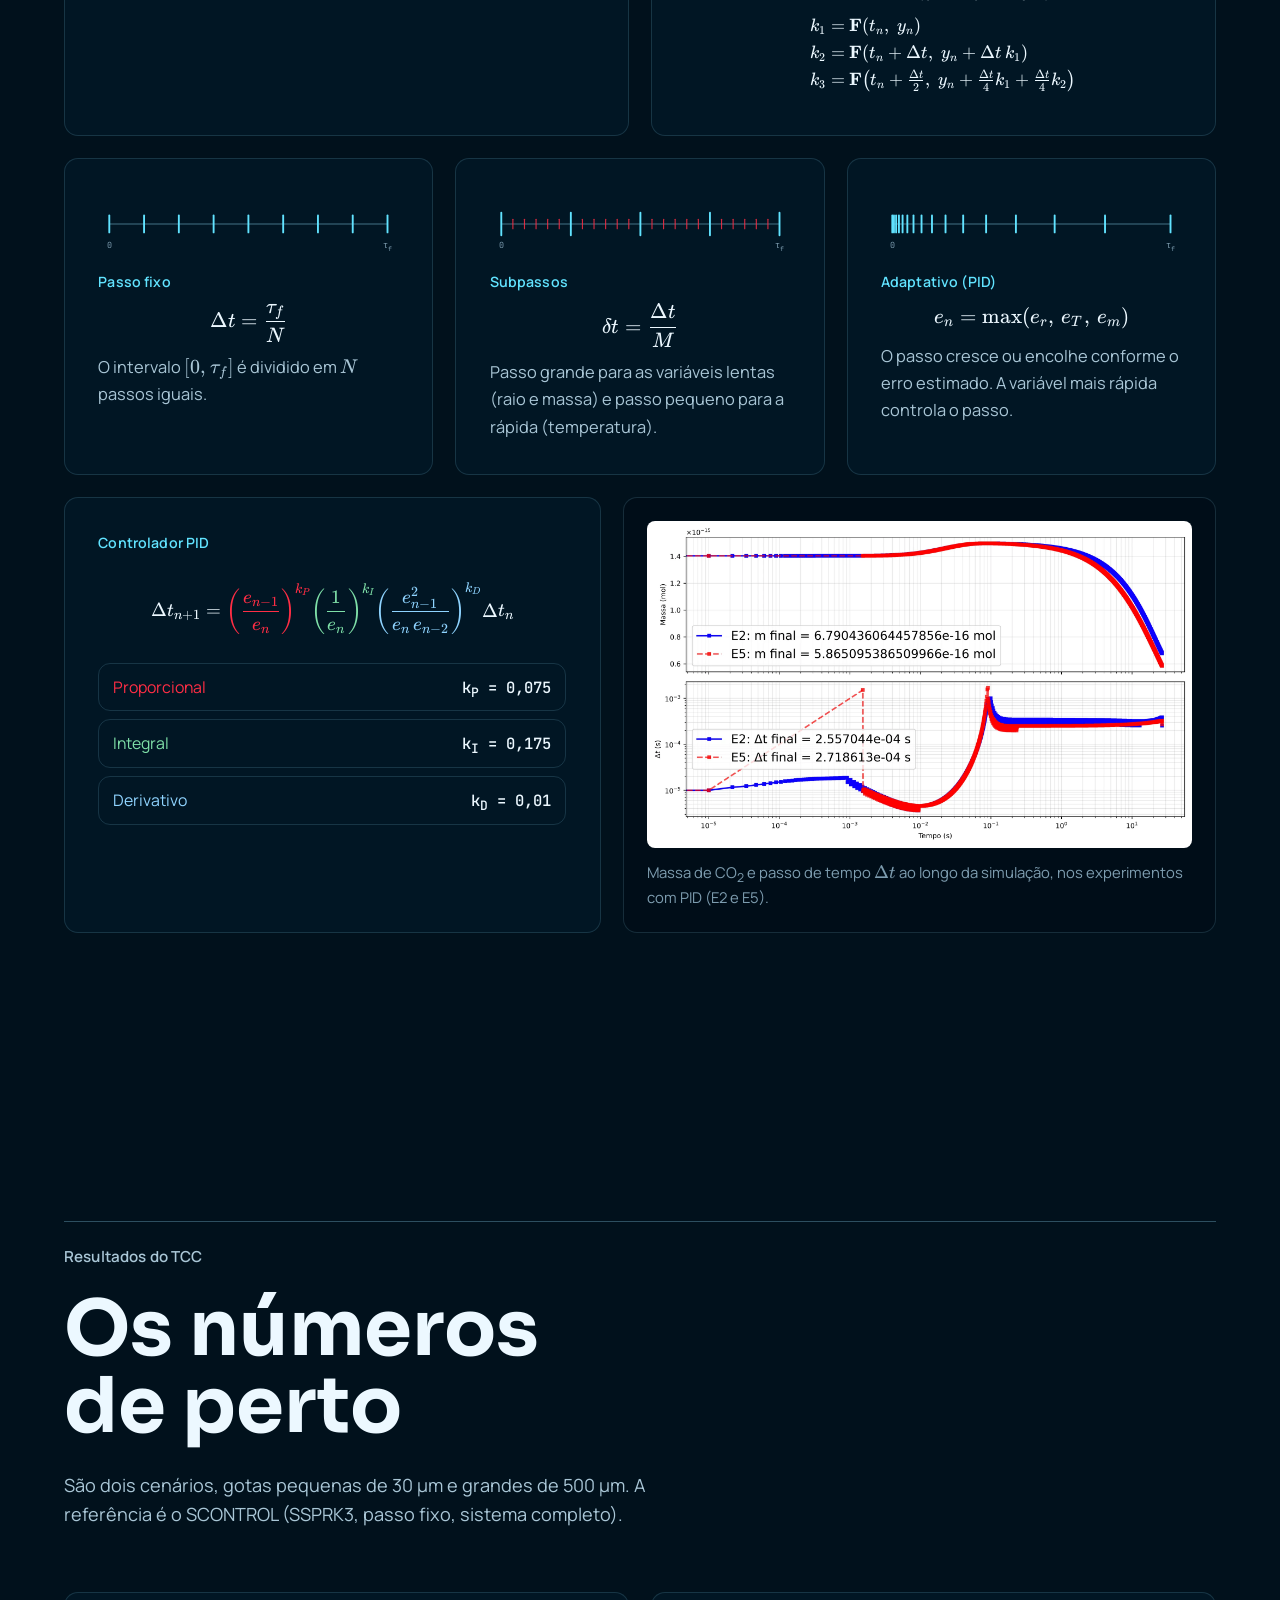
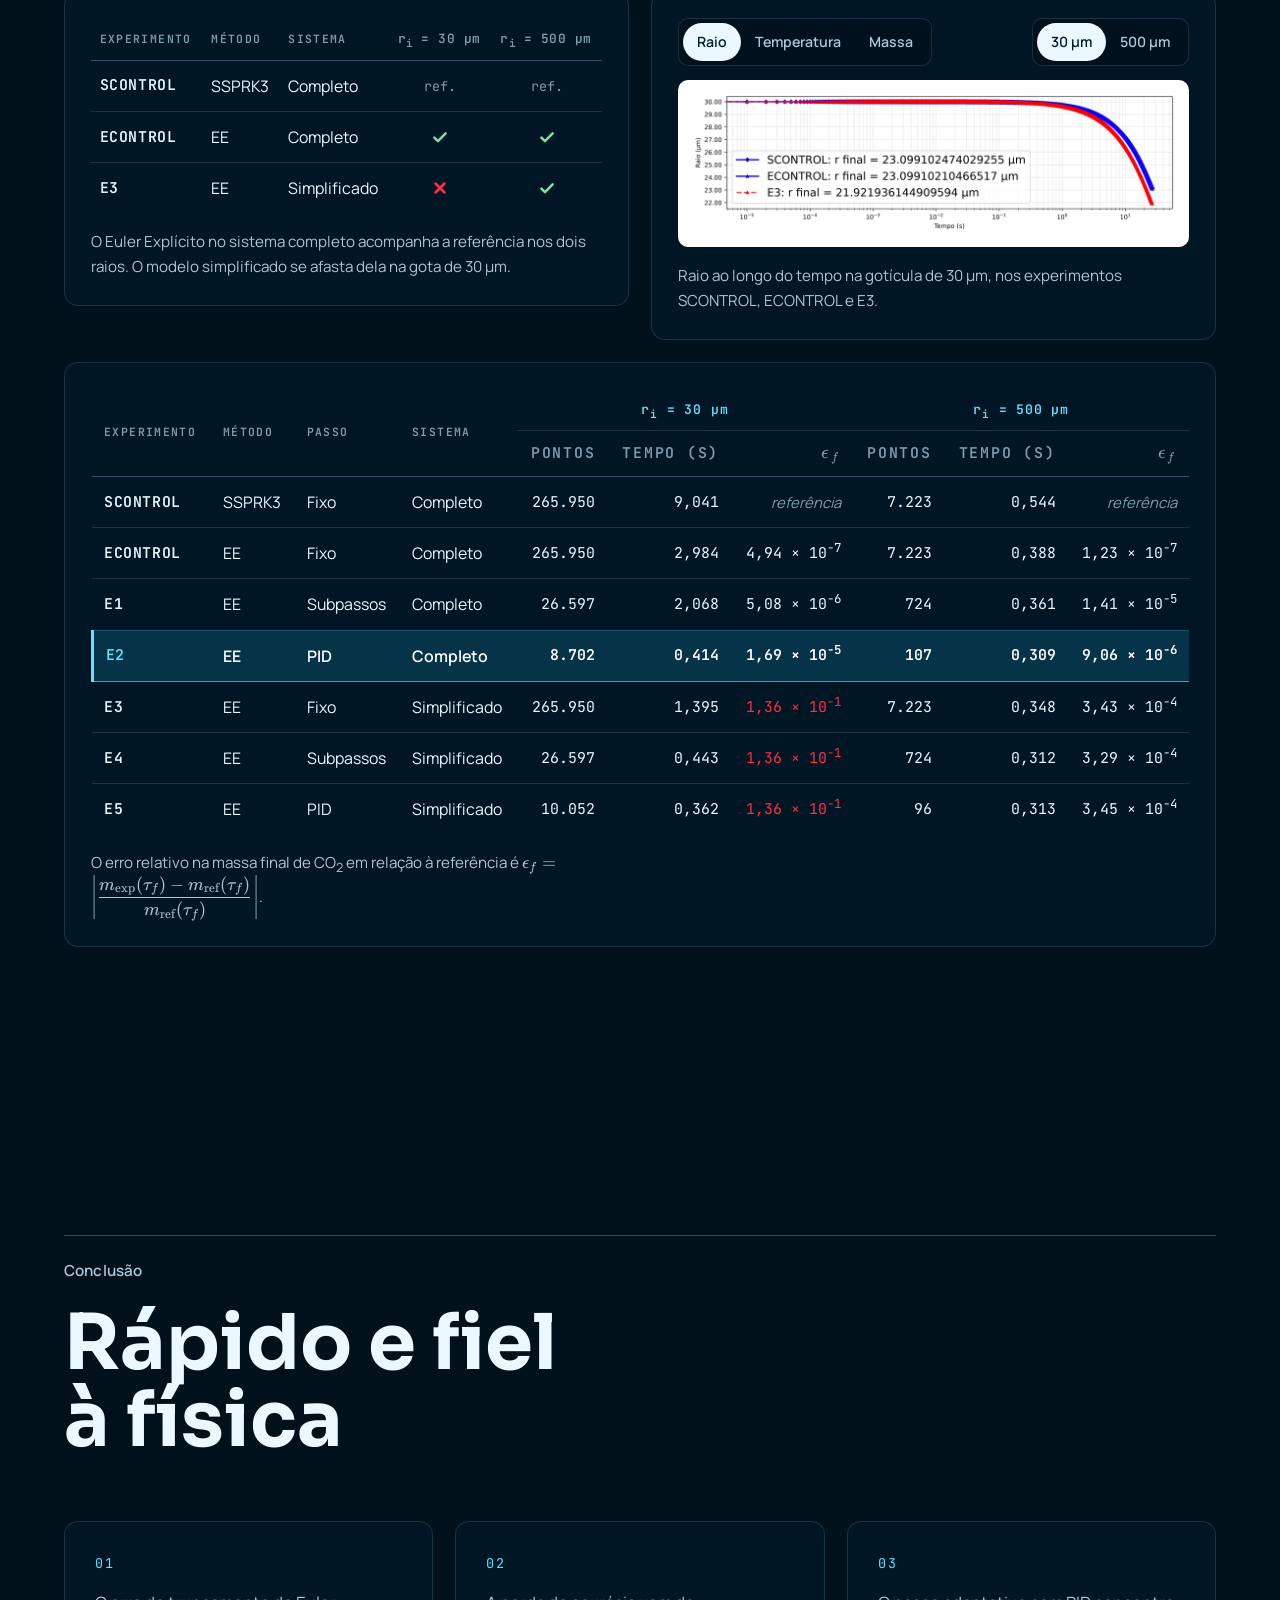
==== commit 85ad072a: "Tira o botão "Mergulhar" da abertura O botão "Ver animação", na barra de baixo, faz o mesmo papel." ====
--- a/index.html
+++ b/index.html
@@ -87,10 +87,6 @@
             <h1 class="cap__display">O caminho<br>do CO<sub>2</sub></h1>
             <p class="cap__lead">Uma gotícula sai da crista da onda, absorve gás carbônico do ar e o leva para o fundo do mar. Como calcular isso com precisão, sem gastar uma eternidade?</p>
             <div class="cap__cta">
-              <button class="btn btn--primary" type="button" data-dive>
-                Mergulhar
-                <svg viewBox="0 0 16 16" aria-hidden="true"><path d="M8 3v10M4 9l4 4 4-4" fill="none" stroke="currentColor" stroke-width="1.8" stroke-linecap="round" stroke-linejoin="round"/></svg>
-              </button>
               <button class="btn btn--ghost" type="button" data-open-player>
                 <svg viewBox="0 0 16 16" aria-hidden="true"><path d="M4 2.5v11l9-5.5z" fill="currentColor"/></svg>
                 Ver a defesa
@@ -731,6 +727,6 @@
   <script defer src="site/vendor/katex/katex.min.js"></script>
   <script defer src="site/vendor/katex/auto-render.min.js"></script>
   <script defer src="site/vendor/lenis/lenis.min.js"></script>
-  <script type="module" src="site/js/main.js?v=16"></script>
+  <script type="module" src="site/js/main.js?v=20"></script>
 </body>
 </html>
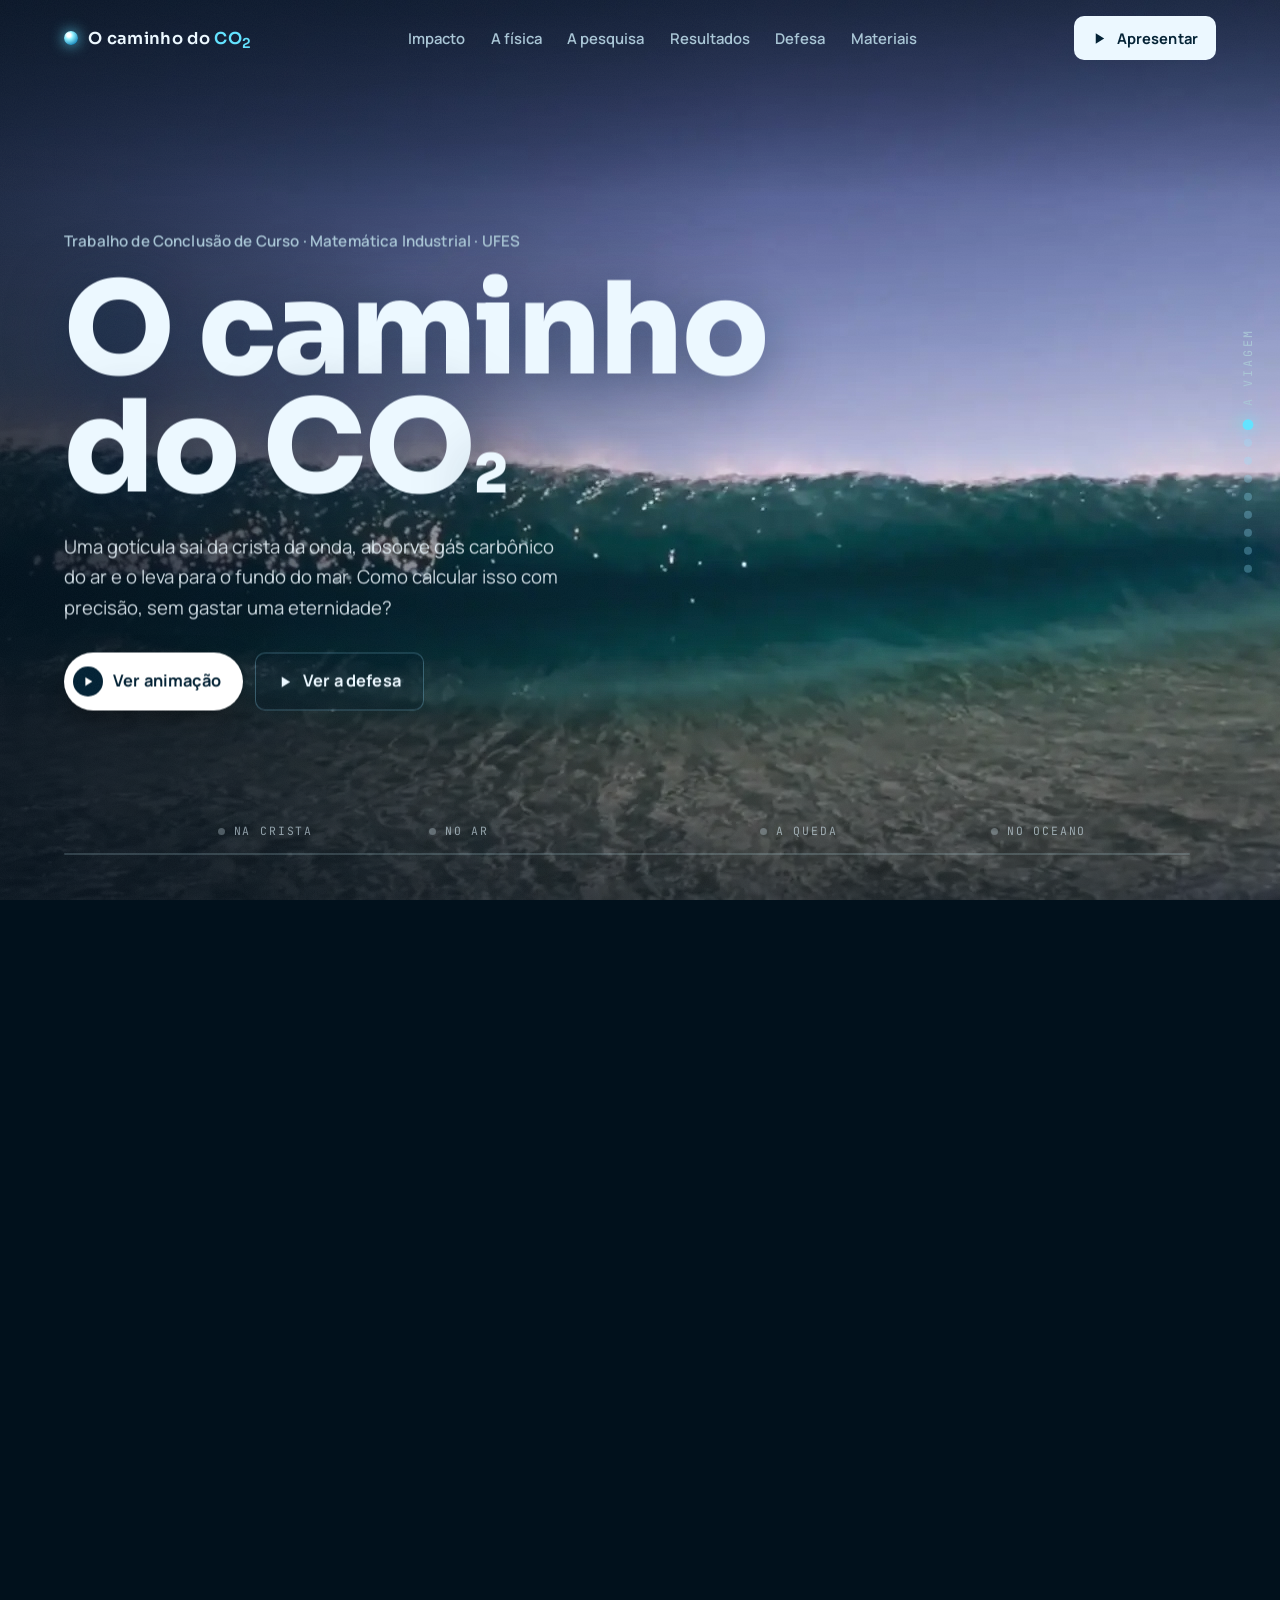
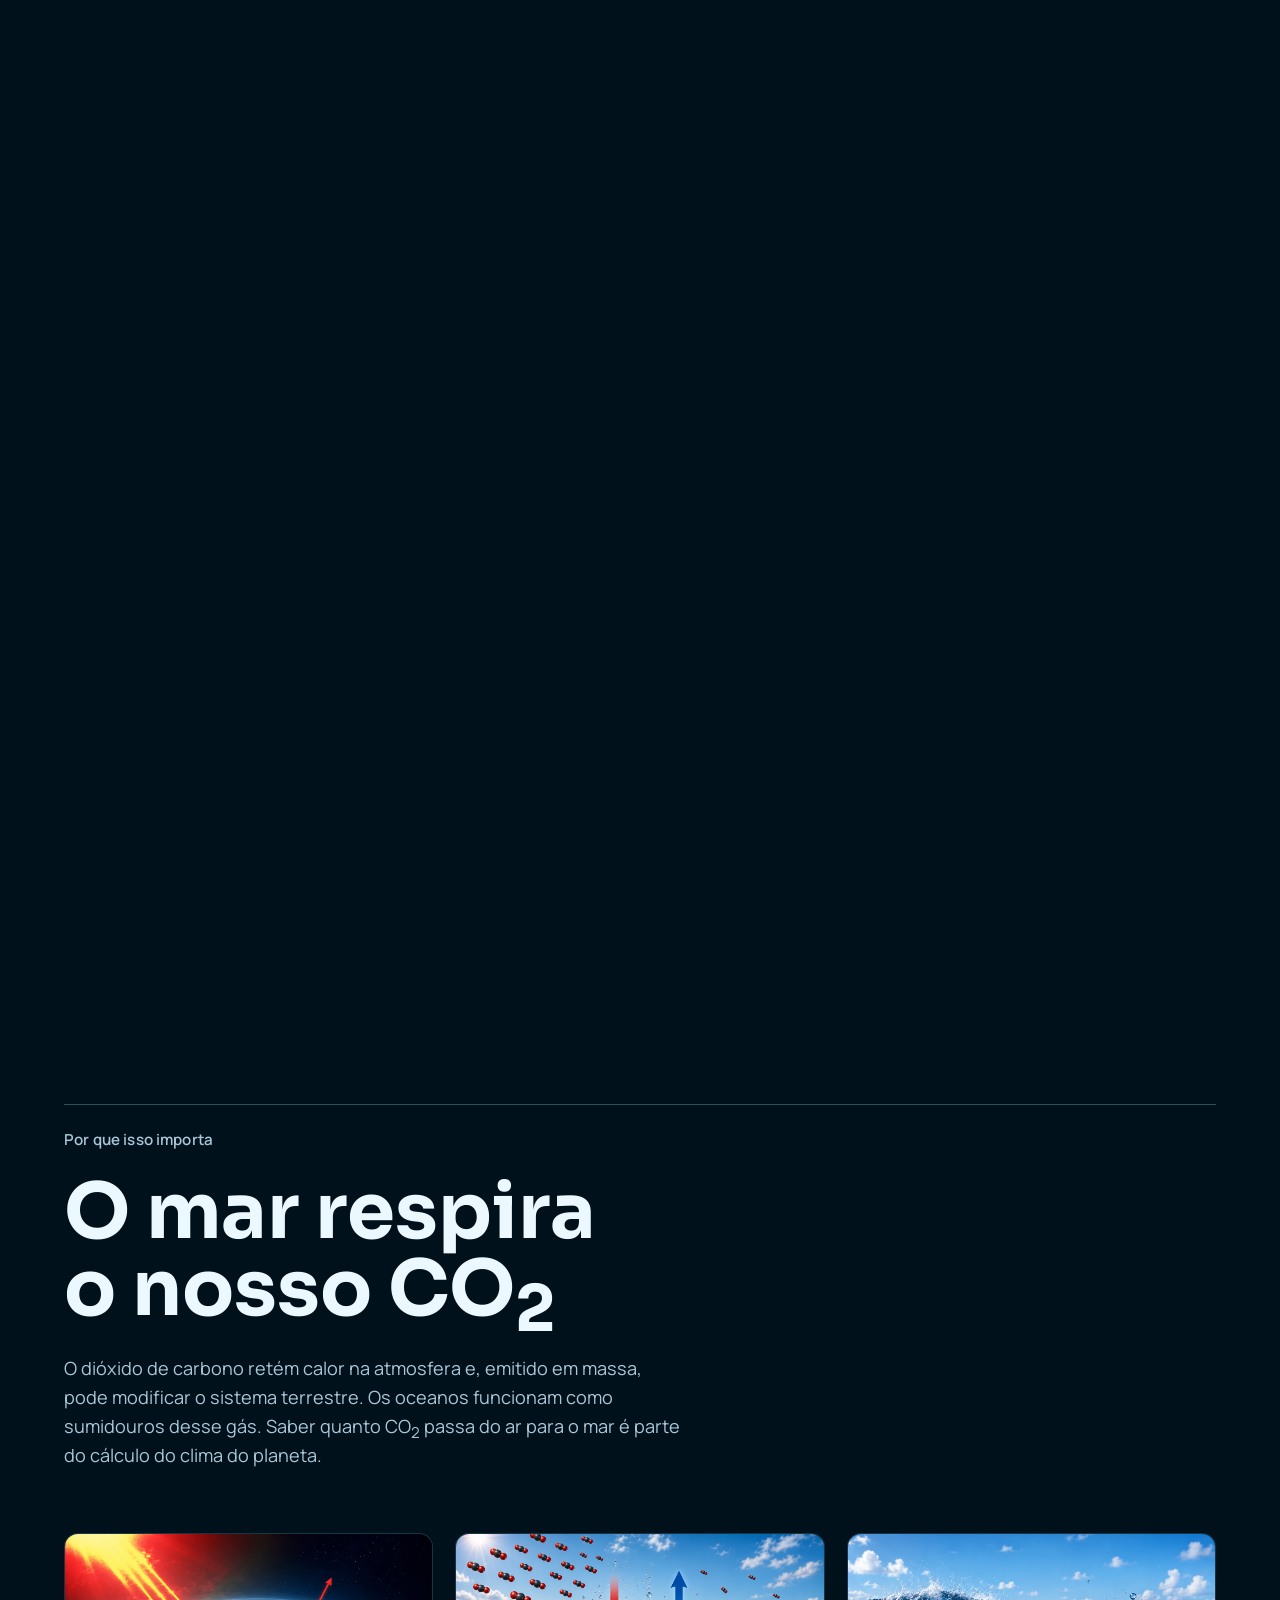
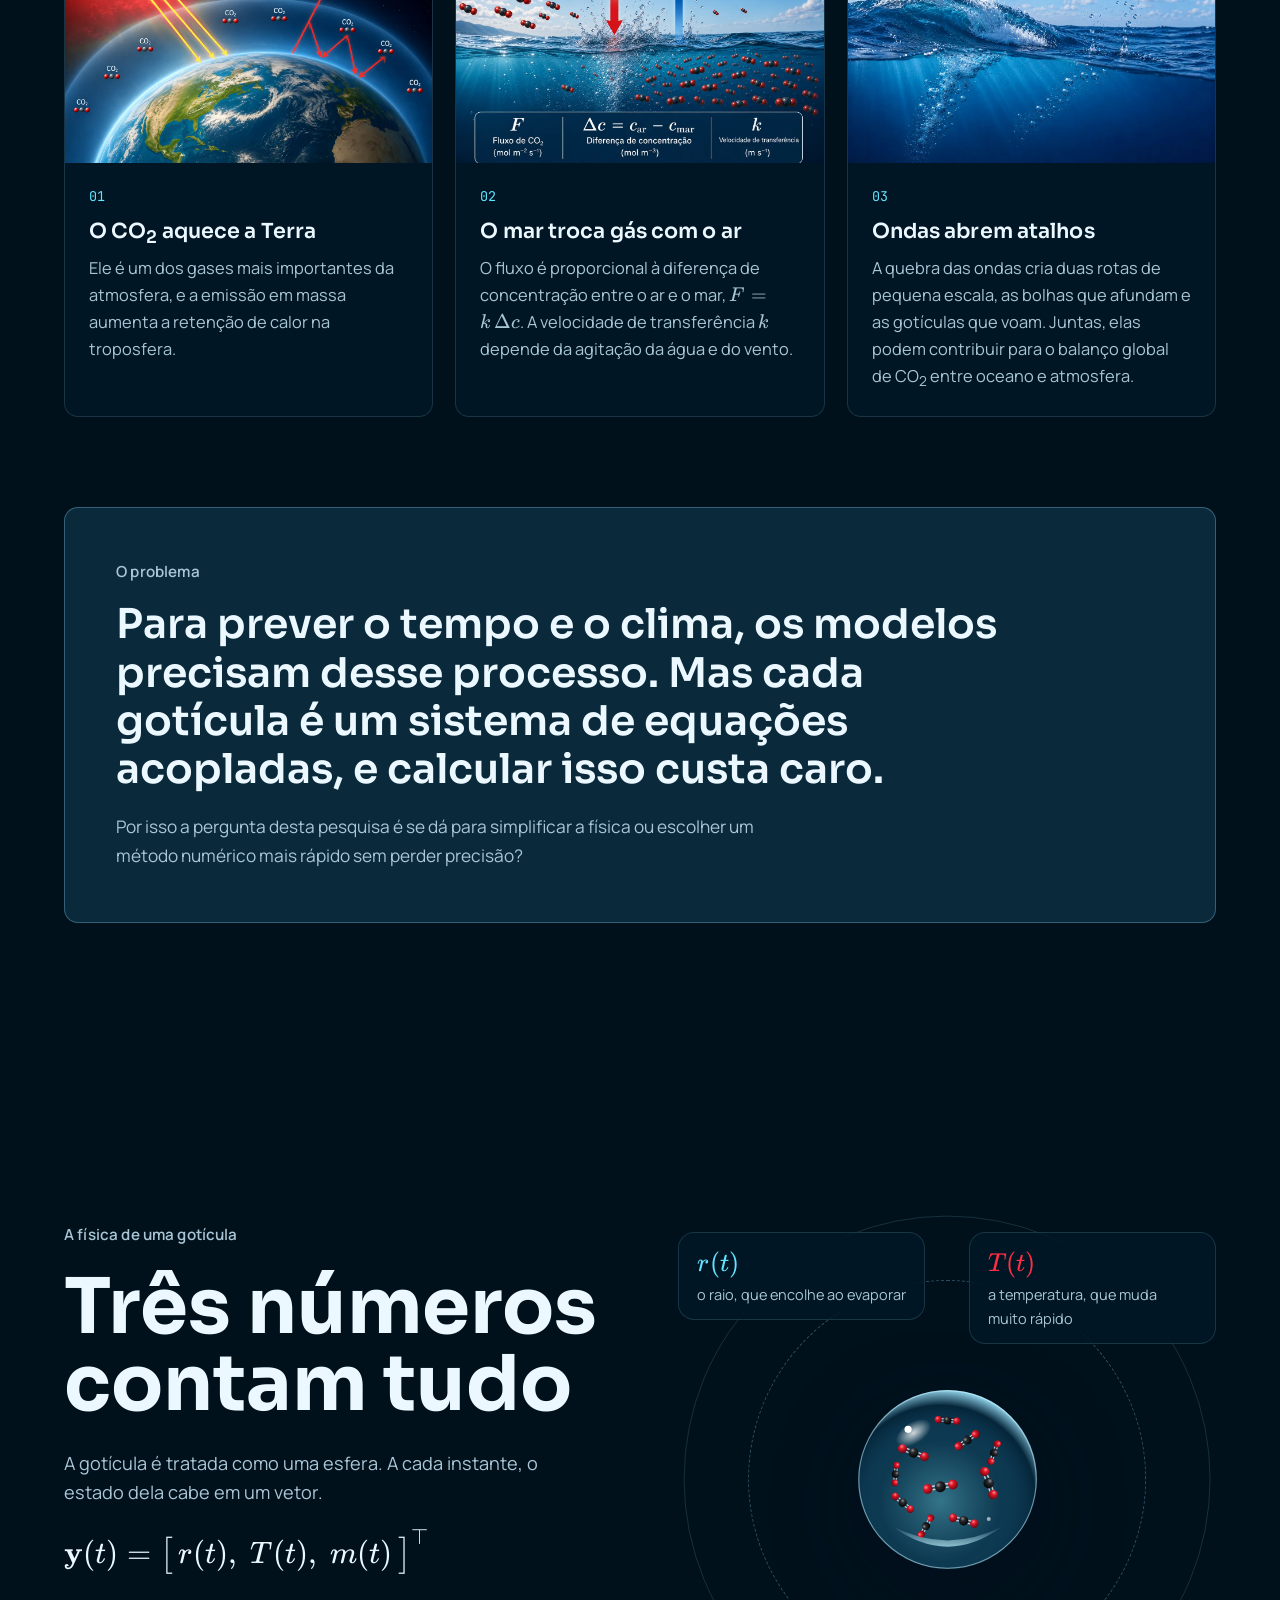
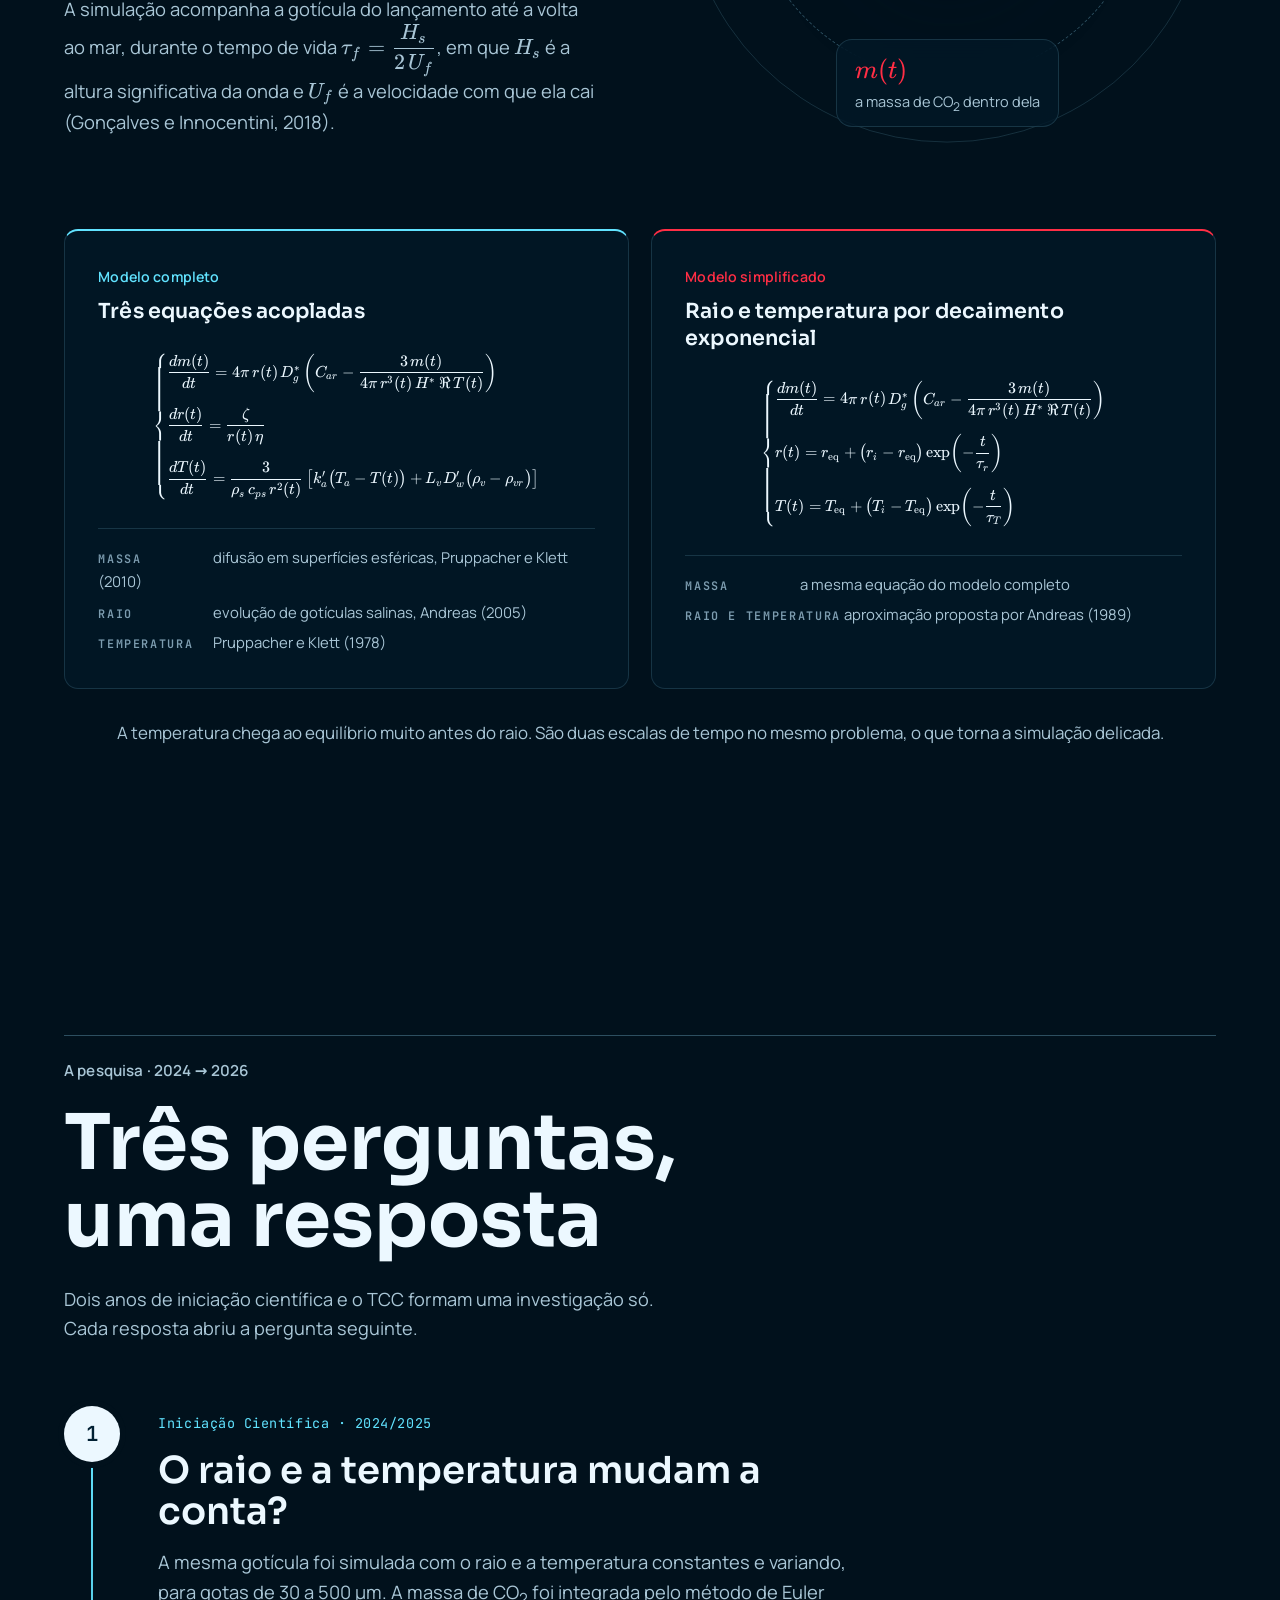
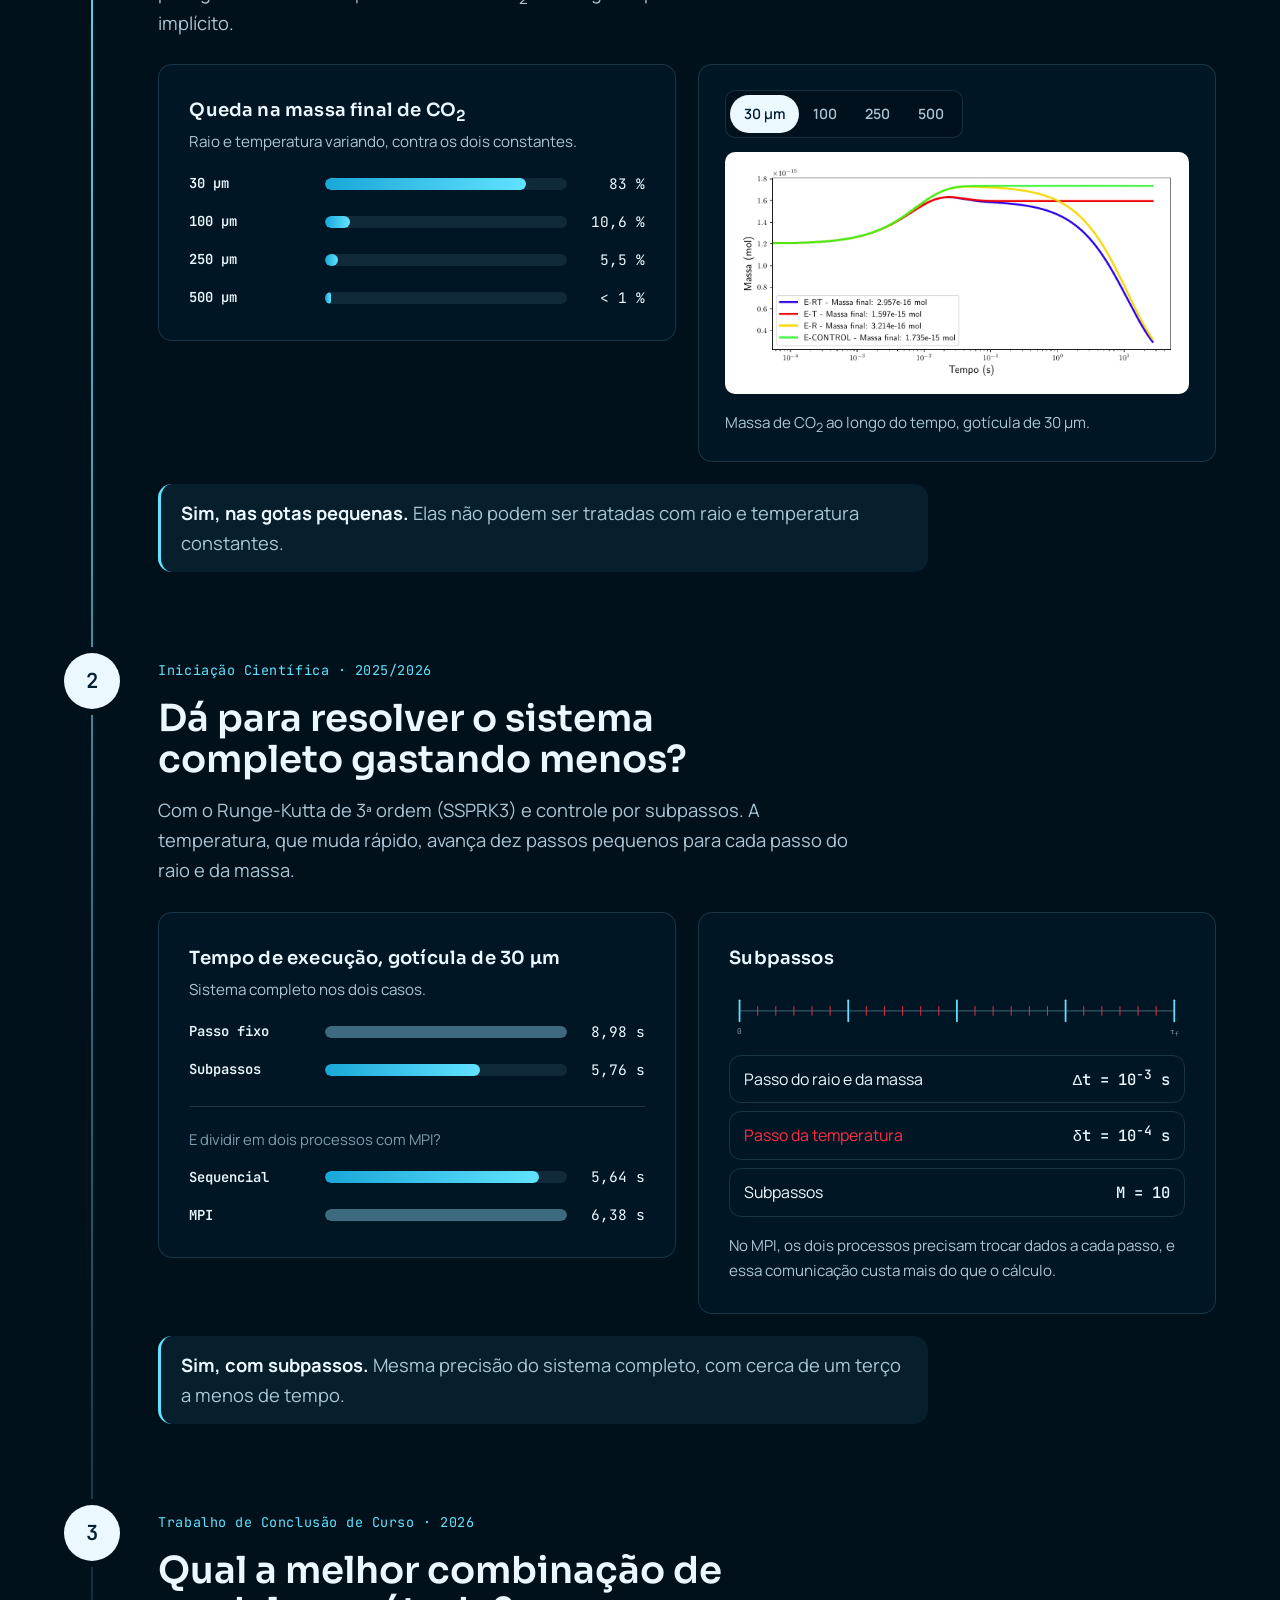
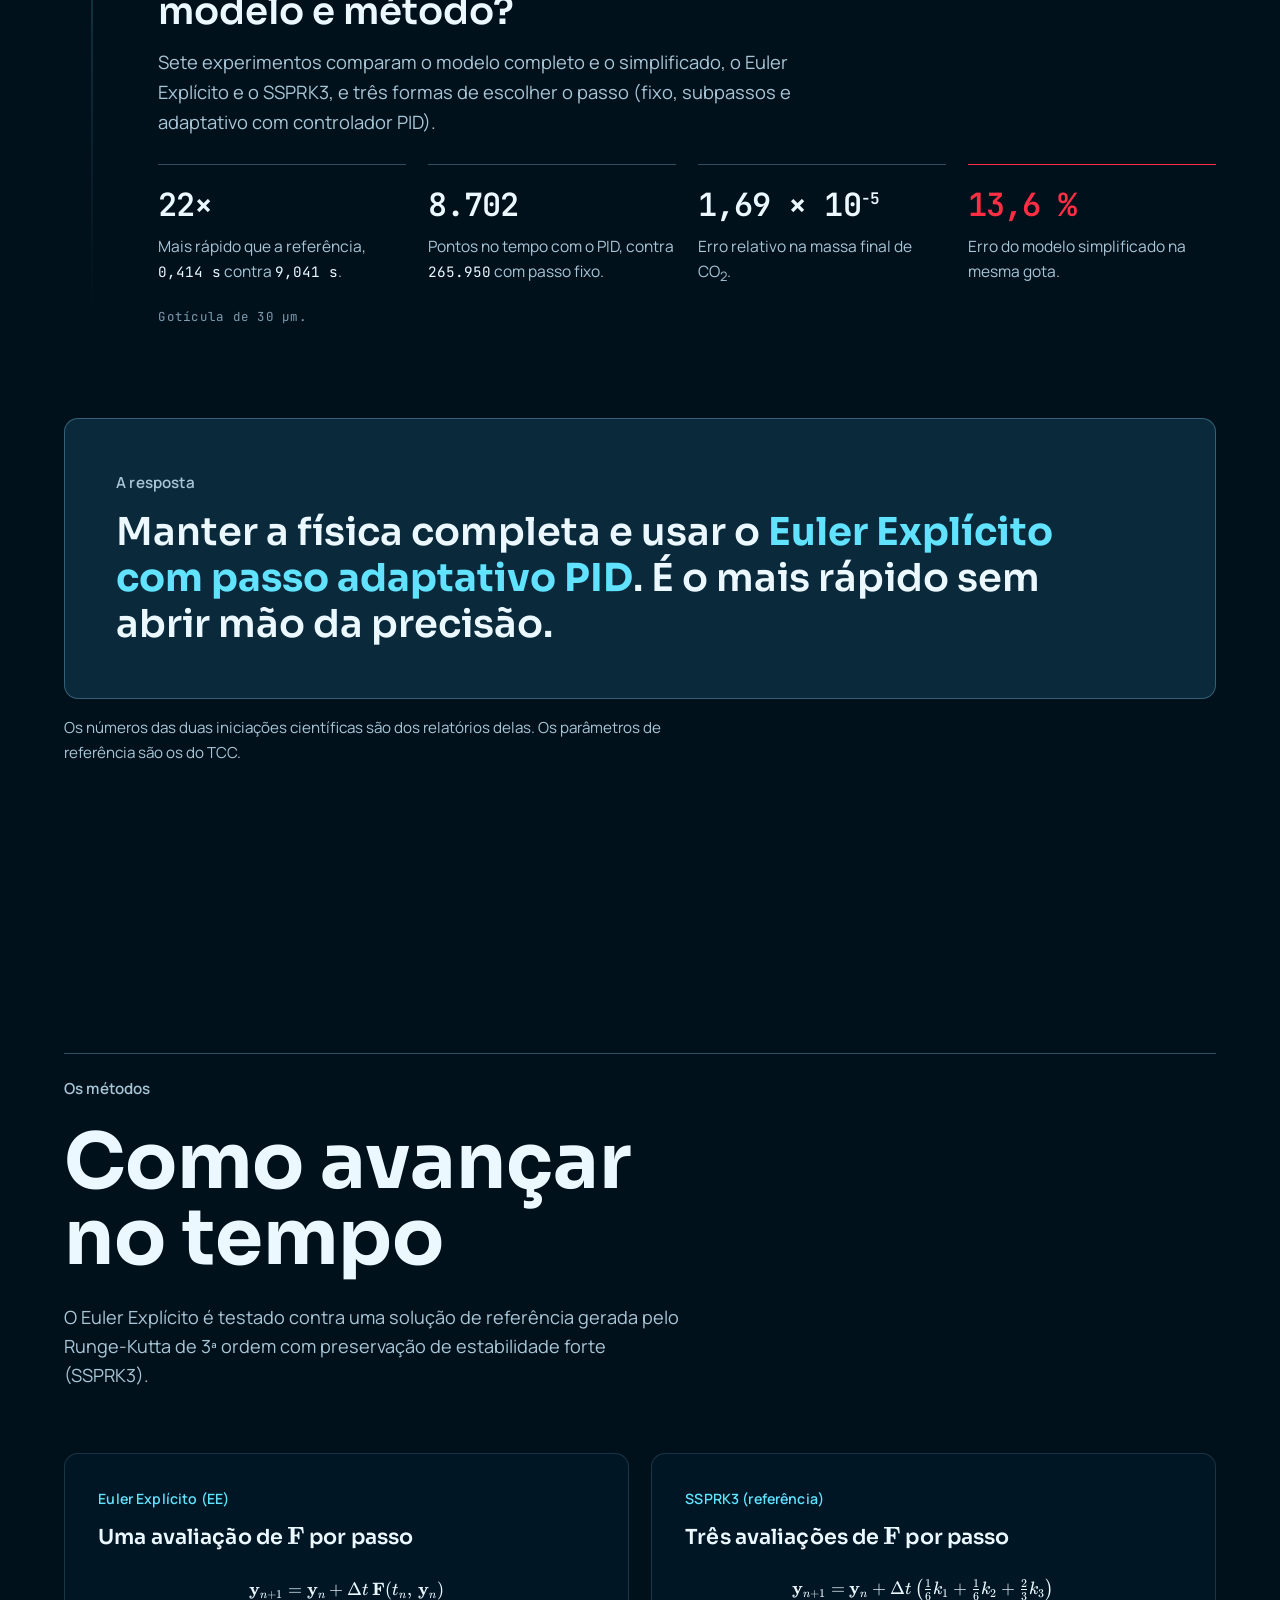
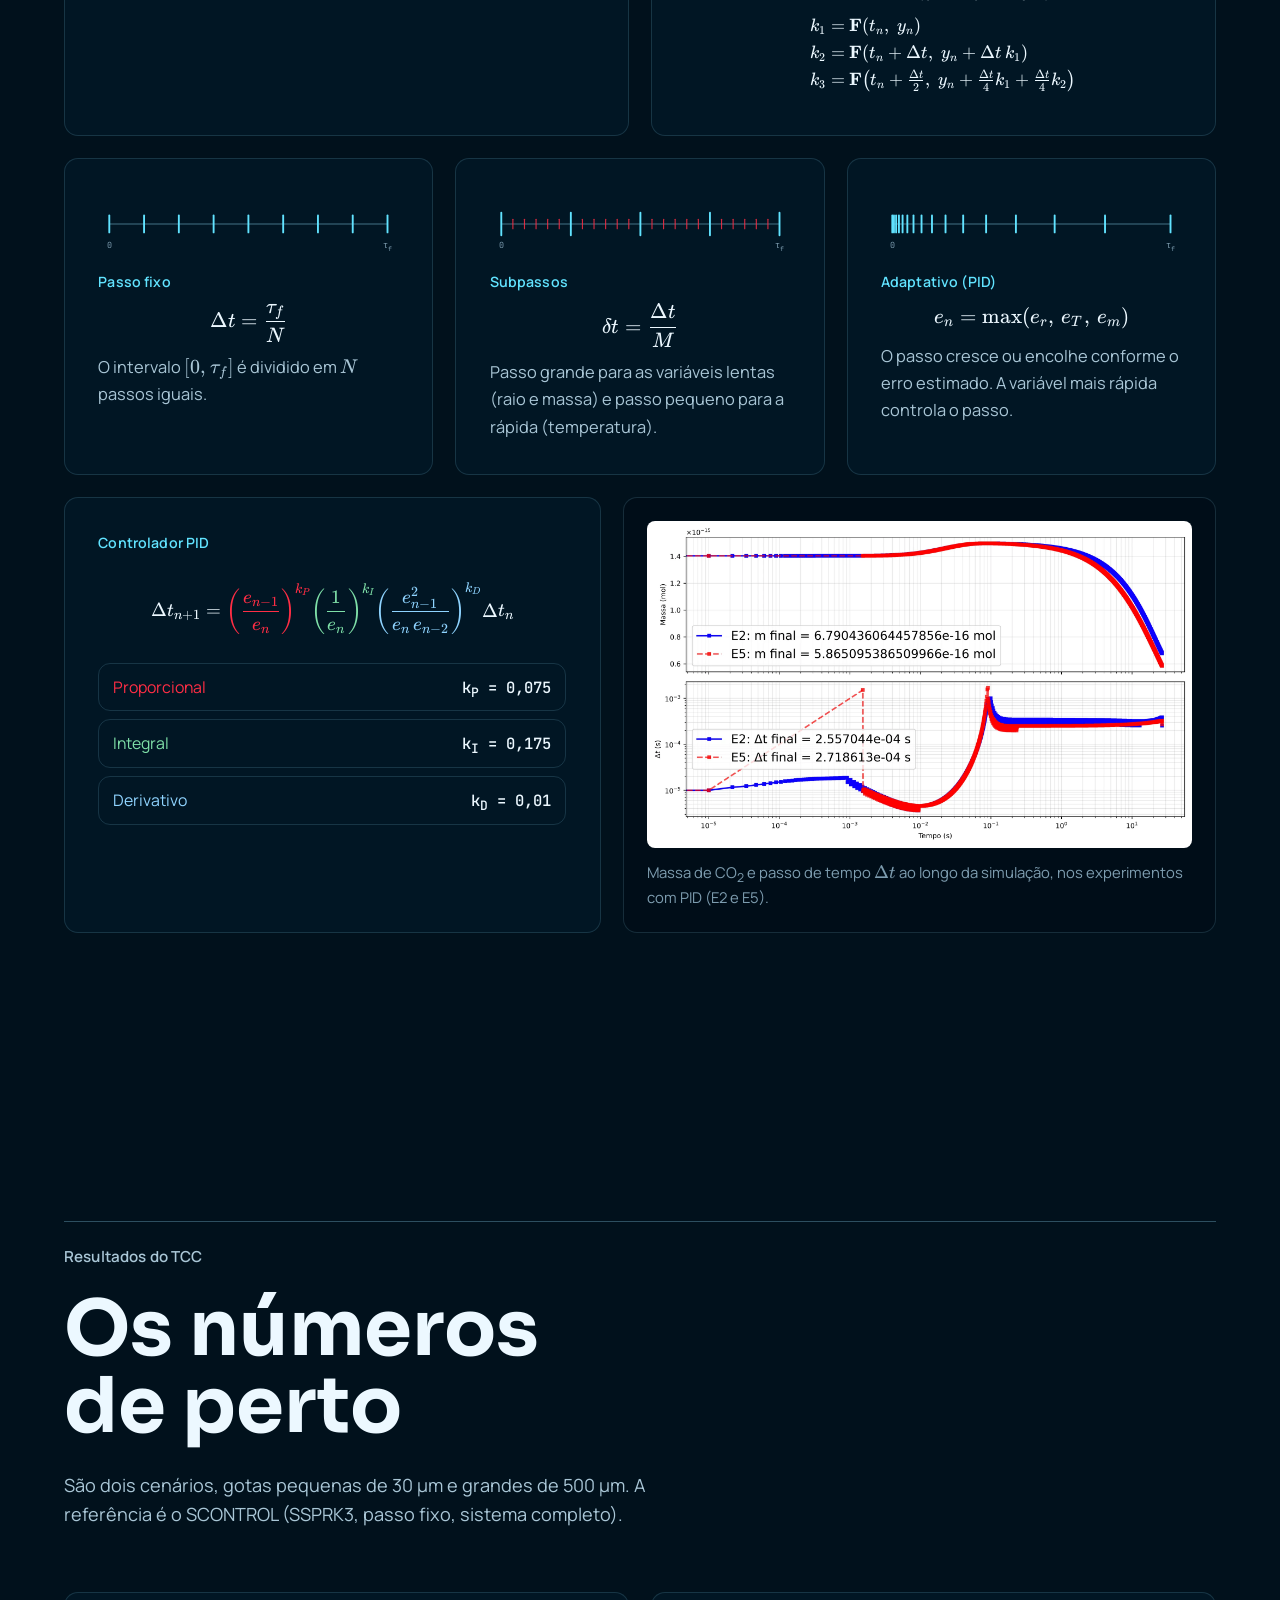
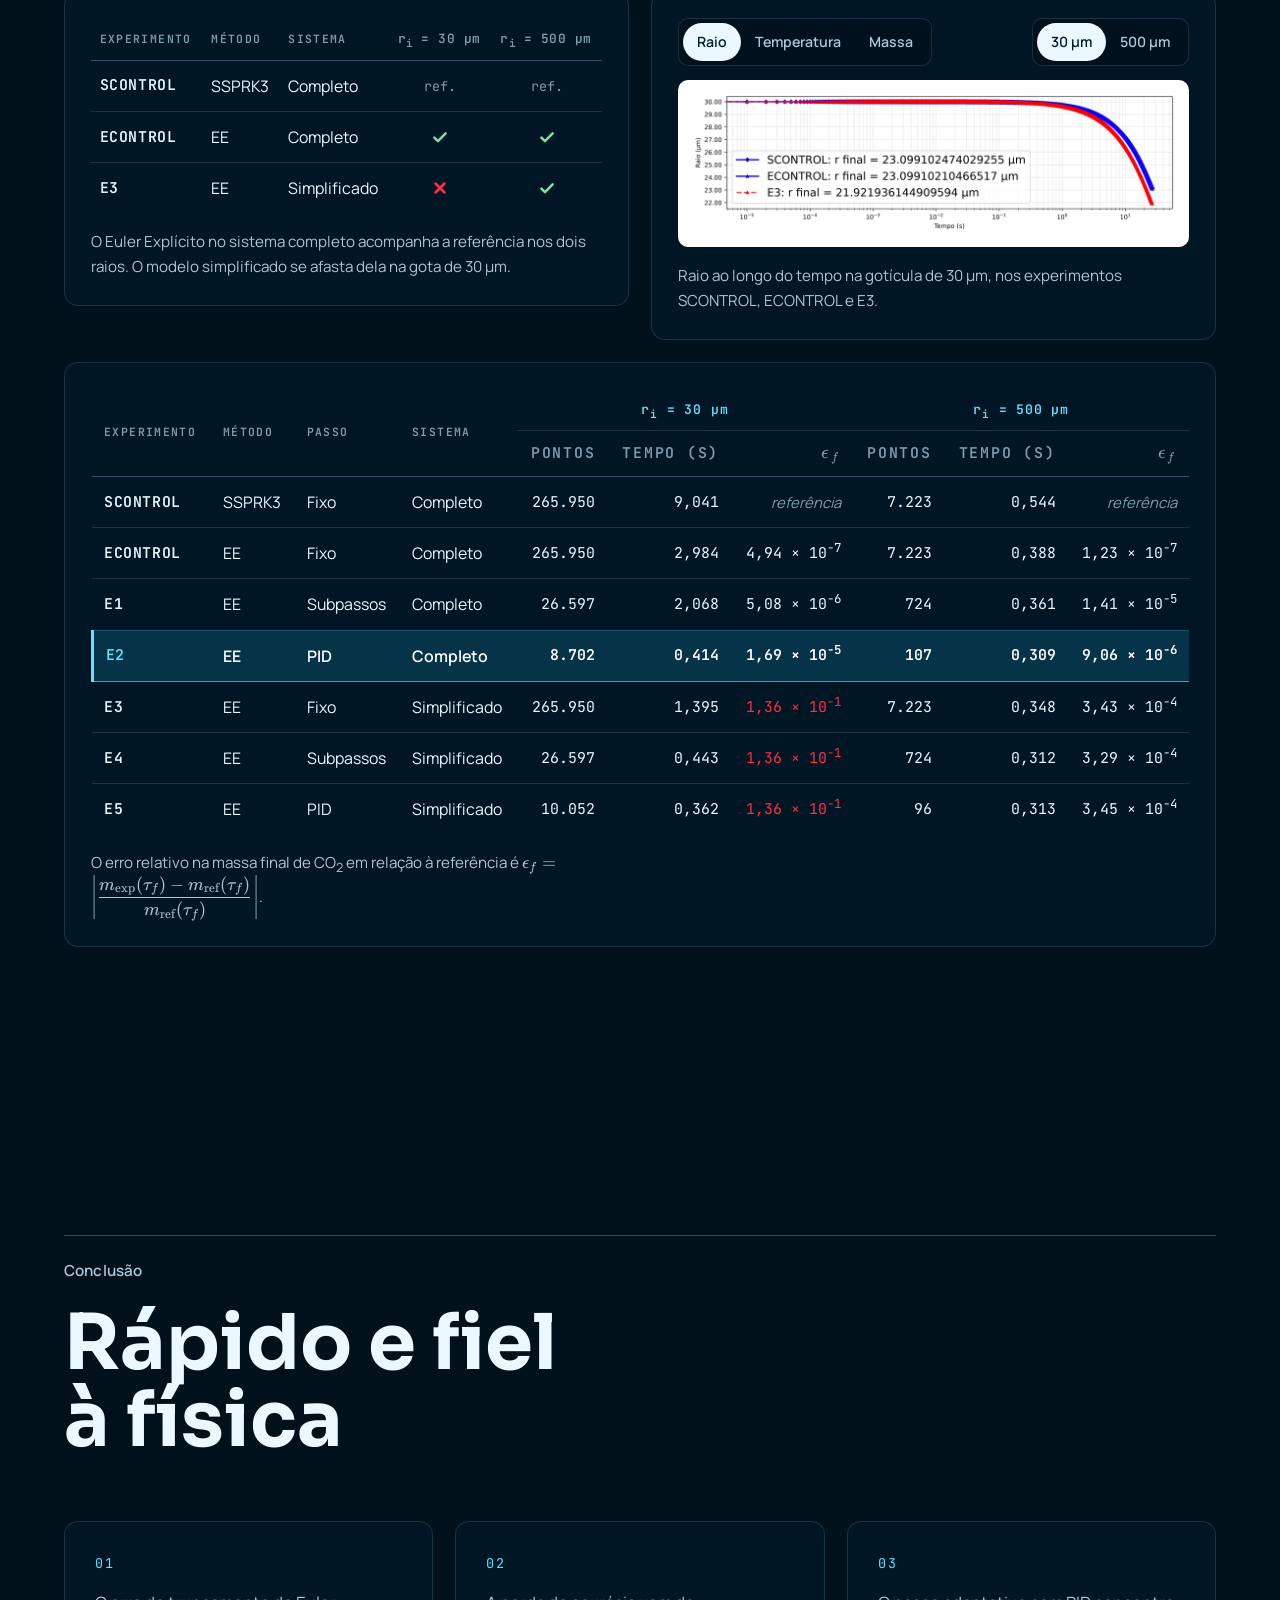
==== commit dd2f07e2: "Abertura com "Ver animação" ao lado de "Ver a defesa" O botão da animação sai da barra de baixo e va" ====
--- a/index.html
+++ b/index.html
@@ -17,7 +17,7 @@
   <link rel="preload" href="site/vendor/fonts/manrope-latin-wght-normal.woff2" as="font" type="font/woff2" crossorigin>
   <link rel="stylesheet" href="site/vendor/katex/katex.min.css">
   <link rel="stylesheet" href="site/vendor/lenis/lenis.css">
-  <link rel="stylesheet" href="site/css/style.css?v=19">
+  <link rel="stylesheet" href="site/css/style.css?v=23">
 </head>
 <body>
   <a class="skip" href="#impacto">Pular para o conteúdo</a>
@@ -87,12 +87,15 @@
             <h1 class="cap__display">O caminho<br>do CO<sub>2</sub></h1>
             <p class="cap__lead">Uma gotícula sai da crista da onda, absorve gás carbônico do ar e o leva para o fundo do mar. Como calcular isso com precisão, sem gastar uma eternidade?</p>
             <div class="cap__cta">
+              <button type="button" class="btn stage__play" id="stagePlay" aria-label="Ver a animação inteira">
+                <svg viewBox="0 0 16 16" aria-hidden="true"><path class="i-play" d="M5 3v10l8-5z"/><path class="i-pause" d="M5 3v10M11 3v10"/></svg>
+                <span>Ver animação</span>
+              </button>
               <button class="btn btn--ghost" type="button" data-open-player>
                 <svg viewBox="0 0 16 16" aria-hidden="true"><path d="M4 2.5v11l9-5.5z" fill="currentColor"/></svg>
                 Ver a defesa
               </button>
             </div>
-            <p class="cap__byline">Emanuel Pinto Sampaio · orientação do Prof. Dr. Iury Ângelo Gonçalves · São Mateus, ES · 2026</p>
           </article>
 
           <article class="cap" data-from="0.13" data-to="0.29" data-poster="site/media/story-2.webp">
@@ -133,12 +136,8 @@
           <p class="hud__src">t vai de 0 até \(\tau_f \approx 0{,}72\) s. Valores da simulação de referência (SCONTROL) do TCC.</p>
         </aside>
 
-        <!-- Botões da animação: ver tudo de uma vez ou ir direto a cada passo -->
+        <!-- Botões dos passos da animação: cada um leva direto àquele momento -->
         <nav class="stage__bar" aria-label="Passos da animação">
-          <button type="button" class="stage__play" id="stagePlay" aria-label="Ver a animação inteira">
-            <svg viewBox="0 0 16 16" aria-hidden="true"><path class="i-play" d="M5 3v10l8-5z"/><path class="i-pause" d="M5 3v10M11 3v10"/></svg>
-            <span>Ver animação</span>
-          </button>
           <button type="button" class="stage__step" data-p="0.21">Na crista</button>
           <button type="button" class="stage__step" data-p="0.45">No ar</button>
           <button type="button" class="stage__step" data-p="0.70">A queda</button>
--- a/site/css/style.css
+++ b/site/css/style.css
@@ -282,14 +282,13 @@
 .cap__display sub { font-size: 0.42em; vertical-align: -0.02em; letter-spacing: 0; }
 .cap__lead { margin-top: 24px; max-width: 46ch; font-size: clamp(1.05rem, 1.45vw, 1.28rem); color: rgba(236, 248, 255, 0.86); }
 .cap__cta { display: flex; flex-wrap: wrap; gap: 12px; margin-top: 30px; }
-.cap__byline { margin-top: 28px; font-family: var(--mono); font-size: 0.72rem; letter-spacing: 0.08em; color: rgba(220, 240, 250, 0.7); }
 .cap__title {
   margin-top: 14px;
   font-family: var(--display); font-weight: 800;
   font-size: clamp(2.3rem, 5.2vw, 4.7rem); line-height: 1; letter-spacing: -0.005em;
   text-shadow: 0 8px 40px rgba(0, 20, 40, 0.55);
 }
-.cap > p:not(.kicker):not(.cap__lead):not(.cap__byline) {
+.cap > p:not(.kicker):not(.cap__lead) {
   margin-top: 18px; max-width: 44ch; font-size: clamp(1rem, 1.3vw, 1.15rem); color: rgba(236, 248, 255, 0.88);
   text-shadow: 0 2px 18px rgba(0, 20, 40, 0.6);
 }
@@ -319,7 +318,7 @@
 /* Barra de progresso da viagem */
 .stage__bar {
   position: absolute; left: var(--gutter); right: calc(var(--gutter) + 26px); bottom: clamp(26px, 5vh, 46px); z-index: 2;
-  display: grid; grid-template-columns: auto 18fr 30fr 20fr 20fr; column-gap: clamp(16px, 2.5vw, 36px); align-items: end;
+  display: grid; grid-template-columns: 18fr 30fr 20fr 20fr; padding-left: 12%; column-gap: clamp(16px, 2.5vw, 36px); align-items: end;
   font-family: var(--mono); font-size: 0.66rem; letter-spacing: 0.16em; text-transform: uppercase; color: rgba(220, 240, 250, 0.6);
 }
 /* cada passo é um botão que leva direto àquele momento da animação */
@@ -334,16 +333,13 @@
 }
 .stage__step:hover, .stage__step.is-on { color: #fff; }
 .stage__step.is-on::before { background: var(--cyan); opacity: 1; box-shadow: 0 0 10px var(--cyan); }
-/* "Ver tudo": botão cheio e claro, o mais visível da barra, com um pulso suave enquanto parado */
-.stage__bar .stage__play {
-  position: relative; align-self: center; margin-bottom: 14px;
-  gap: 10px; padding: 10px 20px 10px 12px; border-radius: 999px;
+/* "Ver animação": botão cheio e claro na abertura, com um pulso suave para chamar atenção */
+.stage__play {
+  position: relative; padding: 9px 22px 9px 9px; border-radius: 999px;
   background: #fff; color: #012033;
-  font-family: var(--body); font-size: 0.92rem; font-weight: 700; letter-spacing: 0.01em; text-transform: none;
   box-shadow: 0 10px 30px -8px rgba(0, 0, 0, 0.55);
-  transition: transform 0.25s var(--ease), background 0.25s;
-}
-.stage__bar .stage__play:hover { transform: translateY(-2px); background: #e9fbff; }
+}
+.stage__play:hover { background: #e9fbff; }
 .stage__play::after {
   content: ""; position: absolute; inset: -5px; border-radius: inherit;
   border: 2px solid rgba(255, 255, 255, 0.7); opacity: 0; pointer-events: none;
@@ -742,10 +738,13 @@
   .cap__display { font-size: 15.5vw; line-height: 0.95; }
   .cap__lead { margin-top: 16px; font-size: 1rem; }
   .cap__cta { margin-top: 22px; }
-  .cap__cta .btn { flex: 1; justify-content: center; }
-  .cap__byline { margin-top: 18px; font-size: 0.66rem; }
+  /* os dois botões da abertura lado a lado */
+  .cap__cta { flex-wrap: nowrap; gap: 10px; }
+  .cap__cta .btn { flex: 1; justify-content: center; padding: 12px 10px; font-size: 0.9rem; gap: 8px; }
+  .cap__cta .stage__play { padding-left: 6px; }
+  .cap__cta .stage__play svg { width: 28px; height: 28px; padding: 8px; }
   .cap__title { font-size: 10.5vw; }
-  .cap > p:not(.kicker):not(.cap__lead):not(.cap__byline) { font-size: 1rem; }
+  .cap > p:not(.kicker):not(.cap__lead) { font-size: 1rem; }
 
   /* painel da gotícula: uma faixa compacta logo abaixo do menu */
   .hud {
@@ -761,12 +760,10 @@
   .hud dd b { display: block; font-size: 0.8rem; }
   .hud__track { margin-top: 10px; }
   .hud__src { display: none; }
-  .stage__bar { bottom: calc(10px + env(safe-area-inset-bottom)); left: var(--gutter); right: var(--gutter); font-size: 0.56rem; letter-spacing: 0.06em; grid-template-columns: auto repeat(4, 1fr); column-gap: 10px; }
+  .stage__bar { bottom: calc(10px + env(safe-area-inset-bottom)); left: var(--gutter); right: var(--gutter); font-size: 0.56rem; letter-spacing: 0.06em; grid-template-columns: repeat(4, 1fr); padding-left: 0; column-gap: 10px; }
   .stage__bar { column-gap: 8px; letter-spacing: 0.02em; }
   .stage__bar button { padding: 10px 0 12px; gap: 5px; white-space: nowrap; }
-  .stage__play span { display: none; }
-  .stage__bar .stage__play { padding: 6px; margin-bottom: 8px; }
-  .stage__play svg { width: 32px; height: 32px; padding: 9px; }
+
   .stage__step::before { width: 6px; height: 6px; }
 
   /* rolagem leve: sem desfoque atrás dos cartões e sem o granulado (pesam no celular) */
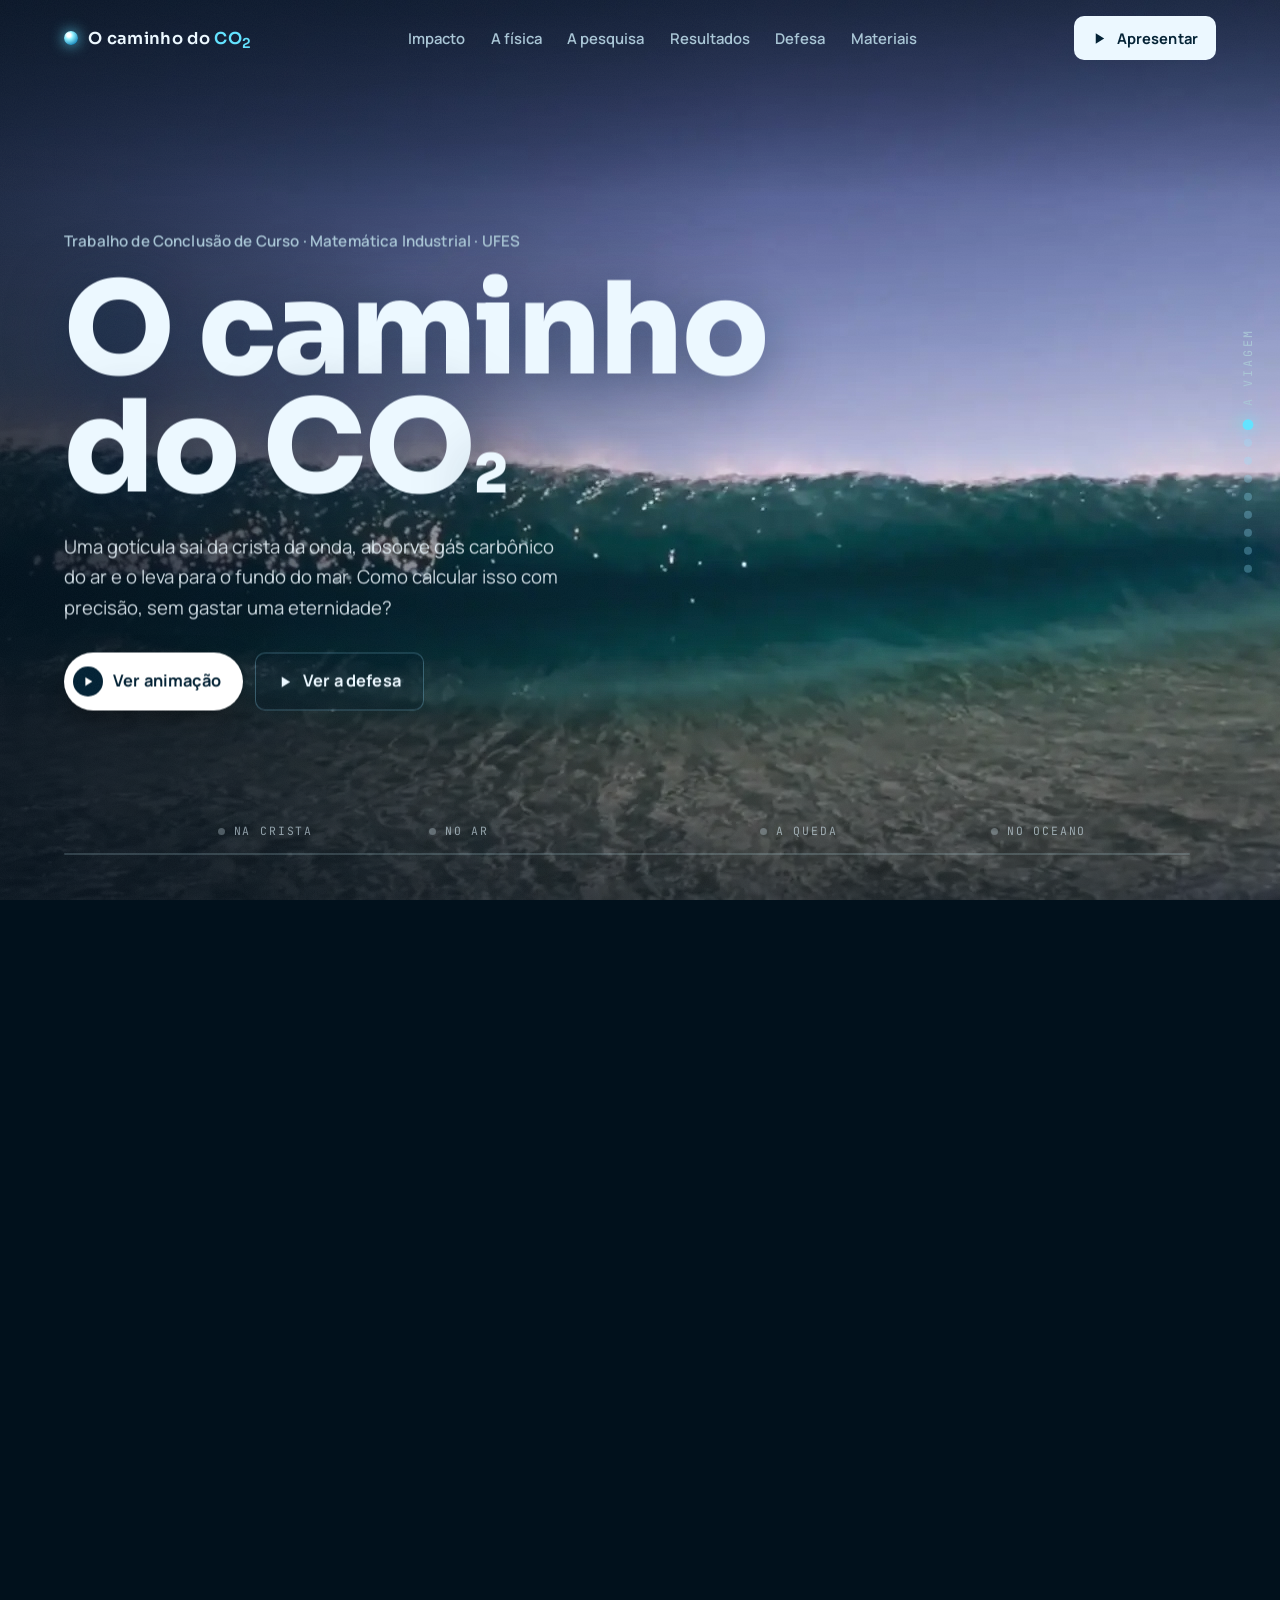
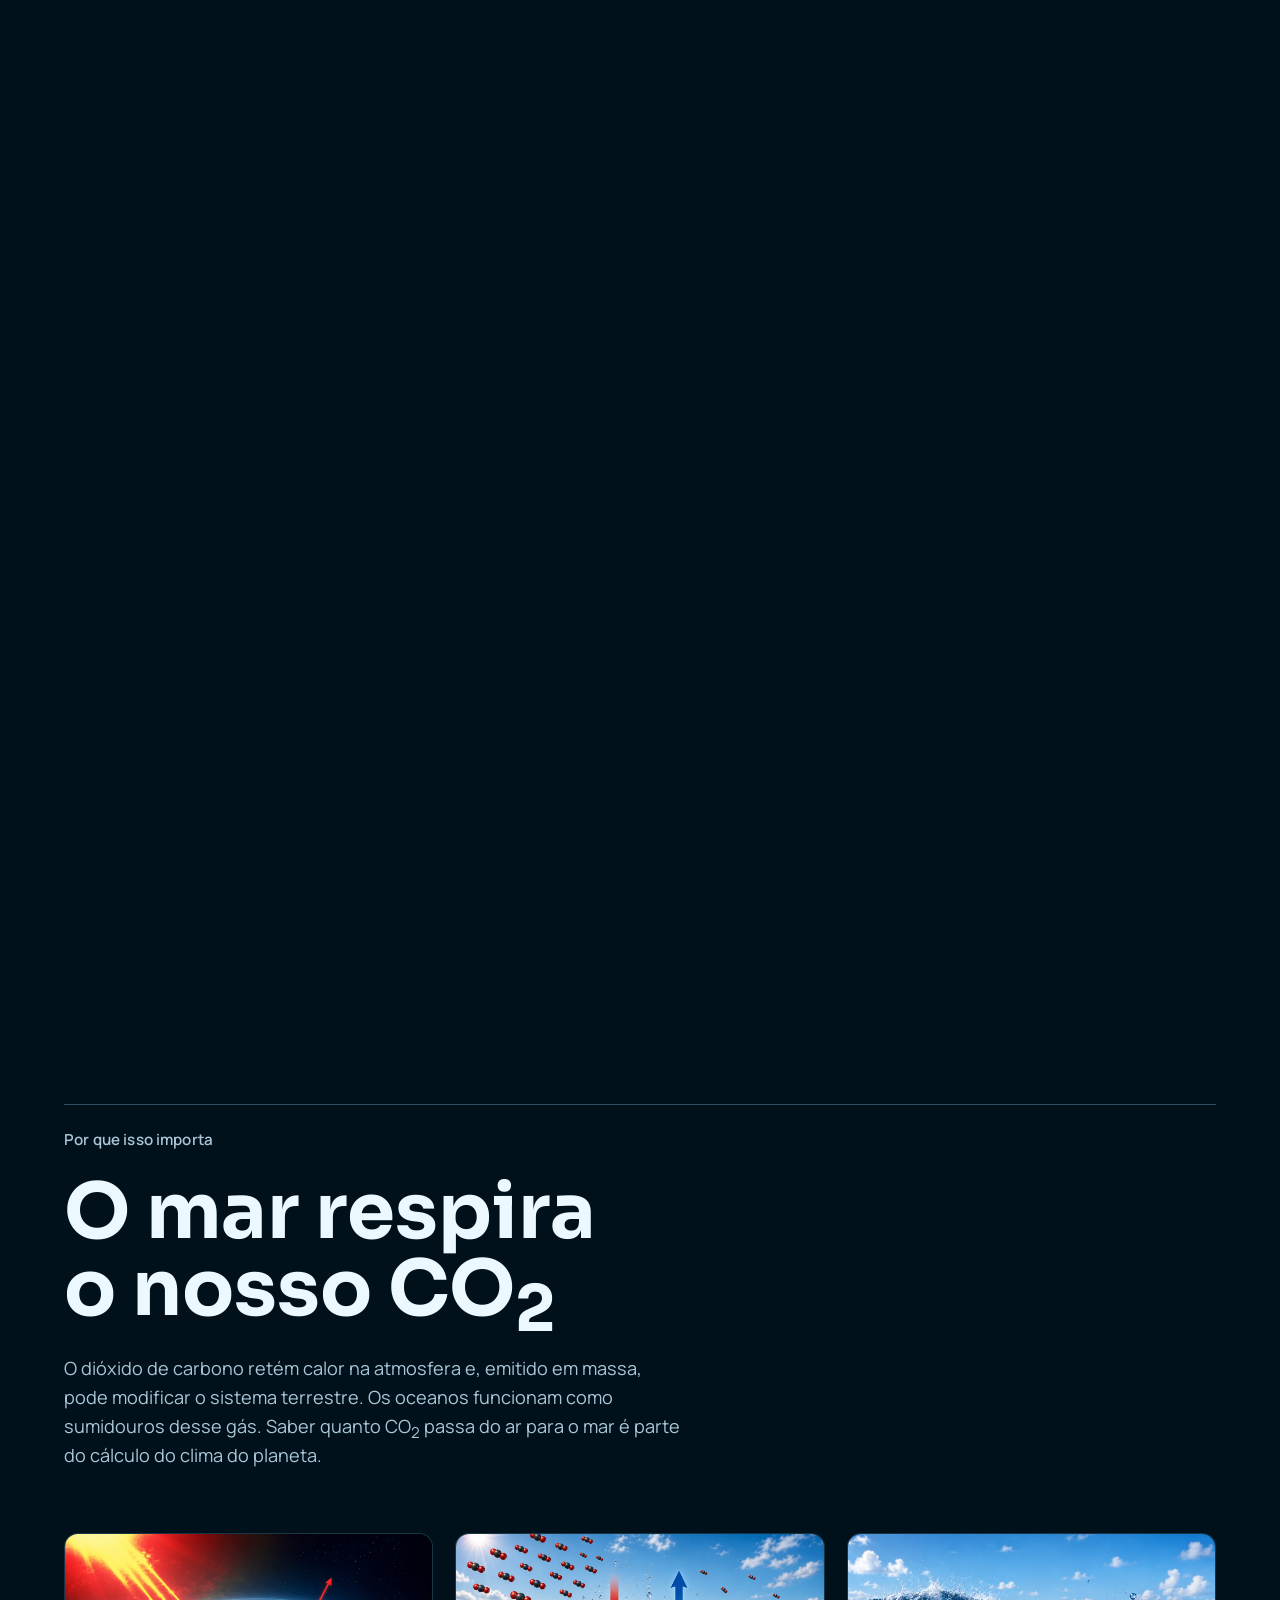
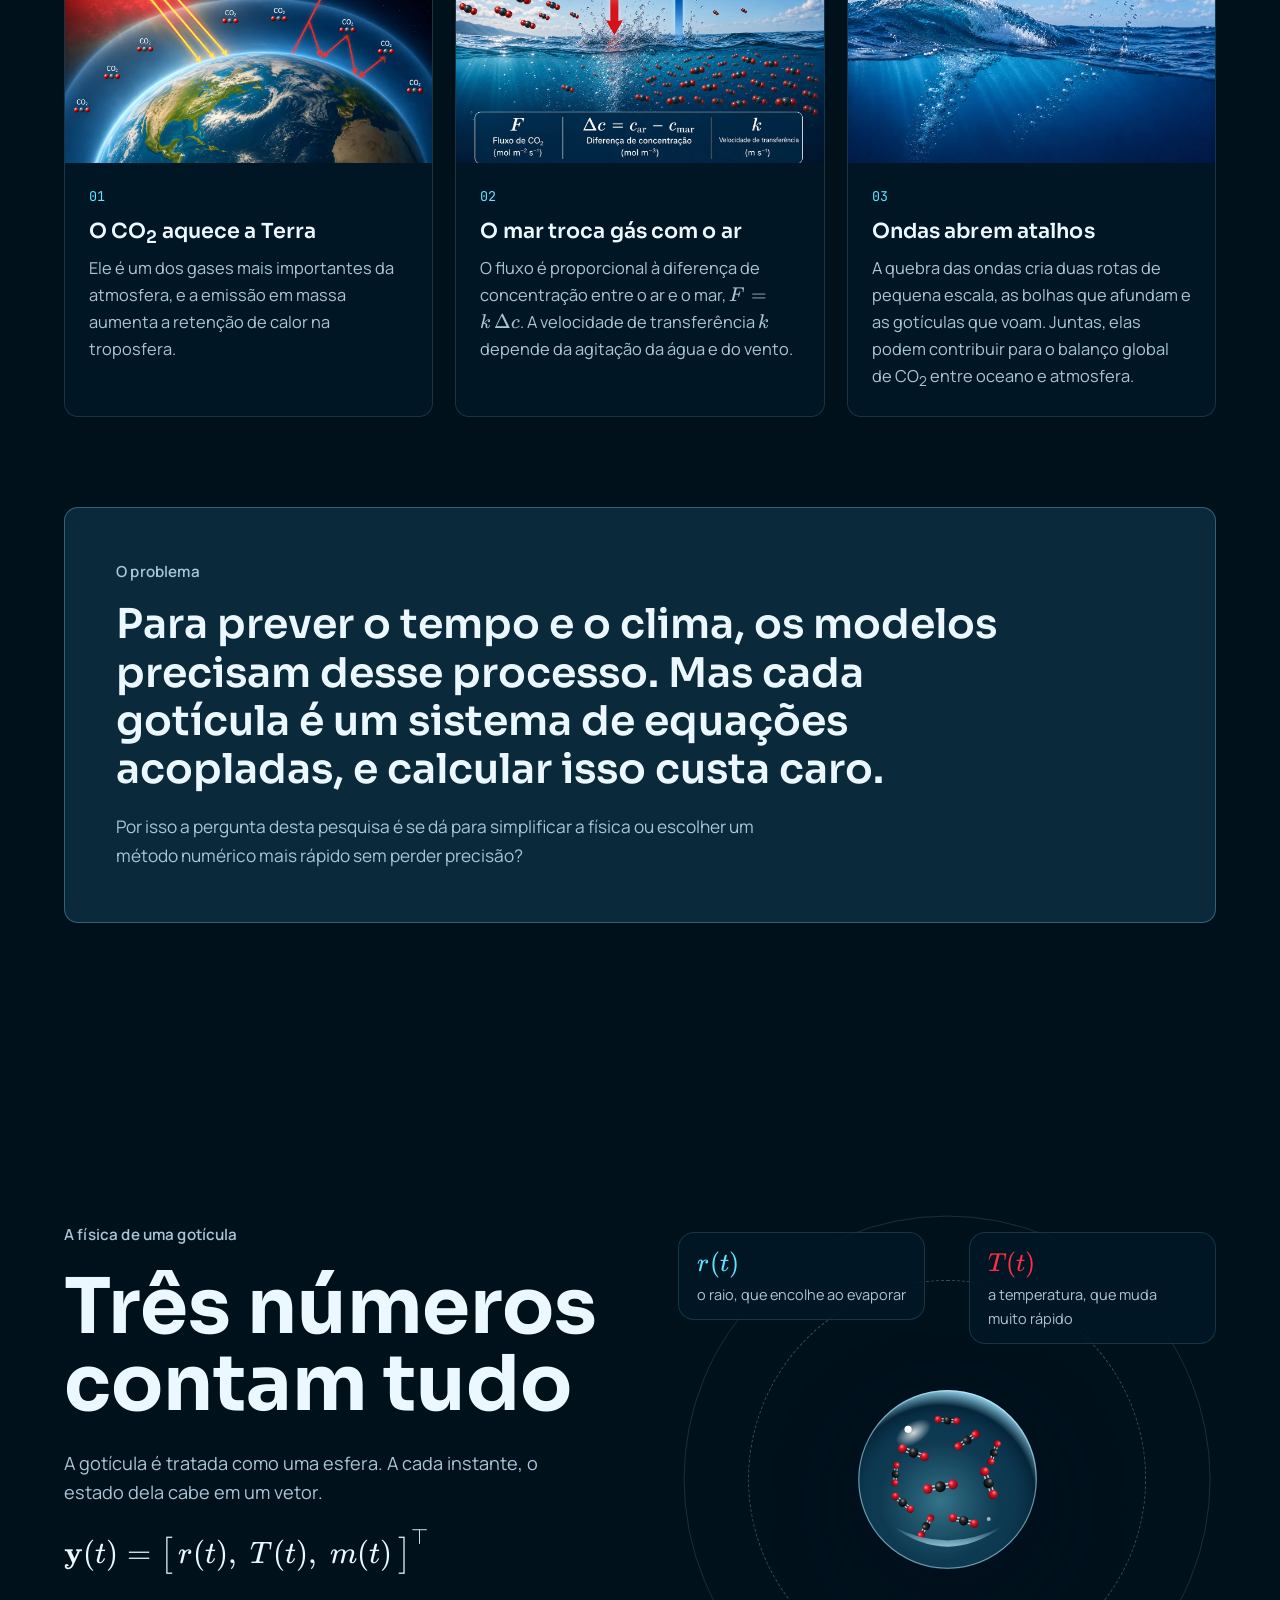
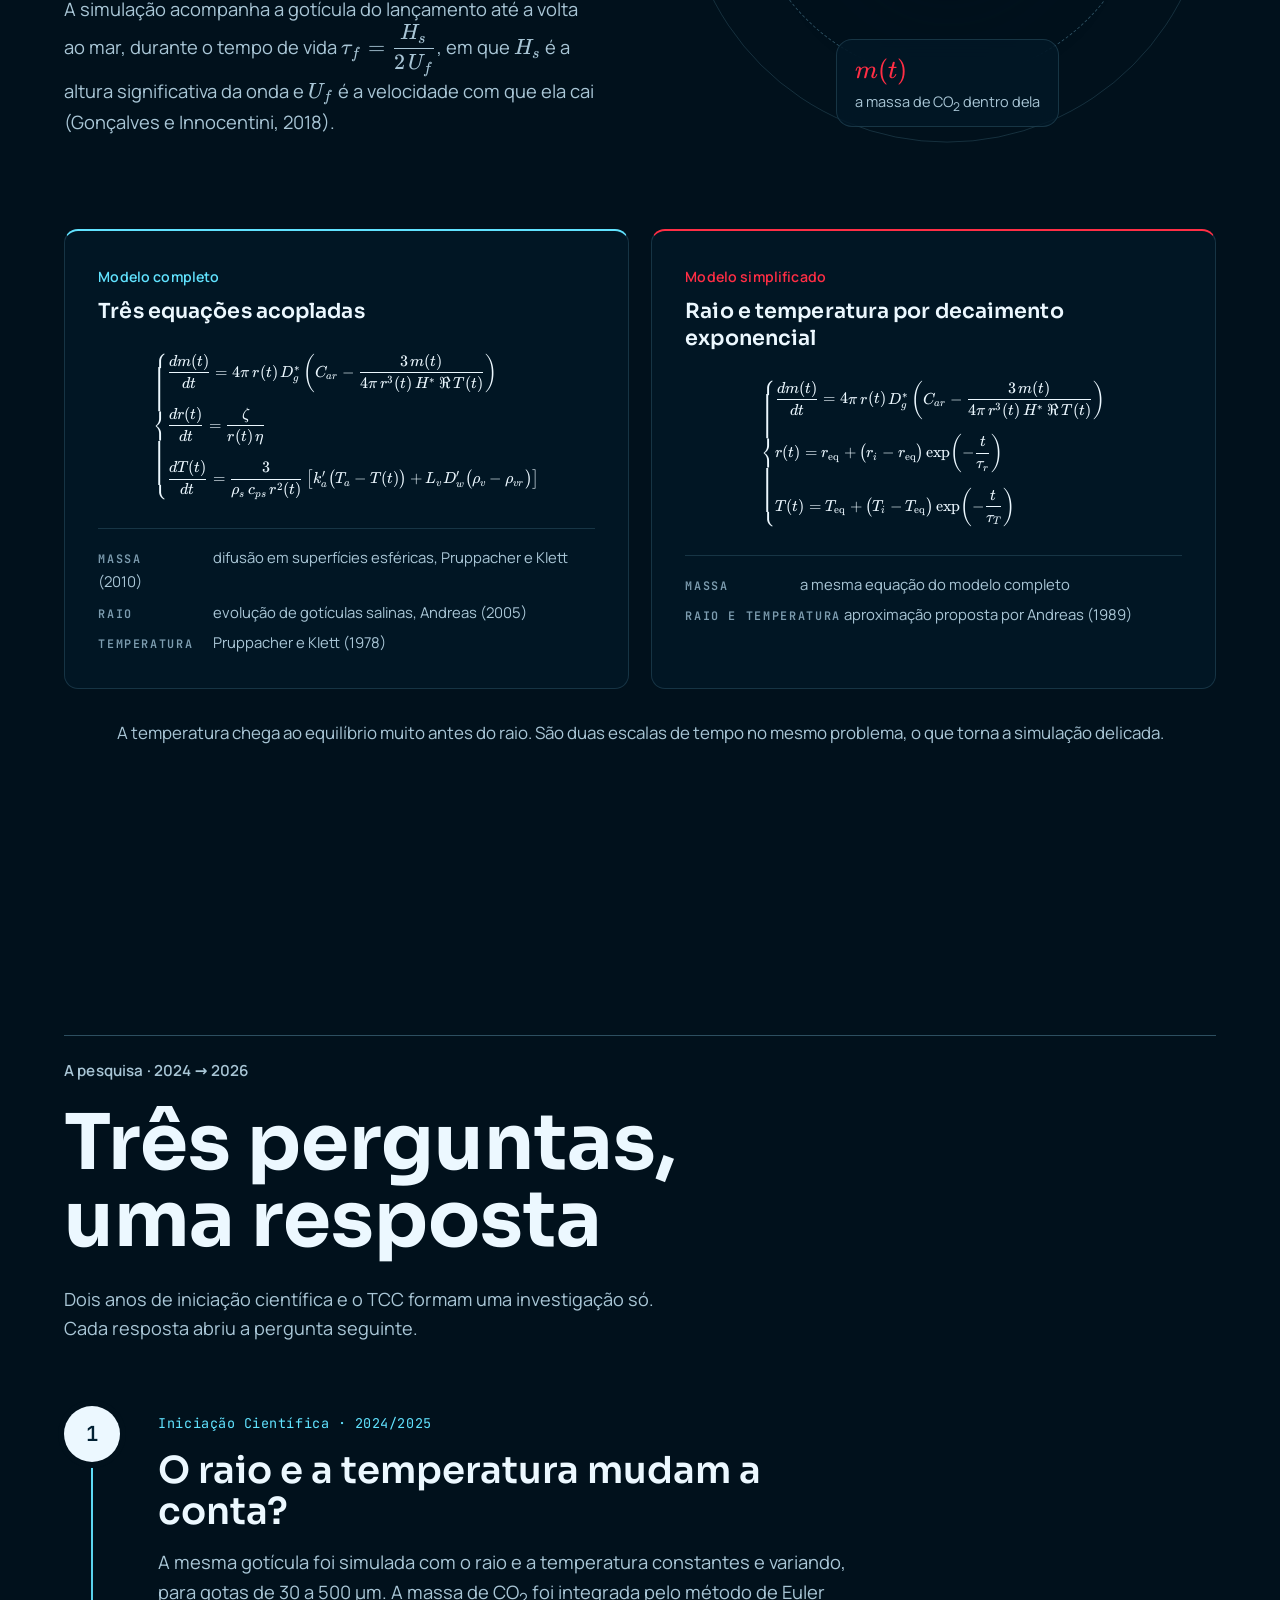
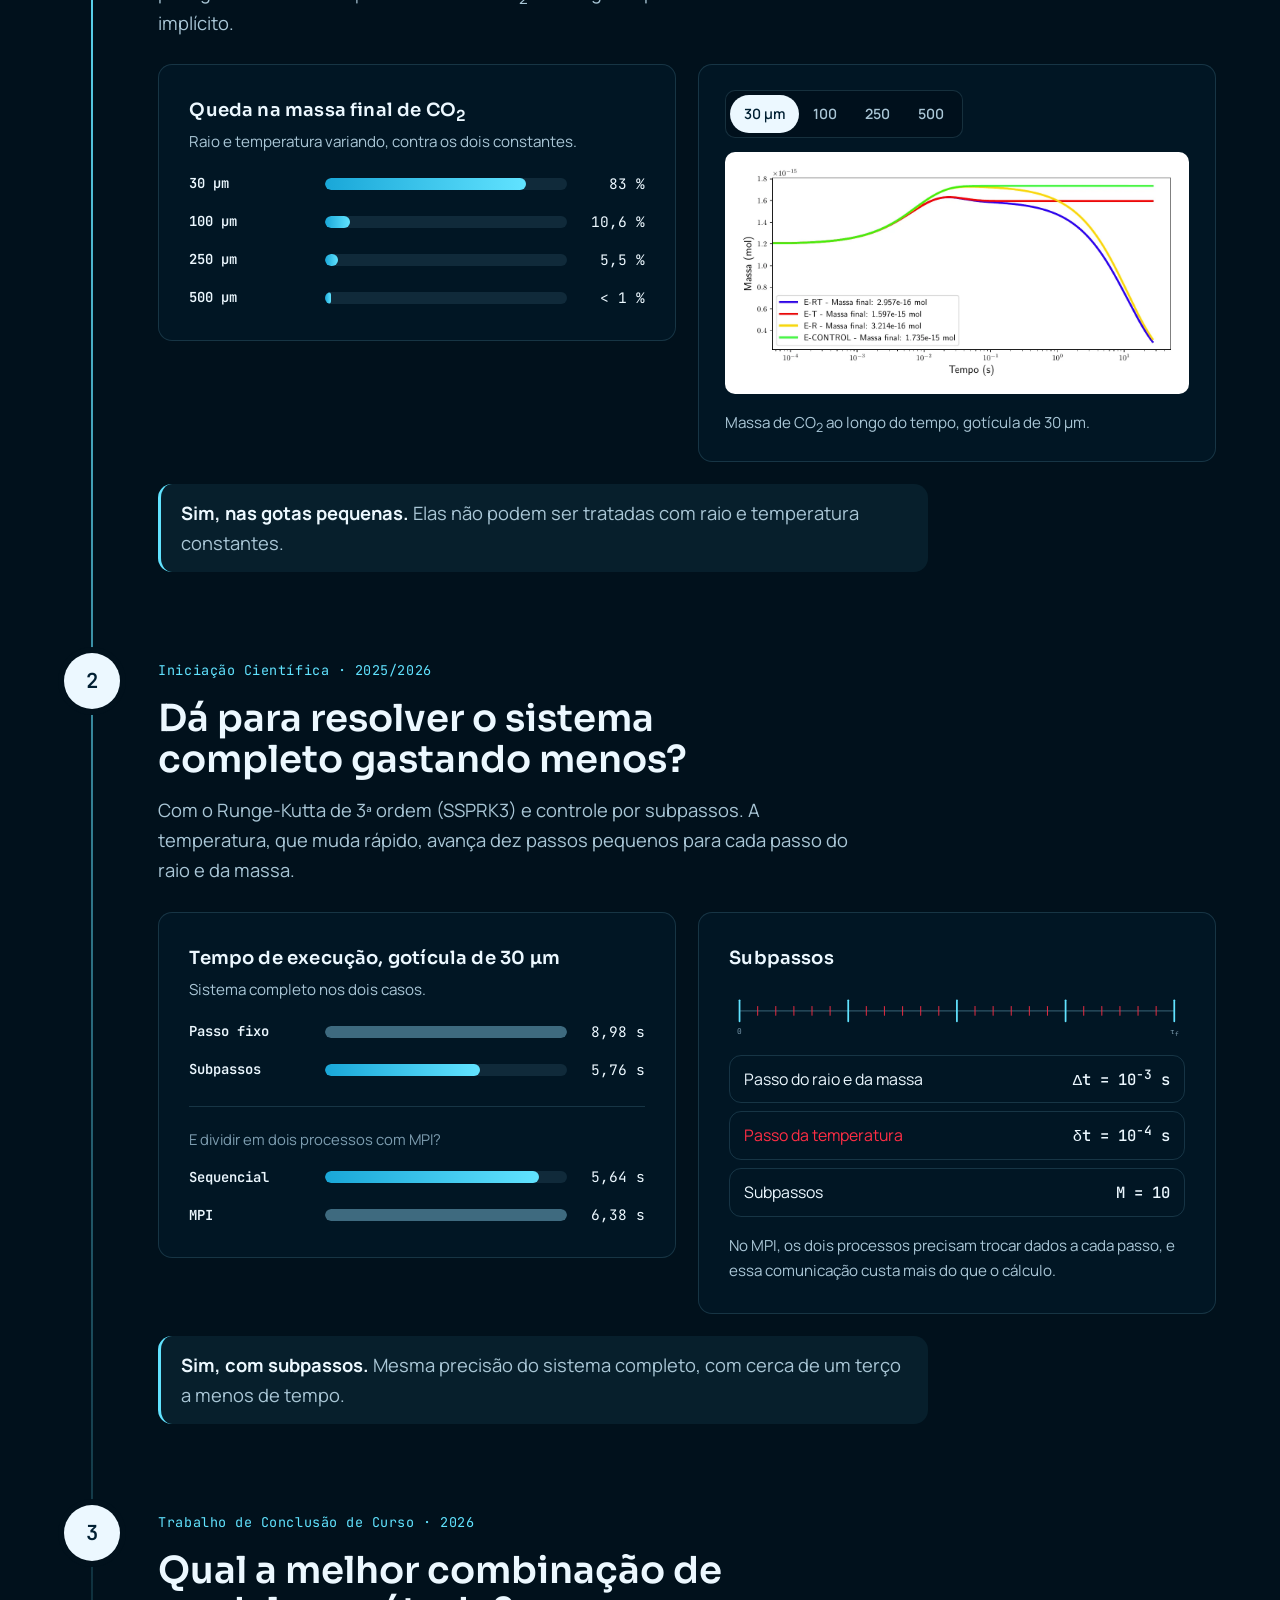
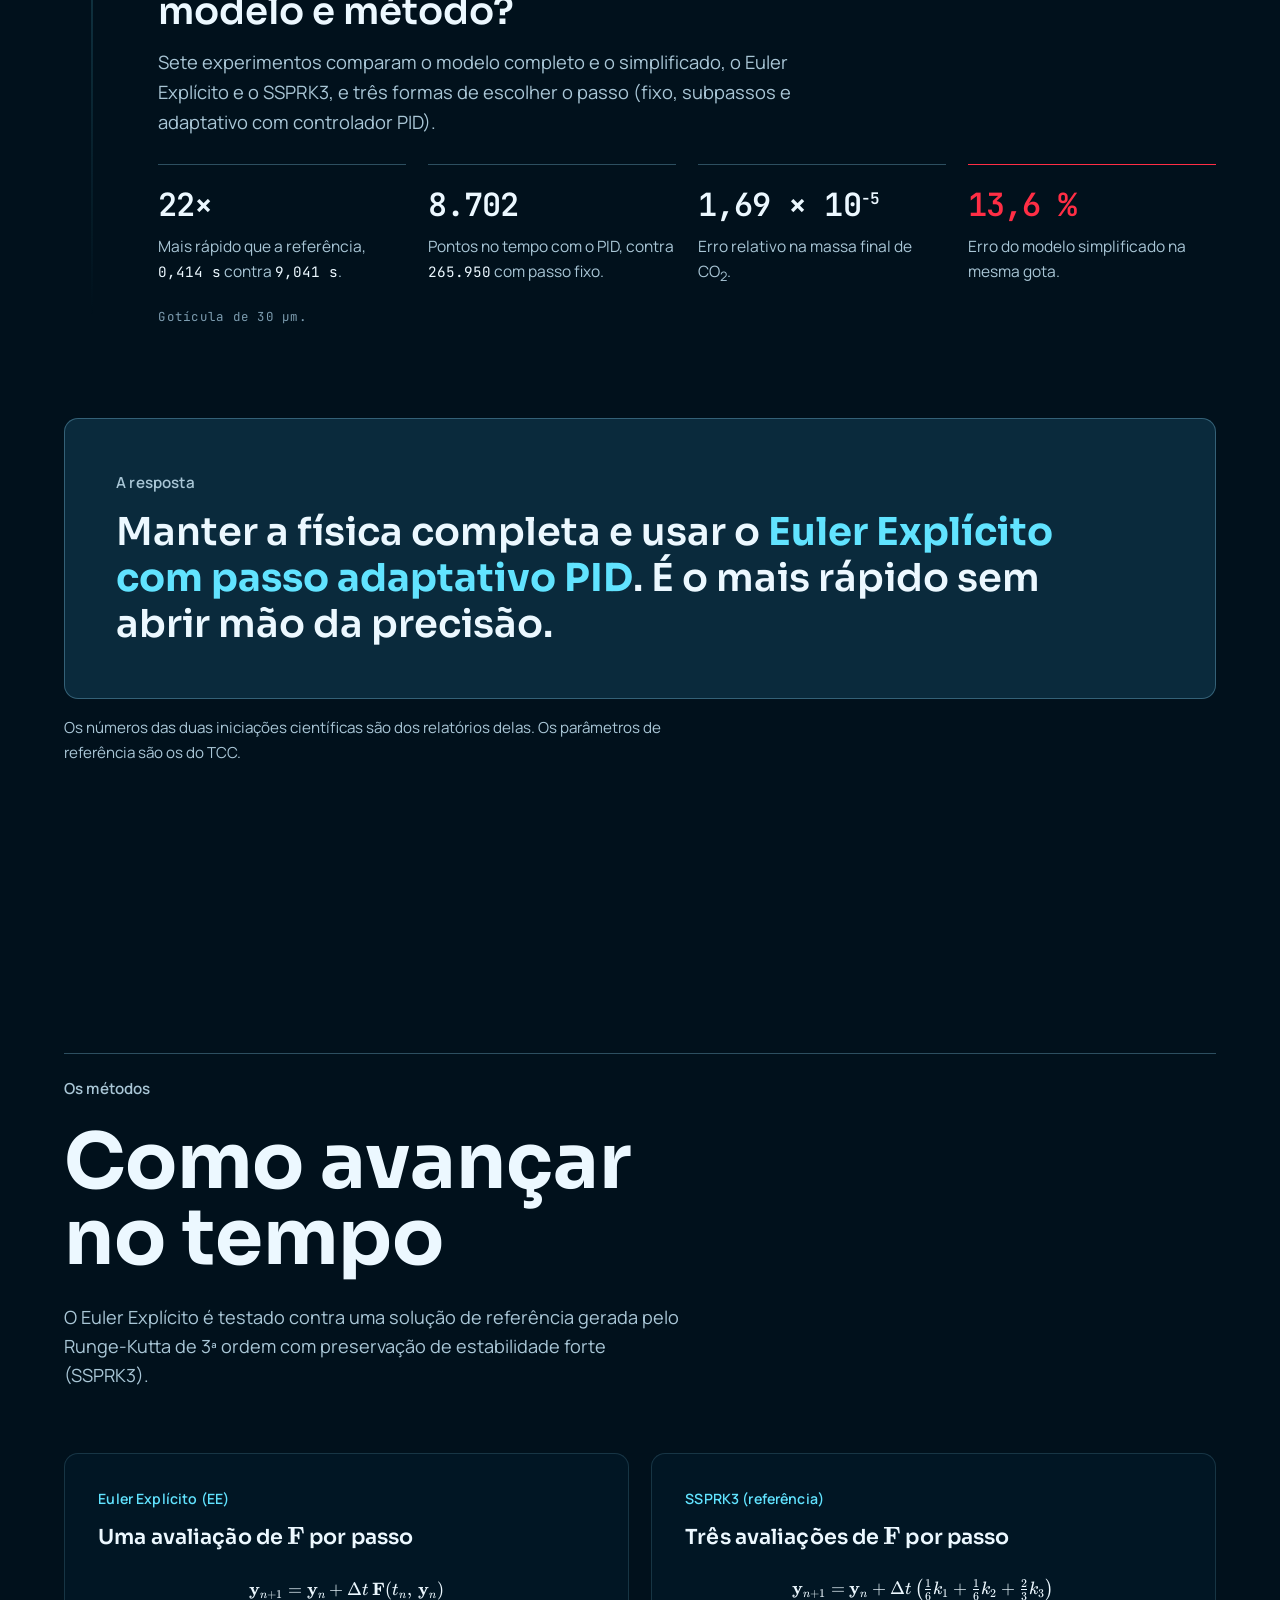
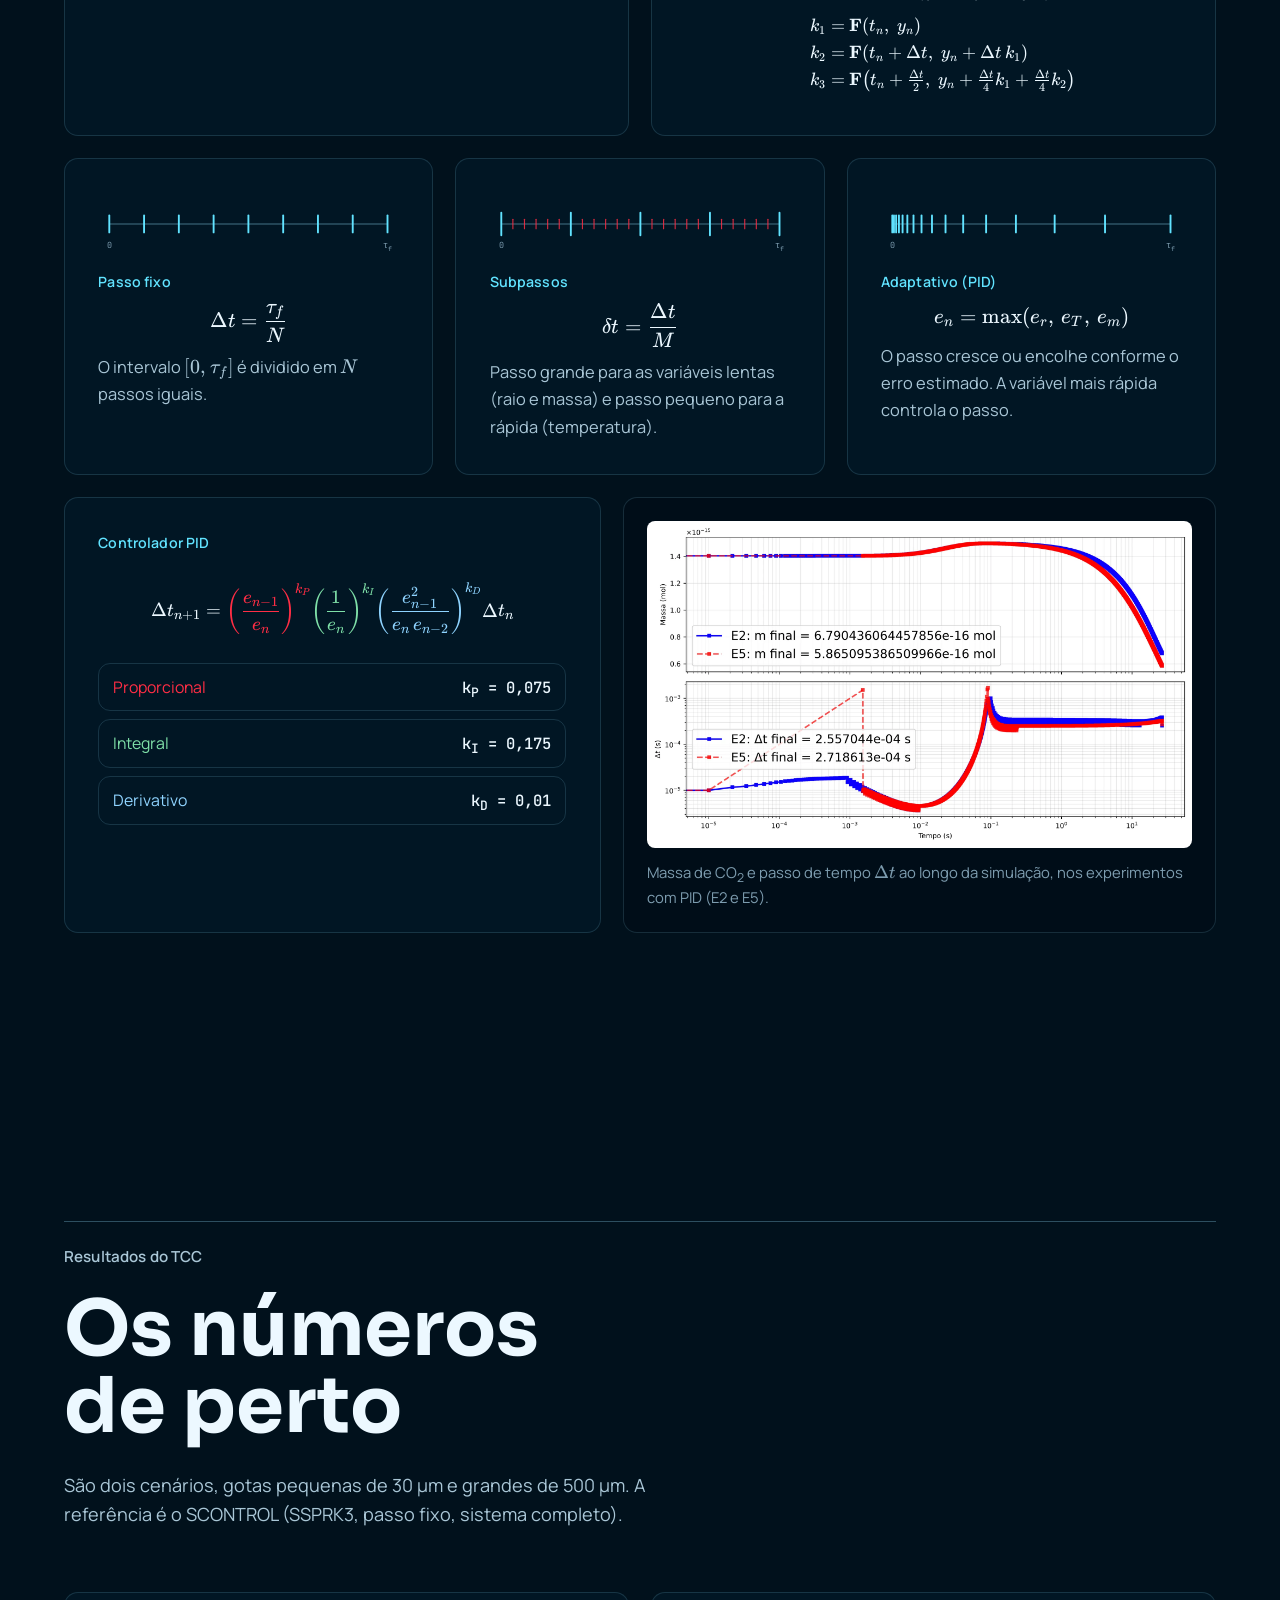
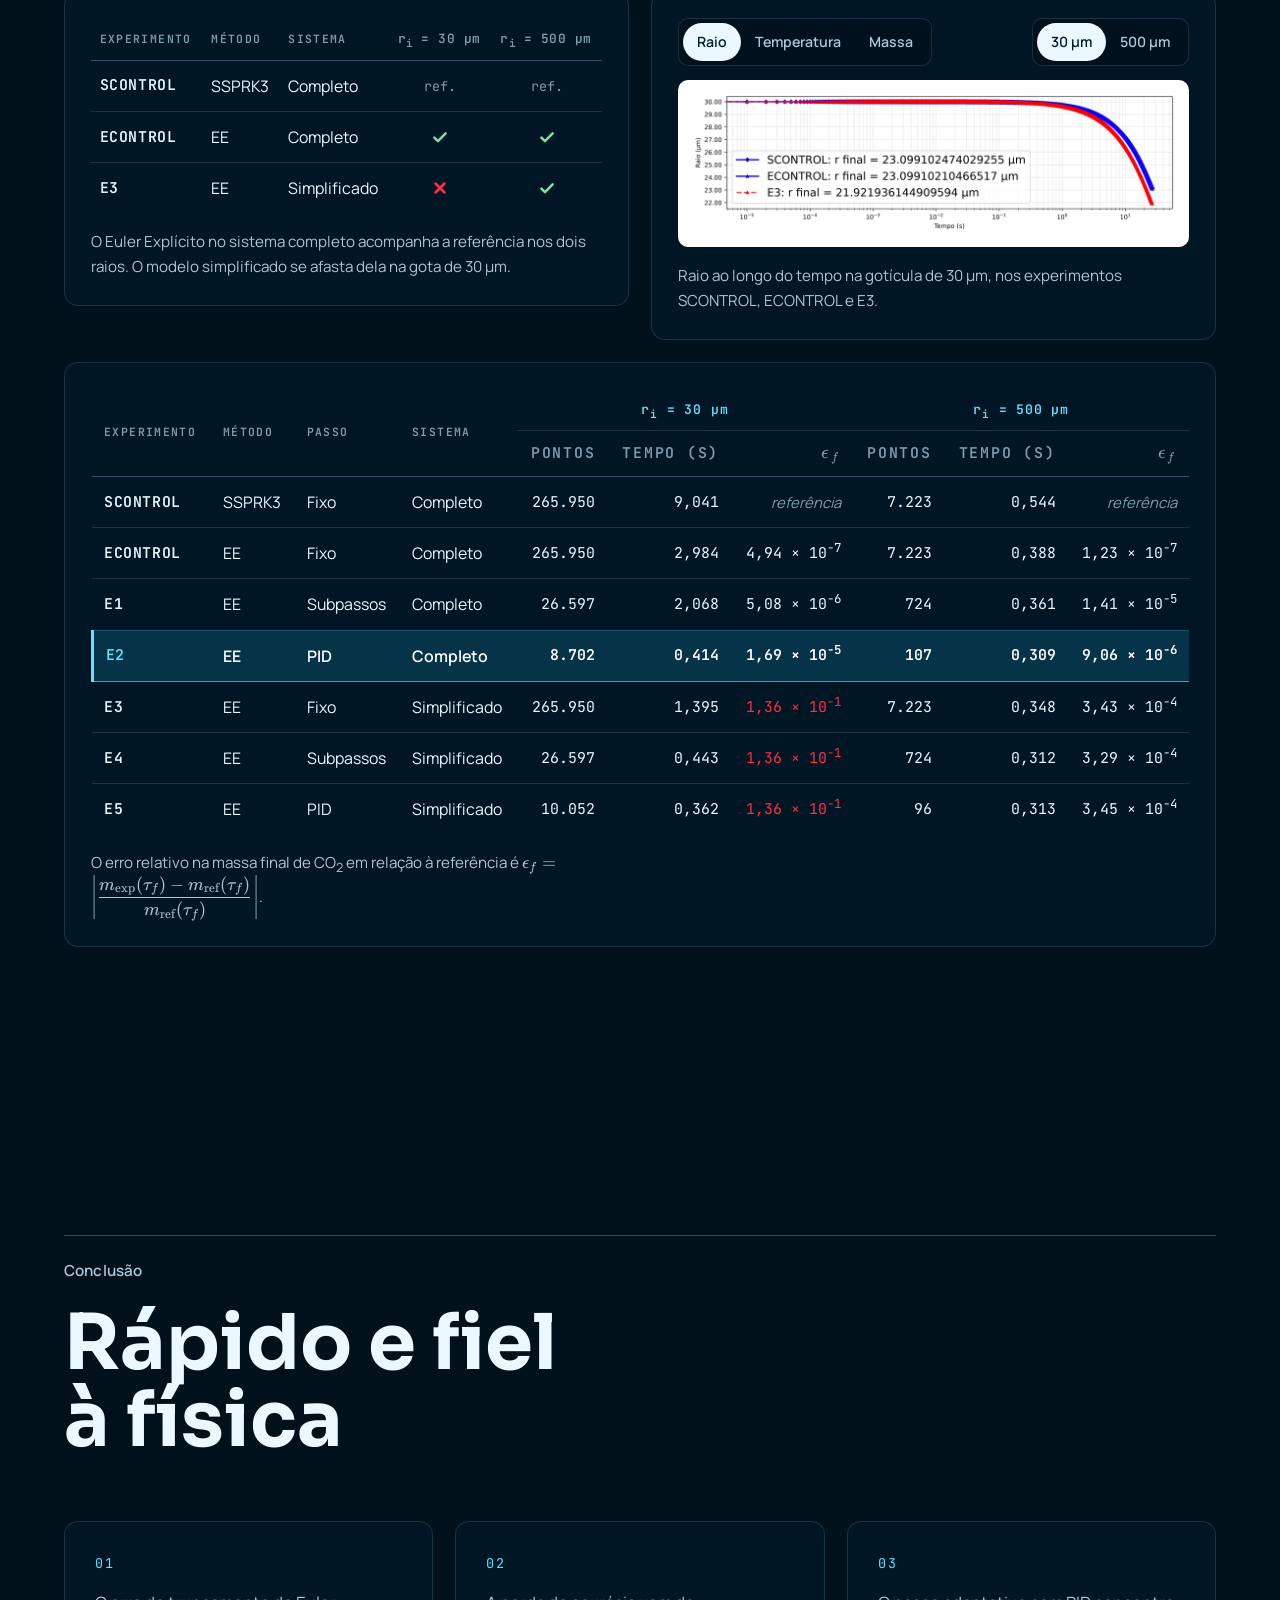
==== commit d49cf133: "Tira do rodapé a linha sobre as ferramentas usadas" ====
--- a/index.html
+++ b/index.html
@@ -719,7 +719,6 @@
       <p>Emanuel Pinto Sampaio · orientação do Prof. Dr. Iury Ângelo Gonçalves</p>
       <p>Universidade Federal do Espírito Santo · Centro Universitário Norte do Espírito Santo<br>
          Bacharelado em Matemática Industrial · São Mateus, ES · 2026</p>
-      <p class="foot__small">Gotícula em Three.js · equações em KaTeX · slides em Manim</p>
     </div>
   </footer>
 
